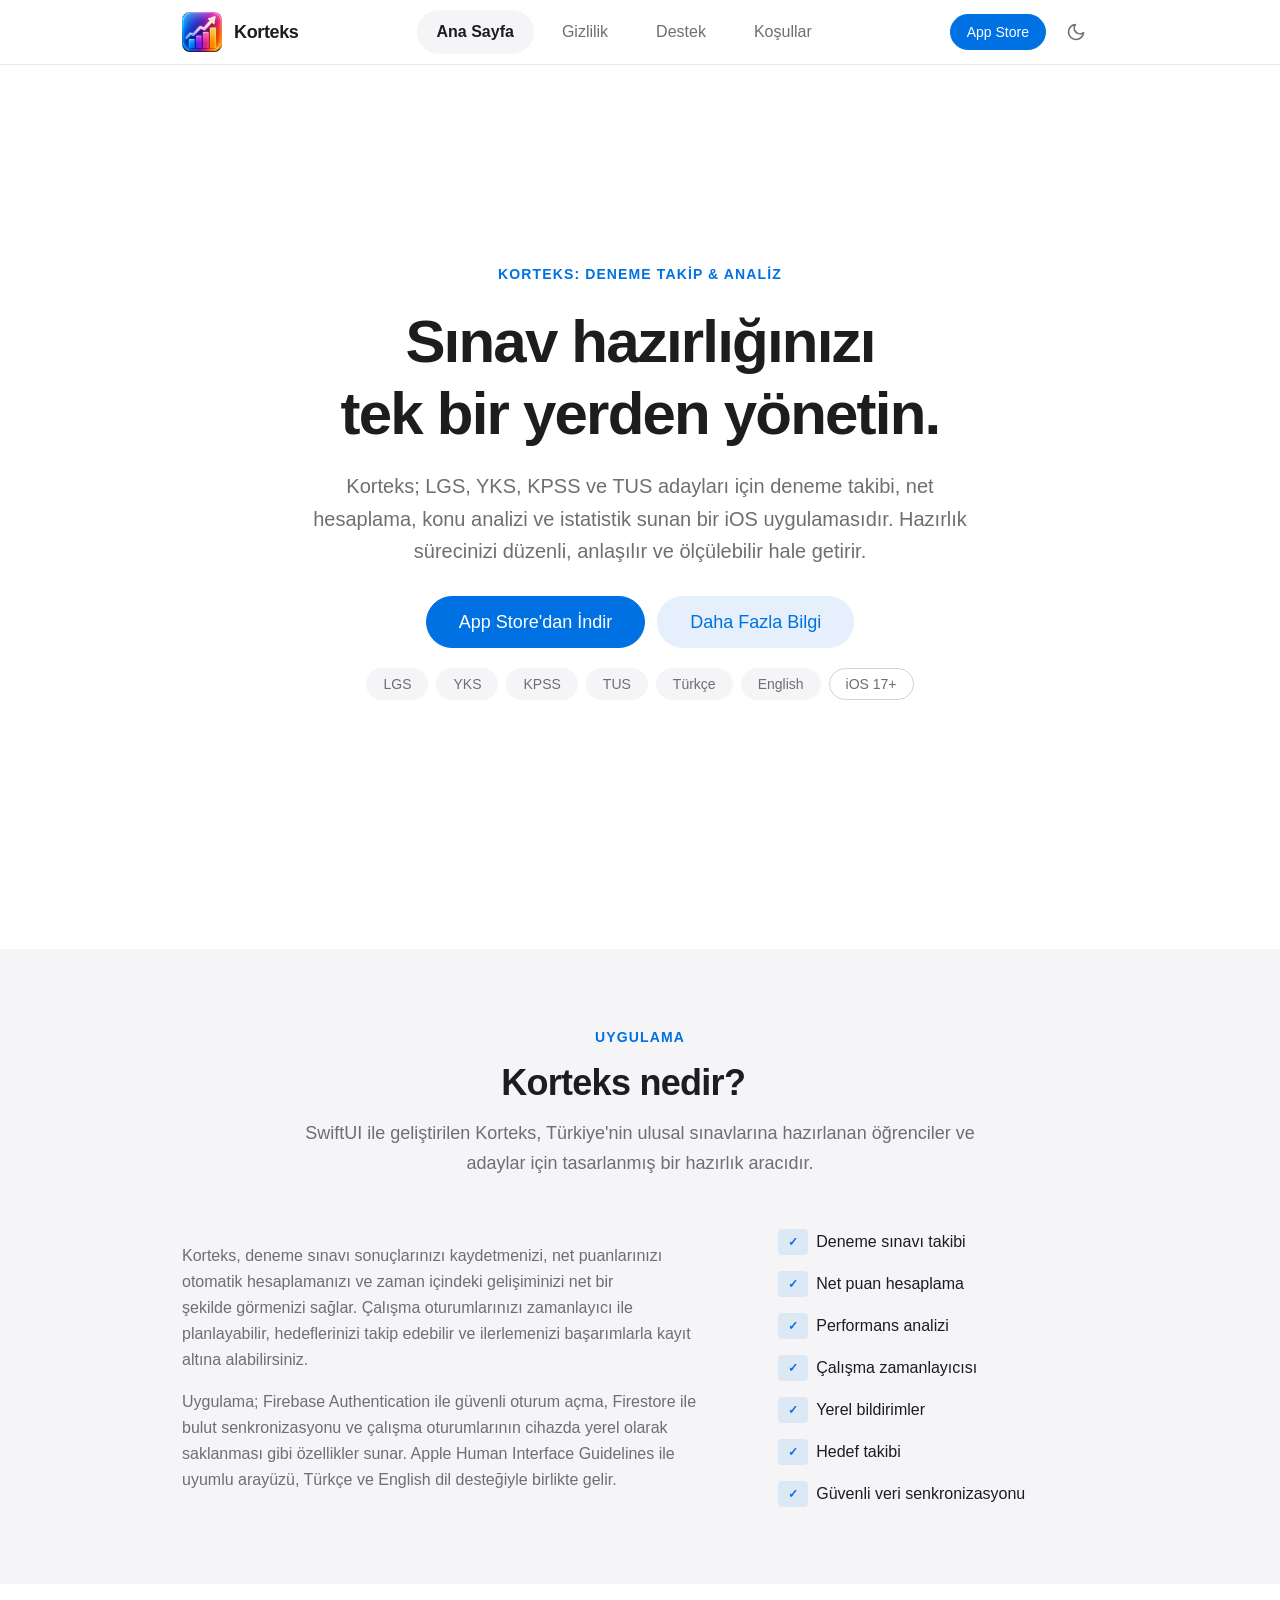
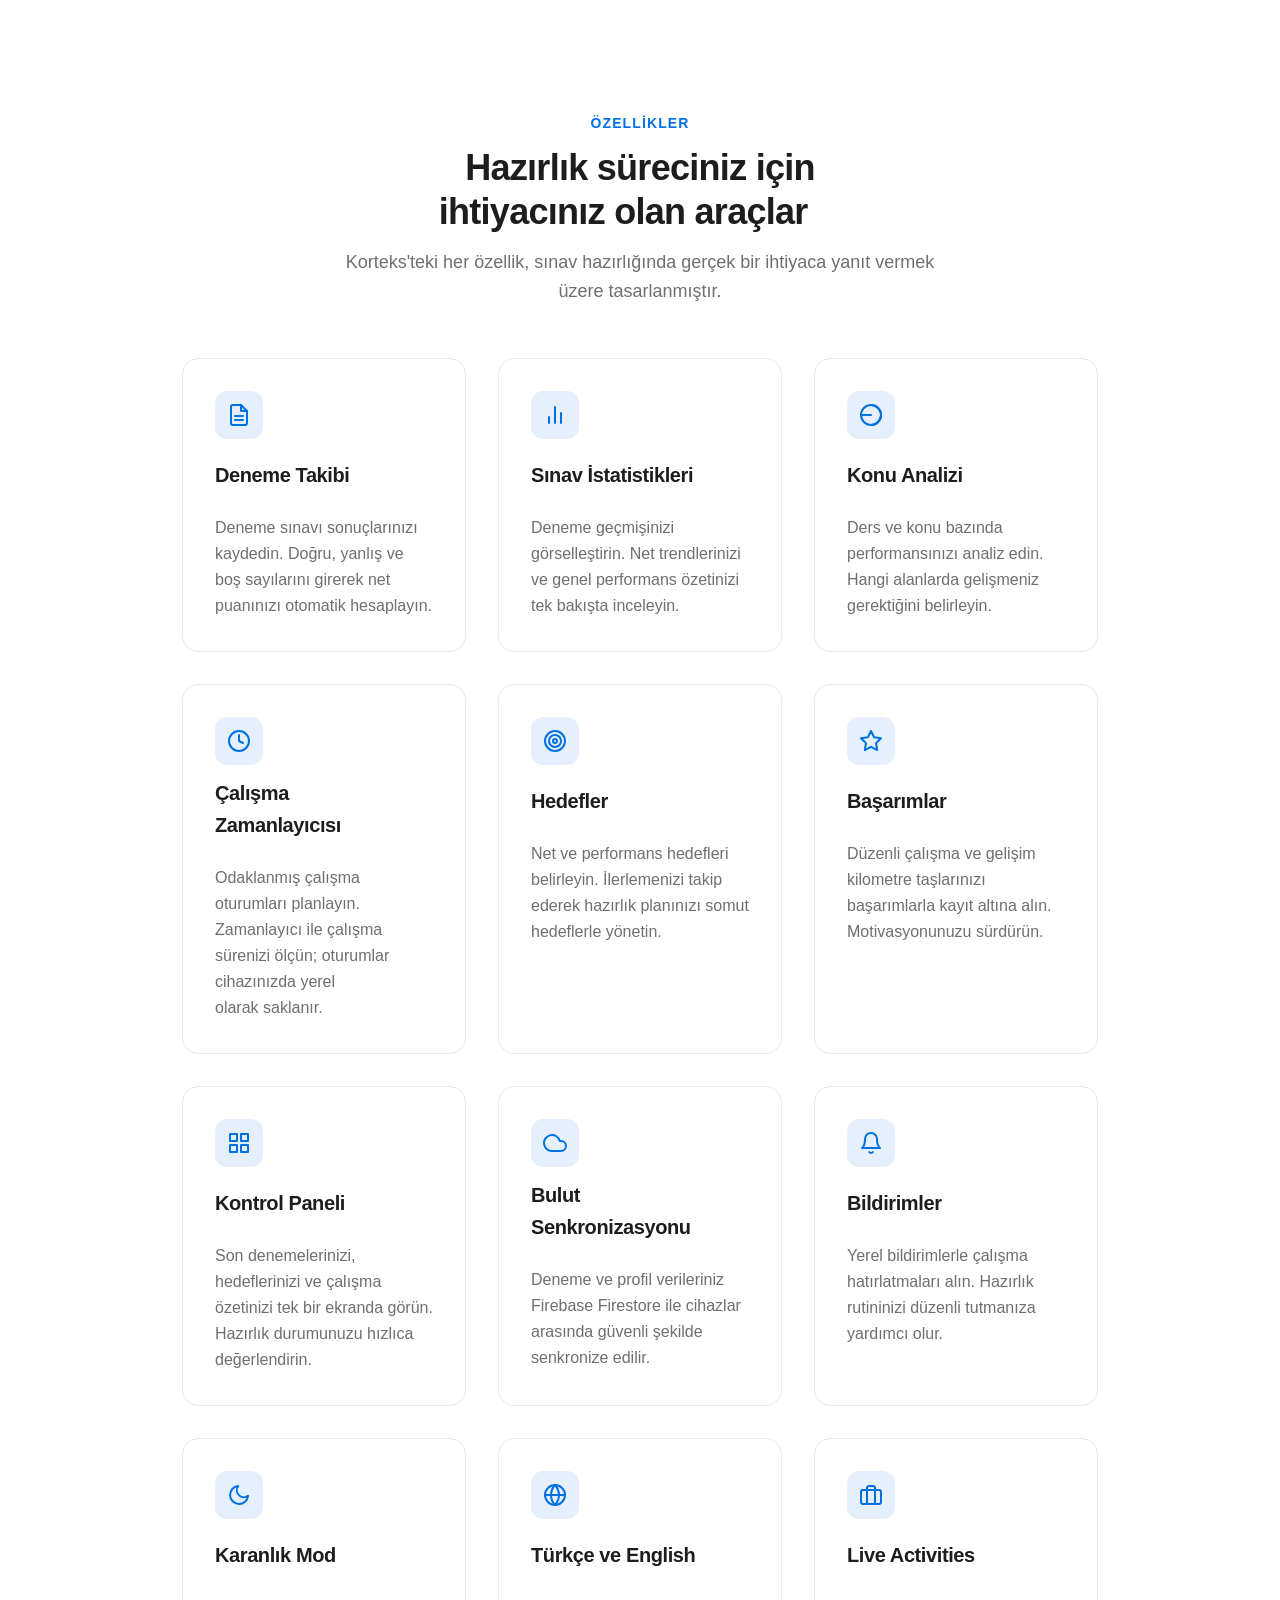
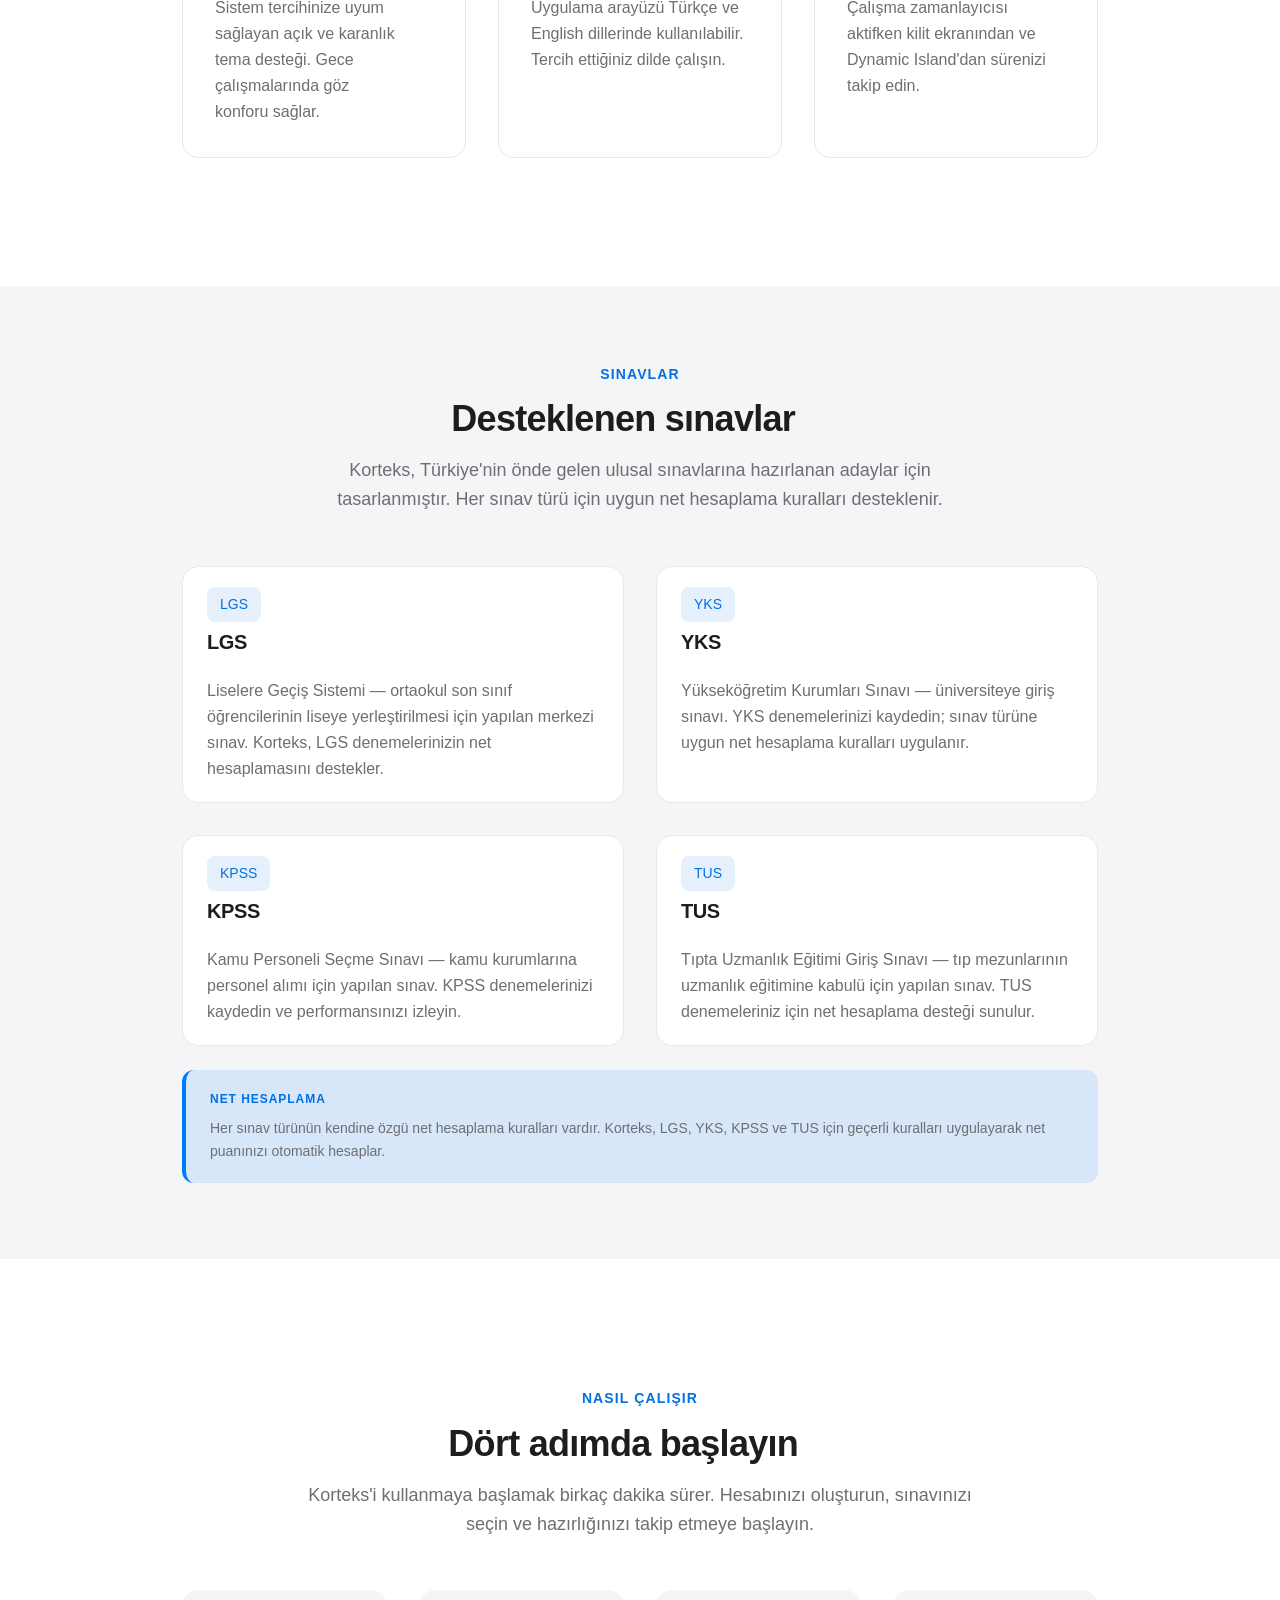
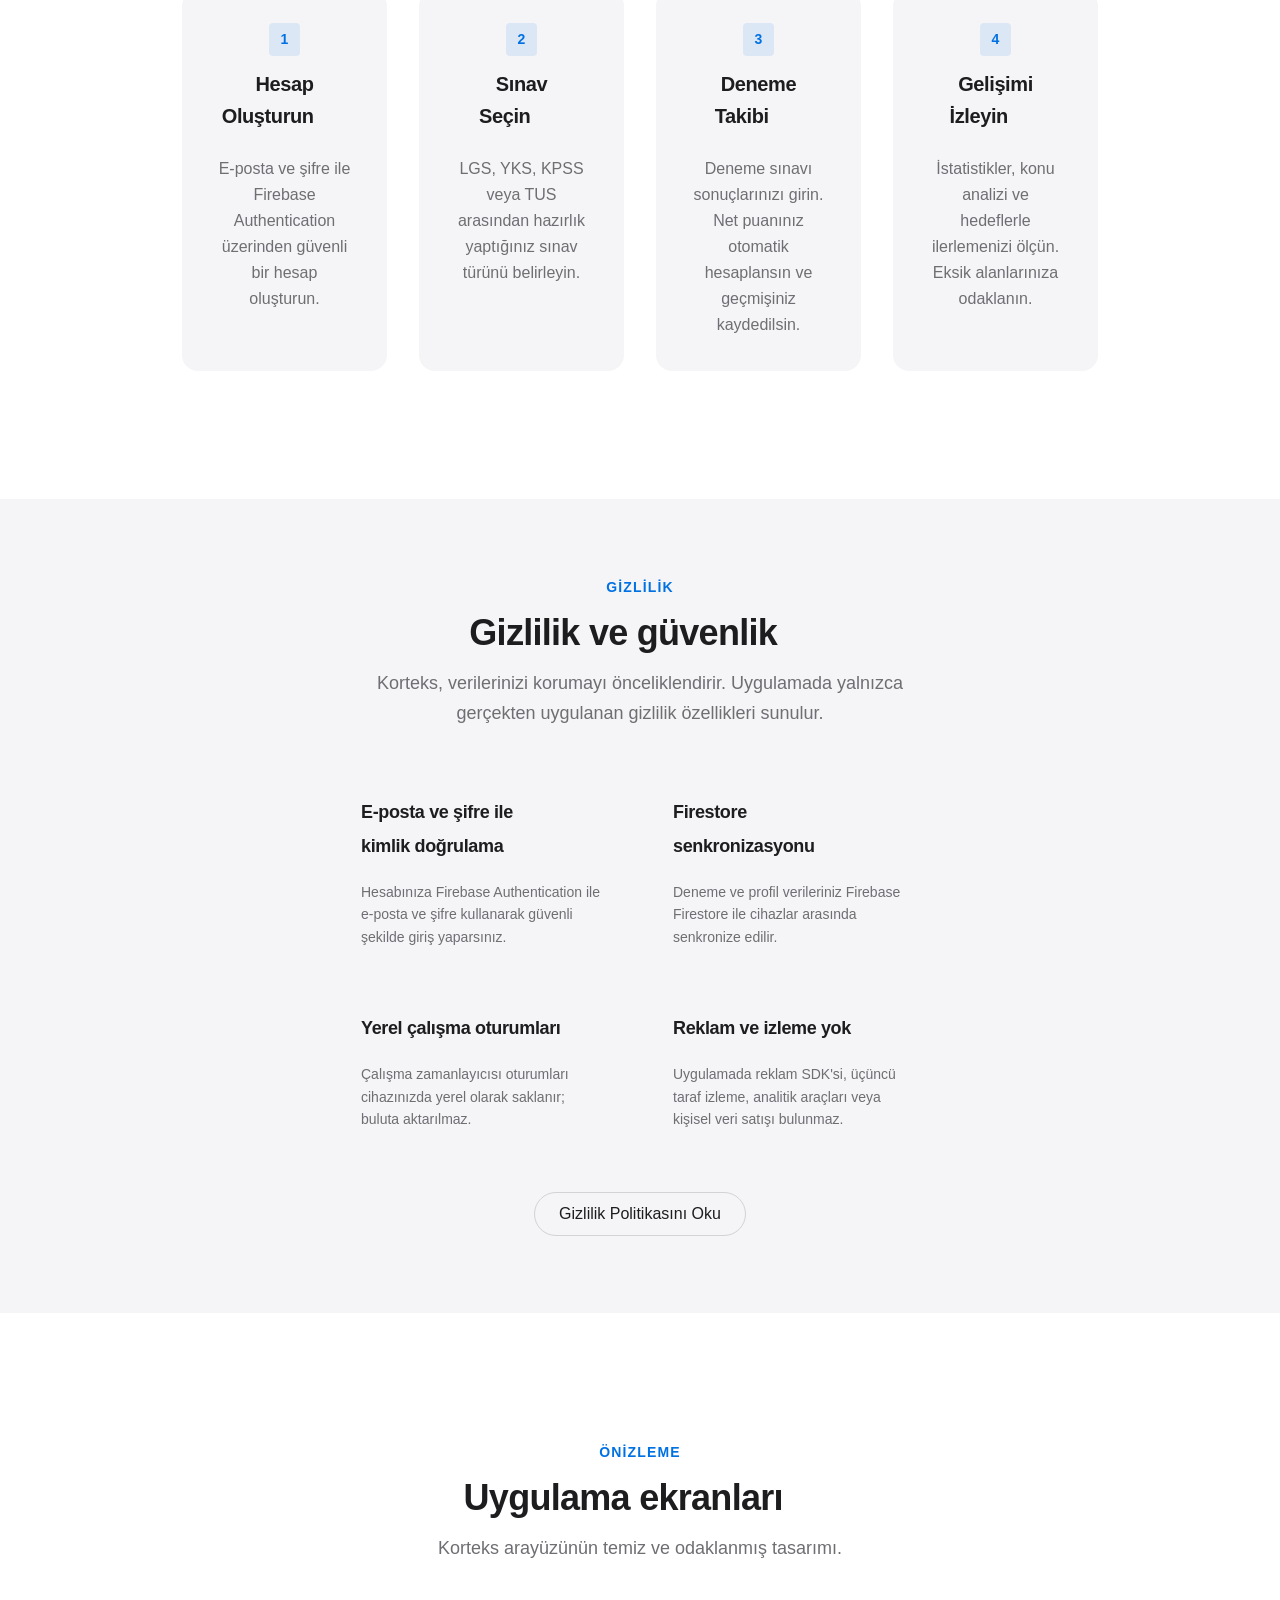
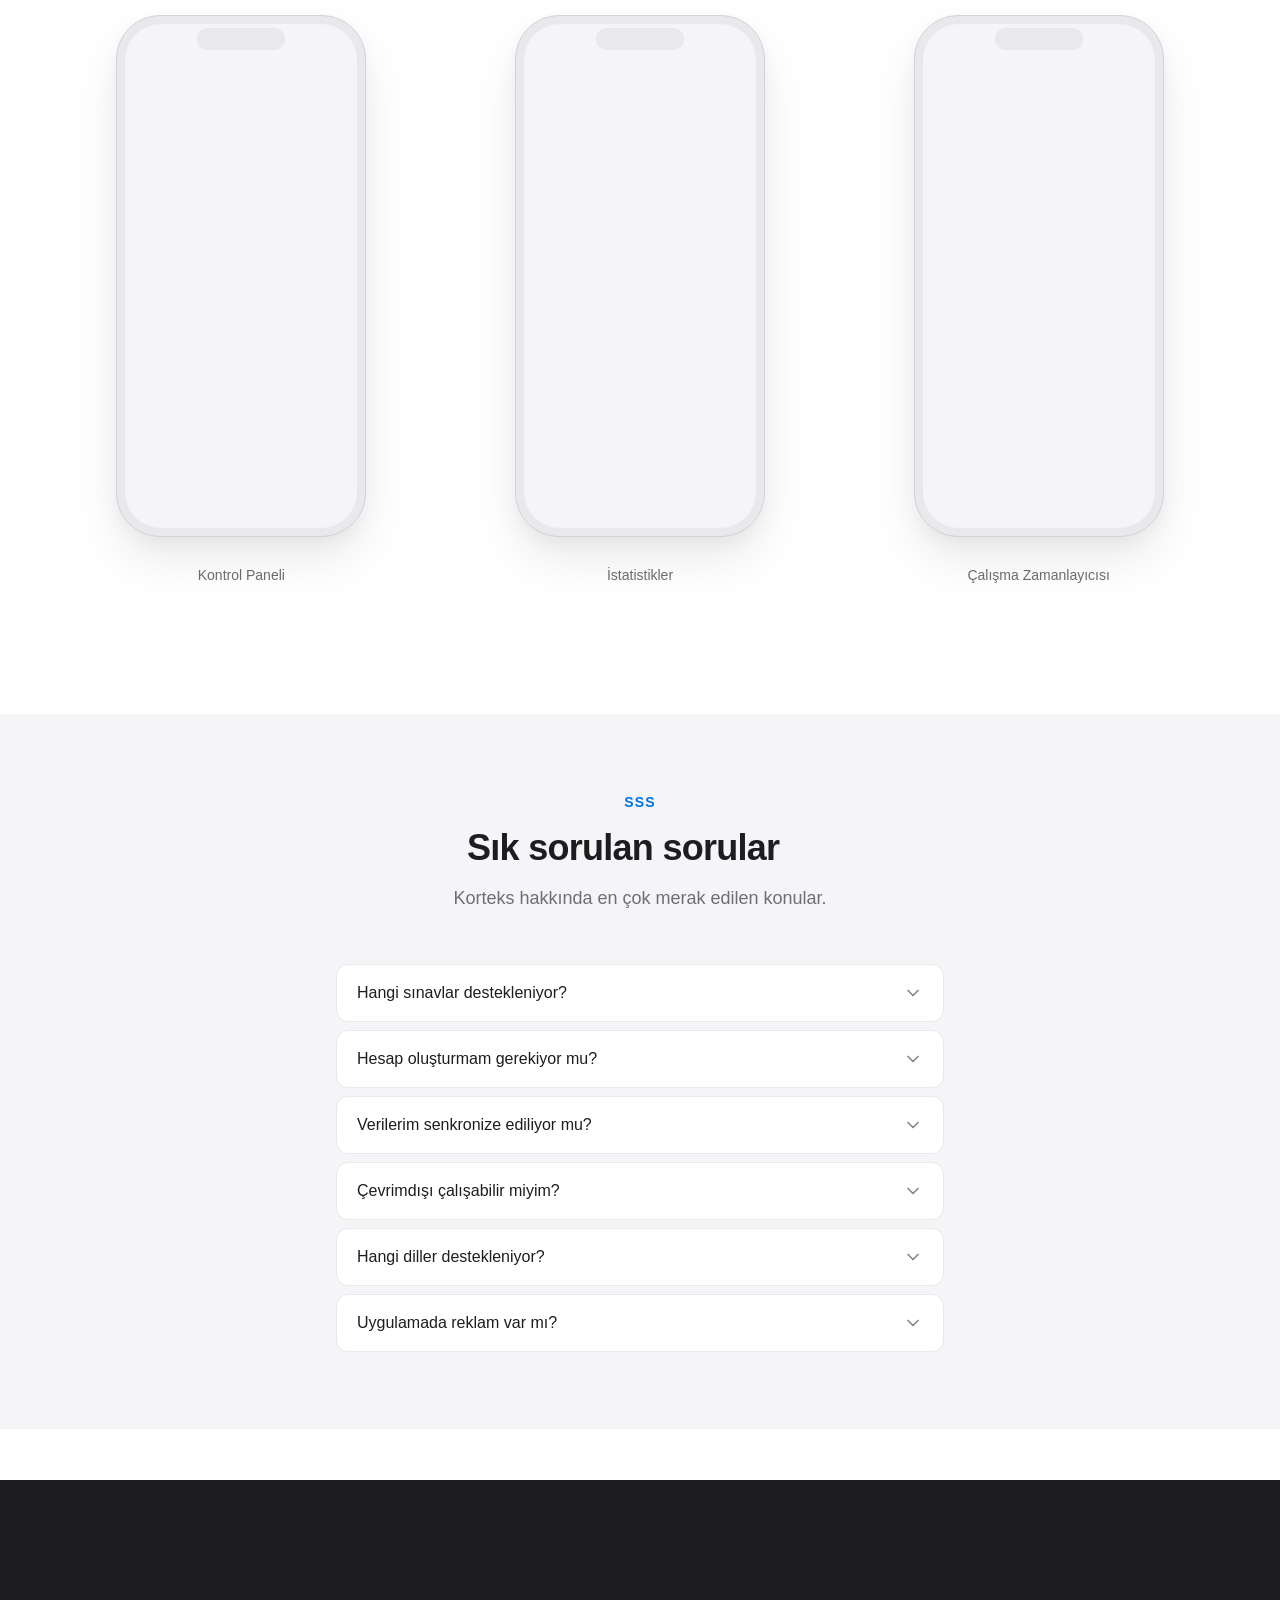
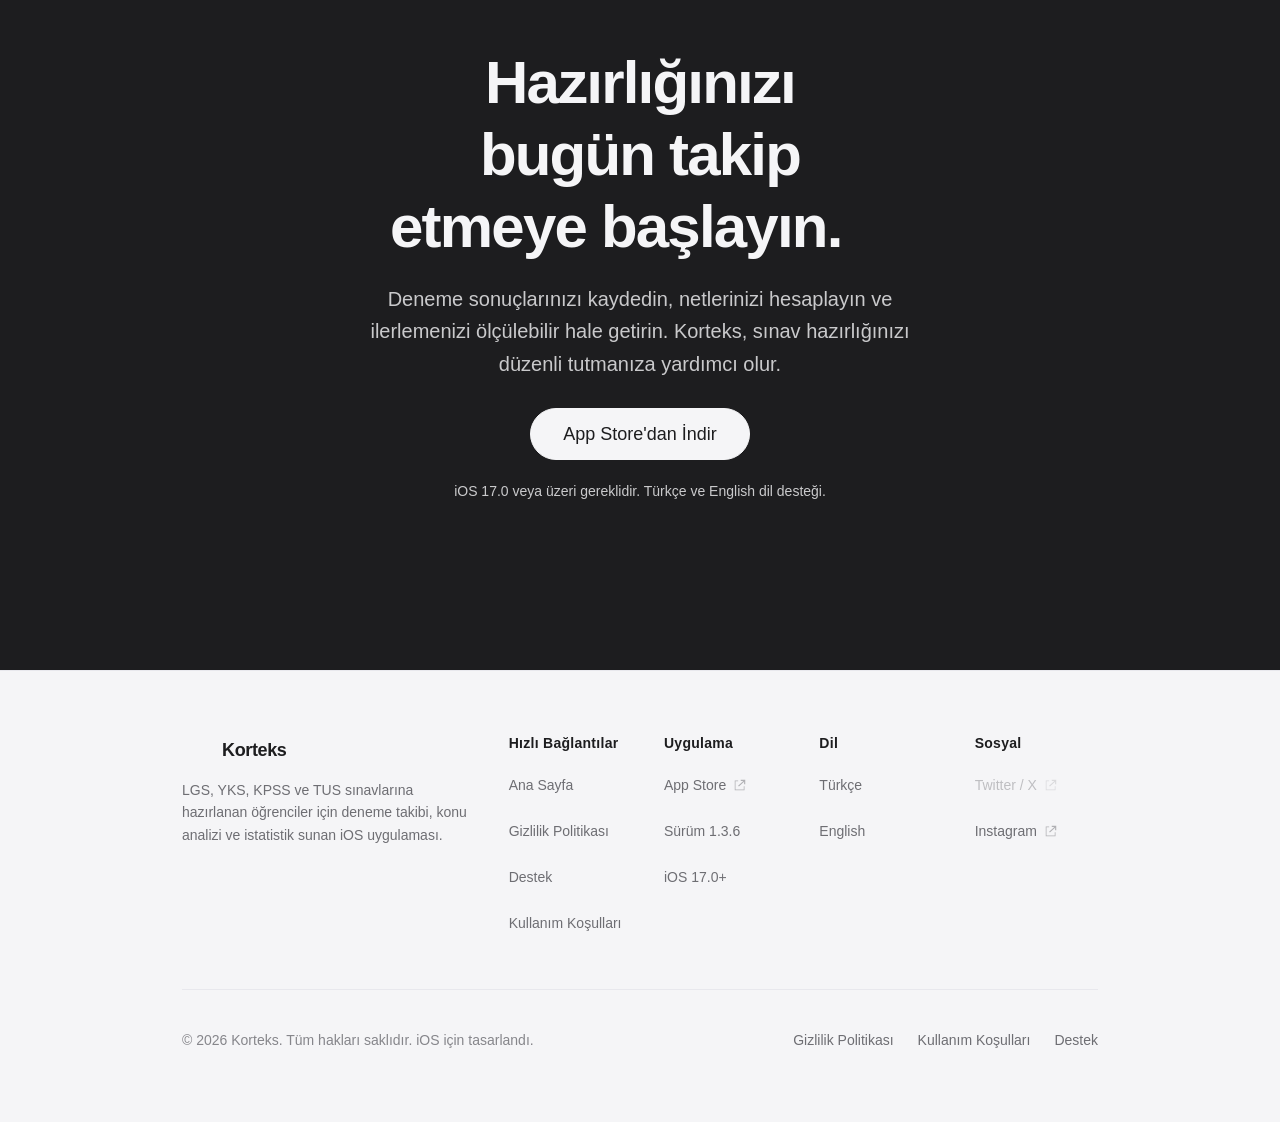
==== index.html @ 28338bcc "Update app version to 1.3.6 across all HTML files" ====
<!DOCTYPE html>
<html lang="tr">
<head>
  <meta charset="UTF-8">
  <meta name="viewport" content="width=device-width, initial-scale=1.0">
  <meta name="color-scheme" content="light dark">
  <meta name="theme-color" content="#ffffff" media="(prefers-color-scheme: light)">
  <meta name="theme-color" content="#000000" media="(prefers-color-scheme: dark)">

  <!-- Primary Meta Tags -->
  <title>Korteks — LGS, YKS, KPSS ve TUS İçin Deneme Takibi | iOS</title>
  <meta name="description" content="Korteks, LGS, YKS, KPSS ve TUS sınavlarına hazırlanan öğrenciler için deneme takibi, net hesaplama, konu analizi, çalışma zamanlayıcısı ve istatistik sunan iOS uygulamasıdır. Türkçe ve English.">
  <meta name="keywords" content="Korteks, LGS, YKS, KPSS, TUS, deneme takibi, net hesaplama, sınav hazırlık, konu analizi, çalışma zamanlayıcısı, iOS, sınav istatistikleri">
  <meta name="author" content="Korteks">
  <meta name="robots" content="index, follow">
  <link rel="canonical" href="https://korteks.app/">

  <!-- Open Graph -->
  <meta property="og:type" content="website">
  <meta property="og:url" content="https://korteks.app/">
  <meta property="og:title" content="Korteks — LGS, YKS, KPSS ve TUS İçin Deneme Takibi | iOS">
  <meta property="og:description" content="Deneme sınavlarınızı kaydedin, netlerinizi hesaplayın, performansınızı analiz edin. Korteks; hedef takibi, başarımlar, bildirimler ve güvenli bulut senkronizasyonu sunar. iOS 17+.">
  <meta property="og:image" content="https://korteks.app/assets/images/og/korteks-og.png">
  <meta property="og:image:width" content="1200">
  <meta property="og:image:height" content="630">
  <meta property="og:image:alt" content="Korteks — LGS, YKS, KPSS ve TUS için deneme takibi iOS uygulaması">
  <meta property="og:locale" content="tr_TR">
  <meta property="og:site_name" content="Korteks">

  <!-- Twitter Card -->
  <meta name="twitter:card" content="summary_large_image">
  <meta name="twitter:title" content="Korteks — LGS, YKS, KPSS ve TUS İçin Deneme Takibi | iOS">
  <meta name="twitter:description" content="Deneme sınavlarınızı kaydedin, netlerinizi hesaplayın, performansınızı analiz edin. Korteks; hedef takibi, başarımlar, bildirimler ve güvenli bulut senkronizasyonu sunar. iOS 17+.">
  <meta name="twitter:image" content="https://korteks.app/assets/images/og/korteks-og.png">

  <!-- Web App Manifest -->
  <link rel="manifest" href="manifest.webmanifest?v=3">

  <!-- Icons -->
  <link rel="icon" href="favicon.svg?v=3" type="image/svg+xml">
  <link rel="icon" href="assets/icons/favicon.ico?v=3" sizes="any">
  <link rel="icon" href="assets/icons/favicon-96x96.png?v=3" type="image/png" sizes="96x96">
  <link rel="apple-touch-icon" href="assets/icons/apple-touch-icon.png?v=3">

  <meta name="msapplication-TileColor" content="#0071e3">

  <!-- Stylesheet -->
  <link rel="stylesheet" href="assets/css/main.css">
</head>
<body class="page">

  <!-- Skip Navigation -->
  <a href="#main-content" class="skip-link">İçeriğe atla</a>

  <!-- Site Header -->
  <header class="site-header" role="banner">
    <div class="site-header__inner">

      <!-- Brand -->
      <a href="index.html" class="site-header__brand" aria-label="Korteks — Ana Sayfa">
        <img
            src="assets/images/brand/logo.png"
            alt=""
            class="site-logo"
            width="40"
            height="40"
            decoding="async">
        <span>Korteks</span>
      </a>

      <!-- Primary Navigation -->
      <nav class="site-header__nav" aria-label="Ana navigasyon">
        <ul class="nav__list" role="list">
          <li class="nav__item">
            <a href="index.html" class="nav-link" aria-current="page">Ana Sayfa</a>
          </li>
          <li class="nav__item">
            <a href="privacy.html" class="nav-link">Gizlilik</a>
          </li>
          <li class="nav__item">
            <a href="support.html" class="nav-link">Destek</a>
          </li>
          <li class="nav__item">
            <a href="terms.html" class="nav-link">Koşullar</a>
          </li>
        </ul>
      </nav>

      <!-- Header Actions -->
      <div class="site-header__actions">

        <a
          href="https://apps.apple.com/us/app/korteks-deneme-takip-analiz/id6778207399"
          class="btn btn--primary btn--sm hidden-md-down"
          target="_blank"
          rel="noopener noreferrer"
          aria-label="App Store'dan İndir"
        >
          App Store
        </a>

        <!-- Theme Toggle (placeholder) -->
        <button
          type="button"
          class="theme-toggle"
          aria-label="Tema değiştir"
          aria-pressed="false"
        >
          <svg class="theme-toggle__icon theme-toggle__icon--sun" aria-hidden="true" xmlns="http://www.w3.org/2000/svg" viewBox="0 0 24 24" fill="none" stroke="currentColor" stroke-width="2" stroke-linecap="round" stroke-linejoin="round">
            <circle cx="12" cy="12" r="5"/>
            <line x1="12" y1="1" x2="12" y2="3"/>
            <line x1="12" y1="21" x2="12" y2="23"/>
            <line x1="4.22" y1="4.22" x2="5.64" y2="5.64"/>
            <line x1="18.36" y1="18.36" x2="19.78" y2="19.78"/>
            <line x1="1" y1="12" x2="3" y2="12"/>
            <line x1="21" y1="12" x2="23" y2="12"/>
            <line x1="4.22" y1="19.78" x2="5.64" y2="18.36"/>
            <line x1="18.36" y1="5.64" x2="19.78" y2="4.22"/>
          </svg>
          <svg class="theme-toggle__icon theme-toggle__icon--moon" aria-hidden="true" xmlns="http://www.w3.org/2000/svg" viewBox="0 0 24 24" fill="none" stroke="currentColor" stroke-width="2" stroke-linecap="round" stroke-linejoin="round">
            <path d="M21 12.79A9 9 0 1 1 11.21 3 7 7 0 0 0 21 12.79z"/>
          </svg>
        </button>

        <!-- Mobile Menu Trigger (placeholder) -->
        <button
          type="button"
          class="mobile-menu__trigger site-header__mobile-trigger"
          aria-label="Menüyü aç"
          aria-expanded="false"
          aria-controls="mobile-menu"
        >
          <svg class="mobile-menu__trigger-icon" aria-hidden="true" xmlns="http://www.w3.org/2000/svg" viewBox="0 0 24 24" fill="none" stroke="currentColor" stroke-width="2" stroke-linecap="round" stroke-linejoin="round">
            <line x1="3" y1="6" x2="21" y2="6"/>
            <line x1="3" y1="12" x2="21" y2="12"/>
            <line x1="3" y1="18" x2="21" y2="18"/>
          </svg>
        </button>

      </div>
    </div>
  </header>

  <!-- Mobile Navigation Panel (placeholder) -->
  <div
    id="mobile-menu"
    class="mobile-menu"
    role="dialog"
    aria-label="Mobil navigasyon"
    aria-hidden="true"
  >
    <div class="mobile-menu__overlay" aria-hidden="true"></div>
    <div class="mobile-menu__panel">
      <div class="mobile-menu__header">
        <span class="mobile-menu__title">Menü</span>
        <button type="button" class="mobile-menu__close" aria-label="Menüyü kapat">
          <svg aria-hidden="true" xmlns="http://www.w3.org/2000/svg" viewBox="0 0 24 24" fill="none" stroke="currentColor" stroke-width="2" stroke-linecap="round" stroke-linejoin="round" width="20" height="20">
            <line x1="18" y1="6" x2="6" y2="18"/>
            <line x1="6" y1="6" x2="18" y2="18"/>
          </svg>
        </button>
      </div>
      <nav class="mobile-menu__body" aria-label="Mobil navigasyon">
        <ul class="nav__list nav--vertical nav--mobile" role="list">
          <li class="nav__item">
            <a href="index.html" class="nav-link" aria-current="page">Ana Sayfa</a>
          </li>
          <li class="nav__item">
            <a href="privacy.html" class="nav-link">Gizlilik</a>
          </li>
          <li class="nav__item">
            <a href="support.html" class="nav-link">Destek</a>
          </li>
          <li class="nav__item">
            <a href="terms.html" class="nav-link">Koşullar</a>
          </li>
        </ul>
      </nav>
      <div class="mobile-menu__footer">
        <a
          href="https://apps.apple.com/us/app/korteks-deneme-takip-analiz/id6778207399"
          class="btn btn--primary btn--block"
          target="_blank"
          rel="noopener noreferrer"
          aria-label="App Store'dan İndir"
        >
          App Store
        </a>
      </div>
    </div>
  </div>

  <!-- Main Content -->
  <main id="main-content" class="page__main">
    <div class="page__content">

      <!-- ── 1. Hero ─────────────────────────────────────────────────── -->
      <section class="section section--spacious" id="hero" aria-labelledby="hero-heading">
        <div class="container">
          <div class="hero">
            <div class="hero__content hero__content--center">

              <p class="hero__eyebrow">Korteks: Deneme Takip &amp; Analiz</p>

              <h1 class="hero__title" id="hero-heading">
                Sınav hazırlığınızı<br>tek bir yerden yönetin.
              </h1>

              <p class="hero__subtitle">
                Korteks; LGS, YKS, KPSS ve TUS adayları için deneme takibi, net hesaplama,
                konu analizi ve istatistik sunan bir iOS uygulamasıdır. Hazırlık sürecinizi
                düzenli, anlaşılır ve ölçülebilir hale getirir.
              </p>

              <div class="hero__actions">
                <a
                  href="https://apps.apple.com/us/app/korteks-deneme-takip-analiz/id6778207399"
                  class="btn btn--primary btn--lg"
                  target="_blank"
                  rel="noopener noreferrer"
                  aria-label="App Store'dan İndir"
                >
                  App Store'dan İndir
                </a>
                <a href="#overview" class="btn btn--secondary btn--lg">
                  Daha Fazla Bilgi
                </a>
              </div>

              <div class="hero__badges" role="list" aria-label="Desteklenen sınavlar ve platform bilgisi">
                <span class="pill" role="listitem">LGS</span>
                <span class="pill" role="listitem">YKS</span>
                <span class="pill" role="listitem">KPSS</span>
                <span class="pill" role="listitem">TUS</span>
                <span class="pill" role="listitem">Türkçe</span>
                <span class="pill" role="listitem">English</span>
                <span class="pill pill--outline" role="listitem">iOS 17+</span>
              </div>

            </div>
          </div>
        </div>
      </section>

      <!-- ── 2. Product Overview ─────────────────────────────────────── -->
      <section class="section section--secondary" id="overview" aria-labelledby="overview-heading">
        <div class="container">
          <div class="section__inner">

            <header class="section__header section__header--center">
              <div class="section-title section-title--center">
                <p class="section-title__eyebrow">Uygulama</p>
                <h2 class="section-title__heading" id="overview-heading">Korteks nedir?</h2>
                <p class="section-title__subtitle">
                  SwiftUI ile geliştirilen Korteks, Türkiye'nin ulusal sınavlarına hazırlanan
                  öğrenciler ve adaylar için tasarlanmış bir hazırlık aracıdır.
                </p>
              </div>
            </header>

            <div class="section__content">
              <div class="split split--center">
                <div class="split__primary">
                  <div class="prose prose--wide">
                    <p>
                      Korteks, deneme sınavı sonuçlarınızı kaydetmenizi, net puanlarınızı
                      otomatik hesaplamanızı ve zaman içindeki gelişiminizi net bir şekilde
                      görmenizi sağlar. Çalışma oturumlarınızı zamanlayıcı ile planlayabilir,
                      hedeflerinizi takip edebilir ve ilerlemenizi başarımlarla kayıt altına alabilirsiniz.
                    </p>
                    <p>
                      Uygulama; Firebase Authentication ile güvenli oturum açma, Firestore ile
                      bulut senkronizasyonu ve çalışma oturumlarının cihazda yerel olarak saklanması
                      gibi özellikler sunar. Apple Human Interface Guidelines ile uyumlu arayüzü,
                      Türkçe ve English dil desteğiyle birlikte gelir.
                    </p>
                  </div>
                </div>
                <div class="split__secondary split__secondary--fixed">
                  <ul class="stack stack--4" role="list" aria-label="Korteks özellikleri">
                    <li class="cluster cluster--2">
                      <span class="badge badge--accent" aria-hidden="true">&#10003;</span>
                      <span>Deneme sınavı takibi</span>
                    </li>
                    <li class="cluster cluster--2">
                      <span class="badge badge--accent" aria-hidden="true">&#10003;</span>
                      <span>Net puan hesaplama</span>
                    </li>
                    <li class="cluster cluster--2">
                      <span class="badge badge--accent" aria-hidden="true">&#10003;</span>
                      <span>Performans analizi</span>
                    </li>
                    <li class="cluster cluster--2">
                      <span class="badge badge--accent" aria-hidden="true">&#10003;</span>
                      <span>Çalışma zamanlayıcısı</span>
                    </li>
                    <li class="cluster cluster--2">
                      <span class="badge badge--accent" aria-hidden="true">&#10003;</span>
                      <span>Yerel bildirimler</span>
                    </li>
                    <li class="cluster cluster--2">
                      <span class="badge badge--accent" aria-hidden="true">&#10003;</span>
                      <span>Hedef takibi</span>
                    </li>
                    <li class="cluster cluster--2">
                      <span class="badge badge--accent" aria-hidden="true">&#10003;</span>
                      <span>Güvenli veri senkronizasyonu</span>
                    </li>
                  </ul>
                </div>
              </div>
            </div>

          </div>
        </div>
      </section>

      <!-- ── 3. Core Features ────────────────────────────────────────── -->
      <section class="section" id="features" aria-labelledby="features-heading">
        <div class="container">
          <div class="section__inner">

            <header class="section__header section__header--center">
              <div class="section-title section-title--center">
                <p class="section-title__eyebrow">Özellikler</p>
                <h2 class="section-title__heading" id="features-heading">Hazırlık süreciniz için ihtiyacınız olan araçlar</h2>
                <p class="section-title__subtitle">
                  Korteks'teki her özellik, sınav hazırlığında gerçek bir ihtiyaca yanıt vermek
                  üzere tasarlanmıştır.
                </p>
              </div>
            </header>

            <div class="section__content">
              <div class="grid grid--3 grid--gap-lg">

                <!-- Deneme Takibi -->
                <article class="feature-card">
                  <div class="feature-card__icon" aria-hidden="true">
                    <svg xmlns="http://www.w3.org/2000/svg" viewBox="0 0 24 24" fill="none" stroke="currentColor" stroke-width="2" stroke-linecap="round" stroke-linejoin="round">
                      <path d="M14 2H6a2 2 0 0 0-2 2v16a2 2 0 0 0 2 2h12a2 2 0 0 0 2-2V8z"/>
                      <polyline points="14 2 14 8 20 8"/>
                      <line x1="16" y1="13" x2="8" y2="13"/>
                      <line x1="16" y1="17" x2="8" y2="17"/>
                    </svg>
                  </div>
                  <h3 class="feature-card__title">Deneme Takibi</h3>
                  <p class="feature-card__description">
                    Deneme sınavı sonuçlarınızı kaydedin. Doğru, yanlış ve boş sayılarını
                    girerek net puanınızı otomatik hesaplayın.
                  </p>
                </article>

                <!-- Sınav İstatistikleri -->
                <article class="feature-card">
                  <div class="feature-card__icon" aria-hidden="true">
                    <svg xmlns="http://www.w3.org/2000/svg" viewBox="0 0 24 24" fill="none" stroke="currentColor" stroke-width="2" stroke-linecap="round" stroke-linejoin="round">
                      <line x1="18" y1="20" x2="18" y2="10"/>
                      <line x1="12" y1="20" x2="12" y2="4"/>
                      <line x1="6" y1="20" x2="6" y2="14"/>
                    </svg>
                  </div>
                  <h3 class="feature-card__title">Sınav İstatistikleri</h3>
                  <p class="feature-card__description">
                    Deneme geçmişinizi görselleştirin. Net trendlerinizi ve genel performans
                    özetinizi tek bakışta inceleyin.
                  </p>
                </article>

                <!-- Konu Analizi -->
                <article class="feature-card">
                  <div class="feature-card__icon" aria-hidden="true">
                    <svg xmlns="http://www.w3.org/2000/svg" viewBox="0 0 24 24" fill="none" stroke="currentColor" stroke-width="2" stroke-linecap="round" stroke-linejoin="round">
                      <circle cx="12" cy="12" r="10"/>
                      <path d="M12 2a10 10 0 0 1 0 20"/>
                      <path d="M12 12L2 12"/>
                    </svg>
                  </div>
                  <h3 class="feature-card__title">Konu Analizi</h3>
                  <p class="feature-card__description">
                    Ders ve konu bazında performansınızı analiz edin. Hangi alanlarda
                    gelişmeniz gerektiğini belirleyin.
                  </p>
                </article>

                <!-- Çalışma Zamanlayıcısı -->
                <article class="feature-card">
                  <div class="feature-card__icon" aria-hidden="true">
                    <svg xmlns="http://www.w3.org/2000/svg" viewBox="0 0 24 24" fill="none" stroke="currentColor" stroke-width="2" stroke-linecap="round" stroke-linejoin="round">
                      <circle cx="12" cy="12" r="10"/>
                      <polyline points="12 6 12 12 16 14"/>
                    </svg>
                  </div>
                  <h3 class="feature-card__title">Çalışma Zamanlayıcısı</h3>
                  <p class="feature-card__description">
                    Odaklanmış çalışma oturumları planlayın. Zamanlayıcı ile çalışma sürenizi
                    ölçün; oturumlar cihazınızda yerel olarak saklanır.
                  </p>
                </article>

                <!-- Hedefler -->
                <article class="feature-card">
                  <div class="feature-card__icon" aria-hidden="true">
                    <svg xmlns="http://www.w3.org/2000/svg" viewBox="0 0 24 24" fill="none" stroke="currentColor" stroke-width="2" stroke-linecap="round" stroke-linejoin="round">
                      <circle cx="12" cy="12" r="10"/>
                      <circle cx="12" cy="12" r="6"/>
                      <circle cx="12" cy="12" r="2"/>
                    </svg>
                  </div>
                  <h3 class="feature-card__title">Hedefler</h3>
                  <p class="feature-card__description">
                    Net ve performans hedefleri belirleyin. İlerlemenizi takip ederek
                    hazırlık planınızı somut hedeflerle yönetin.
                  </p>
                </article>

                <!-- Başarımlar -->
                <article class="feature-card">
                  <div class="feature-card__icon" aria-hidden="true">
                    <svg xmlns="http://www.w3.org/2000/svg" viewBox="0 0 24 24" fill="none" stroke="currentColor" stroke-width="2" stroke-linecap="round" stroke-linejoin="round">
                      <polygon points="12 2 15.09 8.26 22 9.27 17 14.14 18.18 21.02 12 17.77 5.82 21.02 7 14.14 2 9.27 8.91 8.26 12 2"/>
                    </svg>
                  </div>
                  <h3 class="feature-card__title">Başarımlar</h3>
                  <p class="feature-card__description">
                    Düzenli çalışma ve gelişim kilometre taşlarınızı başarımlarla kayıt altına
                    alın. Motivasyonunuzu sürdürün.
                  </p>
                </article>

                <!-- Kontrol Paneli -->
                <article class="feature-card">
                  <div class="feature-card__icon" aria-hidden="true">
                    <svg xmlns="http://www.w3.org/2000/svg" viewBox="0 0 24 24" fill="none" stroke="currentColor" stroke-width="2" stroke-linecap="round" stroke-linejoin="round">
                      <rect x="3" y="3" width="7" height="7"/>
                      <rect x="14" y="3" width="7" height="7"/>
                      <rect x="14" y="14" width="7" height="7"/>
                      <rect x="3" y="14" width="7" height="7"/>
                    </svg>
                  </div>
                  <h3 class="feature-card__title">Kontrol Paneli</h3>
                  <p class="feature-card__description">
                    Son denemelerinizi, hedeflerinizi ve çalışma özetinizi tek bir ekranda
                    görün. Hazırlık durumunuzu hızlıca değerlendirin.
                  </p>
                </article>

                <!-- Bulut Senkronizasyonu -->
                <article class="feature-card">
                  <div class="feature-card__icon" aria-hidden="true">
                    <svg xmlns="http://www.w3.org/2000/svg" viewBox="0 0 24 24" fill="none" stroke="currentColor" stroke-width="2" stroke-linecap="round" stroke-linejoin="round">
                      <path d="M18 10h-1.26A8 8 0 1 0 9 20h9a5 5 0 0 0 0-10z"/>
                    </svg>
                  </div>
                  <h3 class="feature-card__title">Bulut Senkronizasyonu</h3>
                  <p class="feature-card__description">
                    Deneme ve profil verileriniz Firebase Firestore ile cihazlar arasında
                    güvenli şekilde senkronize edilir.
                  </p>
                </article>

                <!-- Bildirimler -->
                <article class="feature-card">
                  <div class="feature-card__icon" aria-hidden="true">
                    <svg xmlns="http://www.w3.org/2000/svg" viewBox="0 0 24 24" fill="none" stroke="currentColor" stroke-width="2" stroke-linecap="round" stroke-linejoin="round">
                      <path d="M18 8A6 6 0 0 0 6 8c0 7-3 9-3 9h18s-3-2-3-9"/>
                      <path d="M13.73 21a2 2 0 0 1-3.46 0"/>
                    </svg>
                  </div>
                  <h3 class="feature-card__title">Bildirimler</h3>
                  <p class="feature-card__description">
                    Yerel bildirimlerle çalışma hatırlatmaları alın. Hazırlık rutininizi
                    düzenli tutmanıza yardımcı olur.
                  </p>
                </article>

                <!-- Karanlık Mod -->
                <article class="feature-card">
                  <div class="feature-card__icon" aria-hidden="true">
                    <svg xmlns="http://www.w3.org/2000/svg" viewBox="0 0 24 24" fill="none" stroke="currentColor" stroke-width="2" stroke-linecap="round" stroke-linejoin="round">
                      <path d="M21 12.79A9 9 0 1 1 11.21 3 7 7 0 0 0 21 12.79z"/>
                    </svg>
                  </div>
                  <h3 class="feature-card__title">Karanlık Mod</h3>
                  <p class="feature-card__description">
                    Sistem tercihinize uyum sağlayan açık ve karanlık tema desteği.
                    Gece çalışmalarında göz konforu sağlar.
                  </p>
                </article>

                <!-- Türkçe ve English -->
                <article class="feature-card">
                  <div class="feature-card__icon" aria-hidden="true">
                    <svg xmlns="http://www.w3.org/2000/svg" viewBox="0 0 24 24" fill="none" stroke="currentColor" stroke-width="2" stroke-linecap="round" stroke-linejoin="round">
                      <circle cx="12" cy="12" r="10"/>
                      <line x1="2" y1="12" x2="22" y2="12"/>
                      <path d="M12 2a15.3 15.3 0 0 1 4 10 15.3 15.3 0 0 1-4 10 15.3 15.3 0 0 1-4-10 15.3 15.3 0 0 1 4-10z"/>
                    </svg>
                  </div>
                  <h3 class="feature-card__title">Türkçe ve English</h3>
                  <p class="feature-card__description">
                    Uygulama arayüzü Türkçe ve English dillerinde kullanılabilir.
                    Tercih ettiğiniz dilde çalışın.
                  </p>
                </article>

                <!-- Live Activities -->
                <article class="feature-card">
                  <div class="feature-card__icon" aria-hidden="true">
                    <svg xmlns="http://www.w3.org/2000/svg" viewBox="0 0 24 24" fill="none" stroke="currentColor" stroke-width="2" stroke-linecap="round" stroke-linejoin="round">
                      <rect x="2" y="7" width="20" height="14" rx="2" ry="2"/>
                      <path d="M16 21V5a2 2 0 0 0-2-2h-4a2 2 0 0 0-2 2v16"/>
                    </svg>
                  </div>
                  <h3 class="feature-card__title">Live Activities</h3>
                  <p class="feature-card__description">
                    Çalışma zamanlayıcısı aktifken kilit ekranından ve Dynamic Island'dan
                    sürenizi takip edin.
                  </p>
                </article>

              </div>
            </div>

          </div>
        </div>
      </section>

      <!-- ── 4. Supported Exams ──────────────────────────────────────── -->
      <section class="section section--secondary" id="exams" aria-labelledby="exams-heading">
        <div class="container">
          <div class="section__inner">

            <header class="section__header section__header--center">
              <div class="section-title section-title--center">
                <p class="section-title__eyebrow">Sınavlar</p>
                <h2 class="section-title__heading" id="exams-heading">Desteklenen sınavlar</h2>
                <p class="section-title__subtitle">
                  Korteks, Türkiye'nin önde gelen ulusal sınavlarına hazırlanan adaylar için
                  tasarlanmıştır. Her sınav türü için uygun net hesaplama kuralları desteklenir.
                </p>
              </div>
            </header>

            <div class="section__content">
              <div class="grid grid--2 grid--gap-lg">

                <article class="card card--flat">
                  <div class="card__body">
                    <div class="cluster cluster--2">
                      <span class="tag tag--accent">LGS</span>
                    </div>
                    <h3 class="card__title">LGS</h3>
                    <p class="card__description">
                      Liselere Geçiş Sistemi — ortaokul son sınıf öğrencilerinin liseye
                      yerleştirilmesi için yapılan merkezi sınav. Korteks, LGS denemelerinizin
                      net hesaplamasını destekler.
                    </p>
                  </div>
                </article>

                <article class="card card--flat">
                  <div class="card__body">
                    <div class="cluster cluster--2">
                      <span class="tag tag--accent">YKS</span>
                    </div>
                    <h3 class="card__title">YKS</h3>
                    <p class="card__description">
                      Yükseköğretim Kurumları Sınavı — üniversiteye giriş sınavı. YKS
                      denemelerinizi kaydedin; sınav türüne uygun net hesaplama kuralları
                      uygulanır.
                    </p>
                  </div>
                </article>

                <article class="card card--flat">
                  <div class="card__body">
                    <div class="cluster cluster--2">
                      <span class="tag tag--accent">KPSS</span>
                    </div>
                    <h3 class="card__title">KPSS</h3>
                    <p class="card__description">
                      Kamu Personeli Seçme Sınavı — kamu kurumlarına personel alımı için yapılan
                      sınav. KPSS denemelerinizi kaydedin ve performansınızı izleyin.
                    </p>
                  </div>
                </article>

                <article class="card card--flat">
                  <div class="card__body">
                    <div class="cluster cluster--2">
                      <span class="tag tag--accent">TUS</span>
                    </div>
                    <h3 class="card__title">TUS</h3>
                    <p class="card__description">
                      Tıpta Uzmanlık Eğitimi Giriş Sınavı — tıp mezunlarının uzmanlık eğitimine
                      kabulü için yapılan sınav. TUS denemeleriniz için net hesaplama desteği sunulur.
                    </p>
                  </div>
                </article>

              </div>

              <div class="callout callout--note">
                <p class="callout__label">Net Hesaplama</p>
                <p class="callout__content">
                  Her sınav türünün kendine özgü net hesaplama kuralları vardır. Korteks,
                  LGS, YKS, KPSS ve TUS için geçerli kuralları uygulayarak net puanınızı
                  otomatik hesaplar.
                </p>
              </div>
            </div>

          </div>
        </div>
      </section>

      <!-- ── 5. How It Works ─────────────────────────────────────────── -->
      <section class="section" id="how-it-works" aria-labelledby="how-it-works-heading">
        <div class="container">
          <div class="section__inner">

            <header class="section__header section__header--center">
              <div class="section-title section-title--center">
                <p class="section-title__eyebrow">Nasıl Çalışır</p>
                <h2 class="section-title__heading" id="how-it-works-heading">Dört adımda başlayın</h2>
                <p class="section-title__subtitle">
                  Korteks'i kullanmaya başlamak birkaç dakika sürer. Hesabınızı oluşturun,
                  sınavınızı seçin ve hazırlığınızı takip etmeye başlayın.
                </p>
              </div>
            </header>

            <div class="section__content">
              <ol class="grid grid--4 grid--gap-lg" role="list">

                <li class="feature-card feature-card--center feature-card--muted">
                  <span class="badge badge--accent badge--lg" aria-hidden="true">1</span>
                  <h3 class="feature-card__title">Hesap Oluşturun</h3>
                  <p class="feature-card__description">
                    E-posta ve şifre ile Firebase Authentication üzerinden güvenli bir
                    hesap oluşturun.
                  </p>
                </li>

                <li class="feature-card feature-card--center feature-card--muted">
                  <span class="badge badge--accent badge--lg" aria-hidden="true">2</span>
                  <h3 class="feature-card__title">Sınav Seçin</h3>
                  <p class="feature-card__description">
                    LGS, YKS, KPSS veya TUS arasından hazırlık yaptığınız sınav türünü
                    belirleyin.
                  </p>
                </li>

                <li class="feature-card feature-card--center feature-card--muted">
                  <span class="badge badge--accent badge--lg" aria-hidden="true">3</span>
                  <h3 class="feature-card__title">Deneme Takibi</h3>
                  <p class="feature-card__description">
                    Deneme sınavı sonuçlarınızı girin. Net puanınız otomatik hesaplansın
                    ve geçmişiniz kaydedilsin.
                  </p>
                </li>

                <li class="feature-card feature-card--center feature-card--muted">
                  <span class="badge badge--accent badge--lg" aria-hidden="true">4</span>
                  <h3 class="feature-card__title">Gelişimi İzleyin</h3>
                  <p class="feature-card__description">
                    İstatistikler, konu analizi ve hedeflerle ilerlemenizi ölçün.
                    Eksik alanlarınıza odaklanın.
                  </p>
                </li>

              </ol>
            </div>

          </div>
        </div>
      </section>

      <!-- ── 6. Privacy & Security ───────────────────────────────────── -->
      <section class="section section--secondary" id="privacy" aria-labelledby="privacy-heading">
        <div class="container container--narrow">
          <div class="section__inner">

            <header class="section__header section__header--center">
              <div class="section-title section-title--center">
                <p class="section-title__eyebrow">Gizlilik</p>
                <h2 class="section-title__heading" id="privacy-heading">Gizlilik ve güvenlik</h2>
                <p class="section-title__subtitle">
                  Korteks, verilerinizi korumayı önceliklendirir. Uygulamada yalnızca
                  gerçekten uygulanan gizlilik özellikleri sunulur.
                </p>
              </div>
            </header>

            <div class="section__content">
              <div class="grid grid--2 grid--gap-sm">

                <div class="content-card content-card--borderless">
                  <h3 class="content-card__title">E-posta ve şifre ile kimlik doğrulama</h3>
                  <p class="content-card__excerpt">
                    Hesabınıza Firebase Authentication ile e-posta ve şifre kullanarak güvenli
                    şekilde giriş yaparsınız.
                  </p>
                </div>

                <div class="content-card content-card--borderless">
                  <h3 class="content-card__title">Firestore senkronizasyonu</h3>
                  <p class="content-card__excerpt">
                    Deneme ve profil verileriniz Firebase Firestore ile cihazlar arasında
                    senkronize edilir.
                  </p>
                </div>

                <div class="content-card content-card--borderless">
                  <h3 class="content-card__title">Yerel çalışma oturumları</h3>
                  <p class="content-card__excerpt">
                    Çalışma zamanlayıcısı oturumları cihazınızda yerel olarak saklanır;
                    buluta aktarılmaz.
                  </p>
                </div>

                <div class="content-card content-card--borderless">
                  <h3 class="content-card__title">Reklam ve izleme yok</h3>
                  <p class="content-card__excerpt">
                    Uygulamada reklam SDK'si, üçüncü taraf izleme, analitik araçları veya
                    kişisel veri satışı bulunmaz.
                  </p>
                </div>

              </div>

              <div class="section__footer text-center">
                <a href="privacy.html" class="btn btn--outline">
                  Gizlilik Politikasını Oku
                </a>
              </div>
            </div>

          </div>
        </div>
      </section>

      <!-- ── 7. Screenshots Placeholder ──────────────────────────────── -->
      <section class="section" id="screenshots" aria-labelledby="screenshots-heading">
        <div class="container container--wide">
          <div class="section__inner">

            <header class="section__header section__header--center">
              <div class="section-title section-title--center">
                <p class="section-title__eyebrow">Önizleme</p>
                <h2 class="section-title__heading" id="screenshots-heading">Uygulama ekranları</h2>
                <p class="section-title__subtitle">
                  Korteks arayüzünün temiz ve odaklanmış tasarımı.
                </p>
              </div>
            </header>

            <div class="section__content">
              <div class="device-mockup-grid">

                <figure class="device-mockup">
                  <div class="device-mockup__frame device-mockup__frame--shadow-light">
                    <span class="device-mockup__notch" aria-hidden="true"></span>
                    <div class="device-mockup__screen">
                      <img
                        src="assets/images/screenshots/dashboard.png"
                        alt="Korteks kontrol paneli — deneme özeti, hedef ilerlemesi ve son oturumlar"
                        width="1206"
                        height="2622"
                        loading="lazy"
                        decoding="async"
                      >
                    </div>
                  </div>
                  <figcaption class="device-mockup__caption">Kontrol Paneli</figcaption>
                </figure>

                <figure class="device-mockup">
                  <div class="device-mockup__frame device-mockup__frame--shadow-light">
                    <span class="device-mockup__notch" aria-hidden="true"></span>
                    <div class="device-mockup__screen">
                      <img
                        src="assets/images/screenshots/statistics.png"
                        alt="Korteks istatistikler — net trendi, konu analizi ve performans grafikleri"
                        width="1206"
                        height="2622"
                        loading="lazy"
                        decoding="async"
                      >
                    </div>
                  </div>
                  <figcaption class="device-mockup__caption">İstatistikler</figcaption>
                </figure>

                <figure class="device-mockup">
                  <div class="device-mockup__frame device-mockup__frame--shadow-light">
                    <span class="device-mockup__notch" aria-hidden="true"></span>
                    <div class="device-mockup__screen">
                      <img
                        src="assets/images/screenshots/study-timer-light.png"
                        alt="Korteks çalışma zamanlayıcısı — oturum süresi ve Live Activity"
                        width="1206"
                        height="2622"
                        loading="lazy"
                        decoding="async"
                      >
                    </div>
                  </div>
                  <figcaption class="device-mockup__caption">Çalışma Zamanlayıcısı</figcaption>
                </figure>

              </div>
            </div>

          </div>
        </div>
      </section>

      <!-- ── 8. FAQ ──────────────────────────────────────────────────── -->
      <section class="section section--secondary" id="faq" aria-labelledby="faq-heading">
        <div class="container container--narrow">
          <div class="section__inner">

            <header class="section__header section__header--center">
              <div class="section-title section-title--center">
                <p class="section-title__eyebrow">SSS</p>
                <h2 class="section-title__heading" id="faq-heading">Sık sorulan sorular</h2>
                <p class="section-title__subtitle">
                  Korteks hakkında en çok merak edilen konular.
                </p>
              </div>
            </header>

            <div class="section__content">
              <div class="accordion" role="list">

                <details class="accordion__item">
                  <summary class="accordion__trigger">
                    Hangi sınavlar destekleniyor?
                    <svg class="accordion__icon" aria-hidden="true" xmlns="http://www.w3.org/2000/svg" viewBox="0 0 24 24" fill="none" stroke="currentColor" stroke-width="2" stroke-linecap="round" stroke-linejoin="round">
                      <polyline points="6 9 12 15 18 9"/>
                    </svg>
                  </summary>
                  <div class="accordion__panel">
                    <p>
                      Korteks; LGS, YKS, KPSS ve TUS sınavlarına hazırlanan adaylar için
                      tasarlanmıştır. Her sınav türü için uygun net hesaplama kuralları
                      desteklenir.
                    </p>
                  </div>
                </details>

                <details class="accordion__item">
                  <summary class="accordion__trigger">
                    Hesap oluşturmam gerekiyor mu?
                    <svg class="accordion__icon" aria-hidden="true" xmlns="http://www.w3.org/2000/svg" viewBox="0 0 24 24" fill="none" stroke="currentColor" stroke-width="2" stroke-linecap="round" stroke-linejoin="round">
                      <polyline points="6 9 12 15 18 9"/>
                    </svg>
                  </summary>
                  <div class="accordion__panel">
                    <p>
                      Deneme ve profil verilerinizin cihazlar arasında senkronize
                      edilmesi için Firebase Authentication ile e-posta ve şifre kullanarak
                      bir hesap oluşturmanız gerekir. Çalışma zamanlayıcısı hesap olmadan da
                      kullanılabilir; ancak oturumlar yalnızca o cihazda kalır.
                    </p>
                  </div>
                </details>

                <details class="accordion__item">
                  <summary class="accordion__trigger">
                    Verilerim senkronize ediliyor mu?
                    <svg class="accordion__icon" aria-hidden="true" xmlns="http://www.w3.org/2000/svg" viewBox="0 0 24 24" fill="none" stroke="currentColor" stroke-width="2" stroke-linecap="round" stroke-linejoin="round">
                      <polyline points="6 9 12 15 18 9"/>
                    </svg>
                  </summary>
                  <div class="accordion__panel">
                    <p>
                      Deneme ve profil verileriniz Firebase Firestore ile bulutta
                      senkronize edilir. Çalışma zamanlayıcısı oturumları ise yalnızca
                      cihazınızda yerel olarak saklanır.
                    </p>
                  </div>
                </details>

                <details class="accordion__item">
                  <summary class="accordion__trigger">
                    Çevrimdışı çalışabilir miyim?
                    <svg class="accordion__icon" aria-hidden="true" xmlns="http://www.w3.org/2000/svg" viewBox="0 0 24 24" fill="none" stroke="currentColor" stroke-width="2" stroke-linecap="round" stroke-linejoin="round">
                      <polyline points="6 9 12 15 18 9"/>
                    </svg>
                  </summary>
                  <div class="accordion__panel">
                    <p>
                      Evet, kısmen. Deneme kayıtları önce cihazınıza kaydedilir; internet
                      bağlantınız olduğunda hesabınızla senkronize edilir. Çalışma
                      zamanlayıcısı tamamen çevrimdışı çalışır. Bulut senkronizasyonu için
                      internet bağlantısı gereklidir.
                    </p>
                  </div>
                </details>

                <details class="accordion__item">
                  <summary class="accordion__trigger">
                    Hangi diller destekleniyor?
                    <svg class="accordion__icon" aria-hidden="true" xmlns="http://www.w3.org/2000/svg" viewBox="0 0 24 24" fill="none" stroke="currentColor" stroke-width="2" stroke-linecap="round" stroke-linejoin="round">
                      <polyline points="6 9 12 15 18 9"/>
                    </svg>
                  </summary>
                  <div class="accordion__panel">
                    <p>
                      Korteks arayüzü Türkçe ve English dillerinde kullanılabilir.
                    </p>
                  </div>
                </details>

                <details class="accordion__item">
                  <summary class="accordion__trigger">
                    Uygulamada reklam var mı?
                    <svg class="accordion__icon" aria-hidden="true" xmlns="http://www.w3.org/2000/svg" viewBox="0 0 24 24" fill="none" stroke="currentColor" stroke-width="2" stroke-linecap="round" stroke-linejoin="round">
                      <polyline points="6 9 12 15 18 9"/>
                    </svg>
                  </summary>
                  <div class="accordion__panel">
                    <p>
                      Hayır. Korteks'te reklam SDK'si, üçüncü taraf izleme veya analitik
                      araçları bulunmaz. Kişisel verileriniz satılmaz.
                    </p>
                  </div>
                </details>

              </div>
            </div>

          </div>
        </div>
      </section>

      <!-- ── 9. Final CTA ────────────────────────────────────────────── -->
      <section class="section section--inverse section--spacious" id="download" aria-labelledby="download-heading">
        <div class="container container--narrow">
          <div class="hero hero--compact">
            <div class="hero__content hero__content--center">

              <h2 class="hero__title" id="download-heading">
                Hazırlığınızı bugün takip etmeye başlayın.
              </h2>

              <p class="hero__subtitle">
                Deneme sonuçlarınızı kaydedin, netlerinizi hesaplayın ve ilerlemenizi
                ölçülebilir hale getirin. Korteks, sınav hazırlığınızı düzenli tutmanıza
                yardımcı olur.
              </p>

              <div class="hero__actions">
                <a
                  href="https://apps.apple.com/us/app/korteks-deneme-takip-analiz/id6778207399"
                  class="btn btn--inverse btn--lg"
                  target="_blank"
                  rel="noopener noreferrer"
                  aria-label="App Store'dan İndir"
                >
                  App Store'dan İndir
                </a>
              </div>

              <p class="text-sm">
                iOS 17.0 veya üzeri gereklidir. Türkçe ve English dil desteği.
              </p>

            </div>
          </div>
        </div>
      </section>

    </div>
  </main>

  <!-- Site Footer -->
  <footer class="site-footer" role="contentinfo">
    <div class="site-footer__inner">

      <div class="site-footer__top">

        <!-- Brand Column -->
        <div class="site-footer__brand">
          <div class="cluster cluster--2">
            <img
                src="assets/images/brand/logo.png"
                alt=""
                class="site-logo"
                width="32"
                height="32"
                decoding="async">
            <span class="site-footer__brand-name">Korteks</span>
          </div>
          <p class="site-footer__brand-description">
            LGS, YKS, KPSS ve TUS sınavlarına hazırlanan öğrenciler için
            deneme takibi, konu analizi ve istatistik sunan iOS uygulaması.
          </p>
        </div>

        <!-- Link Columns -->
        <div class="site-footer__columns">

          <nav class="footer-links" aria-label="Hızlı bağlantılar">
            <h2 class="footer-links__title">Hızlı Bağlantılar</h2>
            <ul class="footer-links__list" role="list">
              <li class="footer-links__item">
                <a href="index.html" class="footer-links__link">Ana Sayfa</a>
              </li>
              <li class="footer-links__item">
                <a href="privacy.html" class="footer-links__link">Gizlilik Politikası</a>
              </li>
              <li class="footer-links__item">
                <a href="support.html" class="footer-links__link">Destek</a>
              </li>
              <li class="footer-links__item">
                <a href="terms.html" class="footer-links__link">Kullanım Koşulları</a>
              </li>
            </ul>
          </nav>

          <nav class="footer-links" aria-label="Uygulama">
            <h2 class="footer-links__title">Uygulama</h2>
            <ul class="footer-links__list" role="list">
              <li class="footer-links__item">
                <a href="https://apps.apple.com/us/app/korteks-deneme-takip-analiz/id6778207399" class="footer-links__link footer-links__link--external" target="_blank" rel="noopener noreferrer">App Store</a>
              </li>
              <li class="footer-links__item">
                <span class="footer-links__link">Sürüm 1.3.6</span>
              </li>
              <li class="footer-links__item">
                <span class="footer-links__link">iOS 17.0+</span>
              </li>
            </ul>
          </nav>

          <nav class="footer-links" aria-label="Dil ve bölge">
            <h2 class="footer-links__title">Dil</h2>
            <ul class="footer-links__list" role="list">
              <li class="footer-links__item">
                <span class="footer-links__link">Türkçe</span>
              </li>
              <li class="footer-links__item">
                <span class="footer-links__link">English</span>
              </li>
            </ul>
          </nav>

          <nav class="footer-links" aria-label="Sosyal medya">
            <h2 class="footer-links__title">Sosyal</h2>
            <ul class="footer-links__list" role="list">
              <li class="footer-links__item">
                <a href="#" class="footer-links__link footer-links__link--external" aria-disabled="true">Twitter / X</a>
              </li>
              <li class="footer-links__item">
                <a href="https://www.instagram.com/korteksapp/" class="footer-links__link footer-links__link--external" target="_blank" rel="noopener noreferrer">Instagram</a>
              </li>
            </ul>
          </nav>

        </div>
      </div>

      <!-- Footer Bottom -->
      <div class="site-footer__bottom">
        <p class="site-footer__copyright">
          &copy; 2026 Korteks. Tüm hakları saklıdır. iOS için tasarlandı.
        </p>
        <nav class="site-footer__legal" aria-label="Yasal bağlantılar">
          <a href="privacy.html" class="footer-links__link">Gizlilik Politikası</a>
          <a href="terms.html" class="footer-links__link">Kullanım Koşulları</a>
          <a href="support.html" class="footer-links__link">Destek</a>
        </nav>
      </div>

    </div>
  </footer>

  <script type="module" src="assets/js/main.js"></script>
</body>
</html>
---- assets/css/main.css ----
/**
 * ==========================================================================
 * Korteks Design System — Main Stylesheet
 * ==========================================================================
 *
 * Official stylesheet for Korteks-Web.
 * Import order is intentional — do not rearrange without understanding
 * the CSS cascade implications.
 *
 * Layer order:
 *   1. Tokens      — CSS custom properties (no visual output)
 *   2. Base        — Reset, element defaults, global behavior
 *   3. Layout      — Structural page patterns
 *   4. Components  — Reusable UI building blocks
 *   5. Utilities   — Single-purpose helper classes (highest specificity)
 *
 * Usage:
 *   <link rel="stylesheet" href="assets/css/main.css">
 *
 * ==========================================================================
 */

/* ── 1. Design Tokens ──────────────────────────────────────────────────── */
@import url("tokens/_colors.css");
@import url("tokens/_typography.css");
@import url("tokens/_spacing.css");
@import url("tokens/_radius.css");
@import url("tokens/_container.css");
@import url("tokens/_shadows.css");
@import url("tokens/_transitions.css");
@import url("tokens/_breakpoints.css");
@import url("tokens/_z-index.css");
@import url("tokens/_opacity.css");

/* ── 2. Base Styles ────────────────────────────────────────────────────── */
@import url("base/_reset.css");
@import url("base/_typography.css");
@import url("base/_lists.css");
@import url("base/_links.css");
@import url("base/_selection.css");
@import url("base/_images.css");
@import url("base/_buttons.css");
@import url("base/_inputs.css");
@import url("base/_tables.css");
@import url("base/_code.css");
@import url("base/_accessibility.css");
@import url("base/_focus.css");
@import url("base/_skip-link.css");
@import url("base/_reduced-motion.css");
@import url("base/_scrollbar.css");
@import url("base/_theme.css");
@import url("base/_print.css");

/* ── 3. Layout ─────────────────────────────────────────────────────────── */
@import url("layout/_container.css");
@import url("layout/_section.css");
@import url("layout/_grid.css");
@import url("layout/_header.css");
@import url("layout/_footer.css");
@import url("layout/_wrappers.css");
@import url("layout/_max-width.css");

/* ── 4. Components ─────────────────────────────────────────────────────── */
@import url("components/_button.css");
@import url("components/_card.css");
@import url("components/_badge.css");
@import url("components/_tag.css");
@import url("components/_pill.css");
@import url("components/_feature-card.css");
@import url("components/_content-card.css");
@import url("components/_hero.css");
@import url("components/_page-header.css");
@import url("components/_breadcrumb.css");
@import url("components/_section-title.css");
@import url("components/_section-subtitle.css");
@import url("components/_divider.css");
@import url("components/_quote.css");
@import url("components/_code-block.css");
@import url("components/_alert.css");
@import url("components/_callout.css");
@import url("components/_table-wrapper.css");
@import url("components/_image.css");
@import url("components/_device-mockup.css");
@import url("components/_accordion.css");
@import url("components/_footer-links.css");
@import url("components/_nav-links.css");
@import url("components/_theme-toggle.css");
@import url("components/_mobile-menu.css");
@import url("components/_skeleton.css");
@import url("components/_empty-state.css");

/* ── 5. Utilities ──────────────────────────────────────────────────────── */
@import url("utilities/_helpers.css");
@import url("utilities/_flex.css");
@import url("utilities/_grid.css");
@import url("utilities/_stack.css");
@import url("utilities/_cluster.css");
@import url("utilities/_flow.css");
@import url("utilities/_spacing.css");
@import url("utilities/_typography.css");
@import url("utilities/_shadow.css");
@import url("utilities/_rounded.css");
@import url("utilities/_width.css");
@import url("utilities/_height.css");
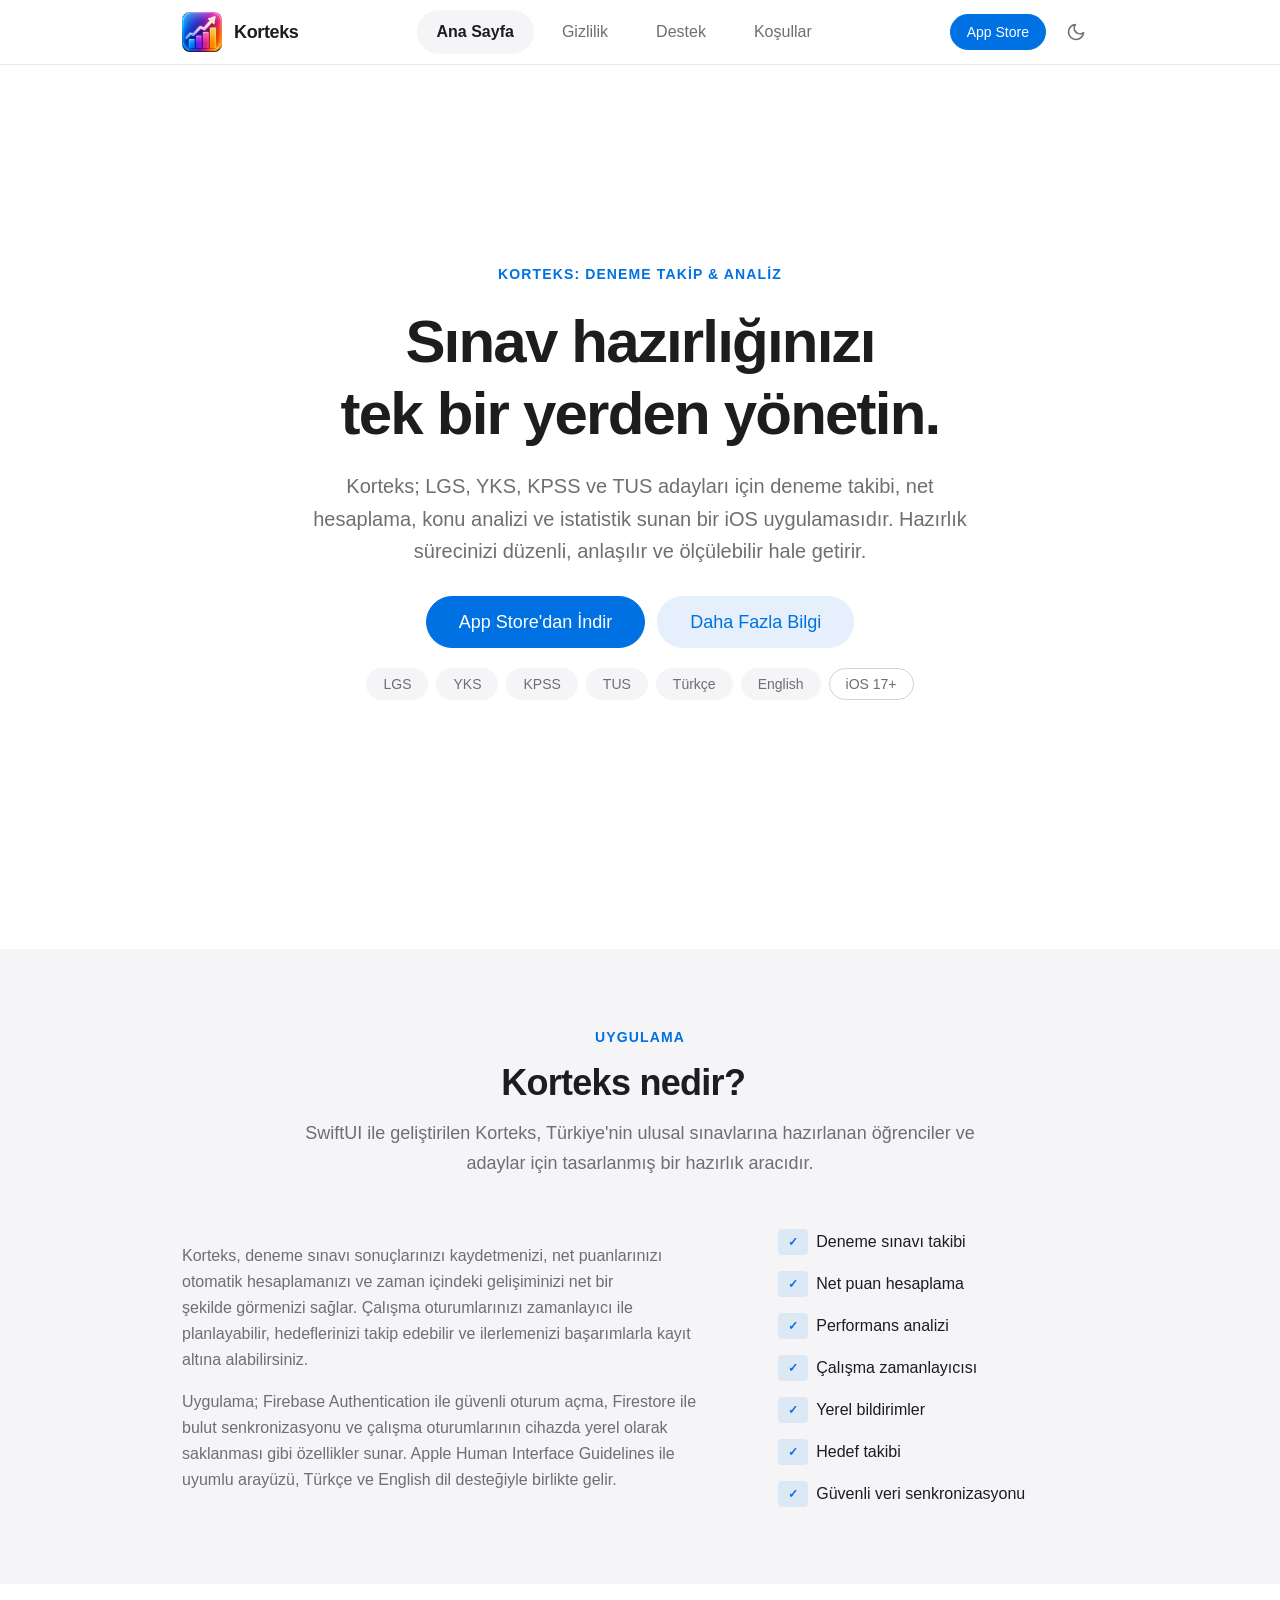
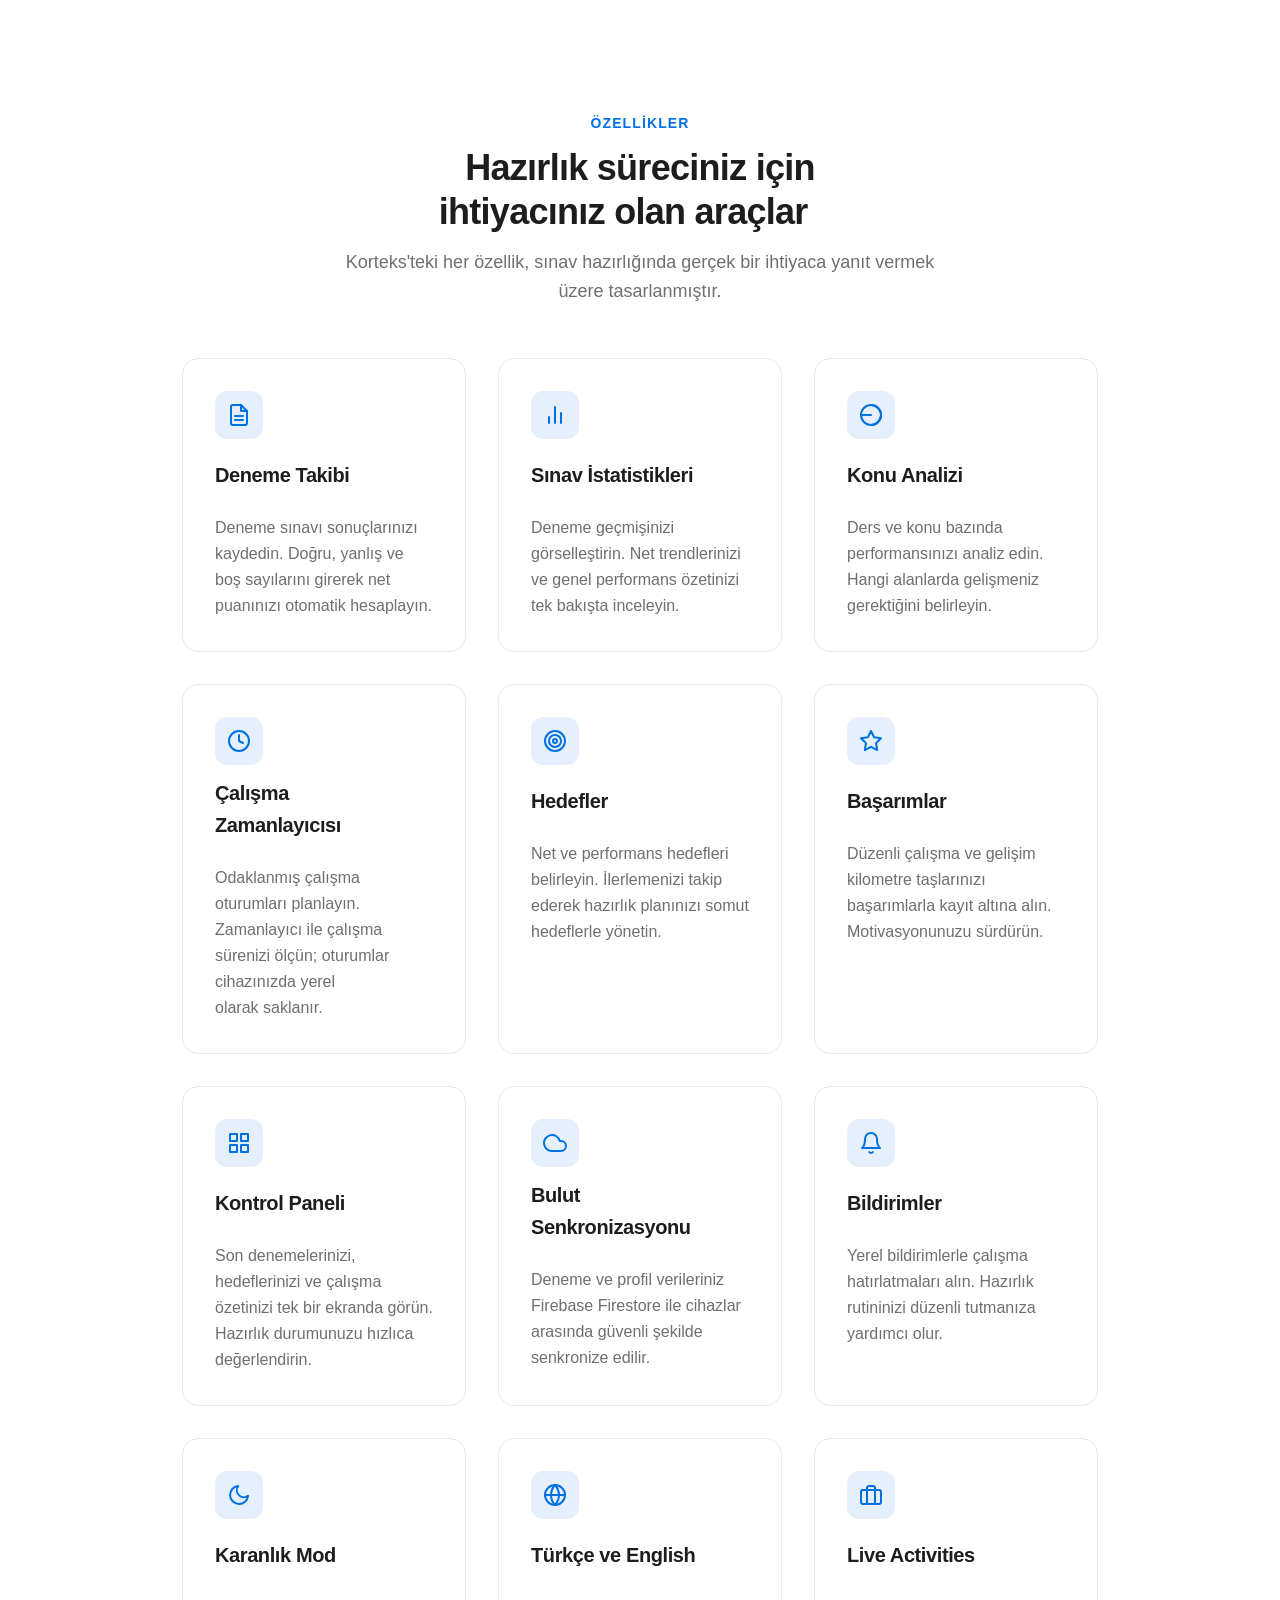
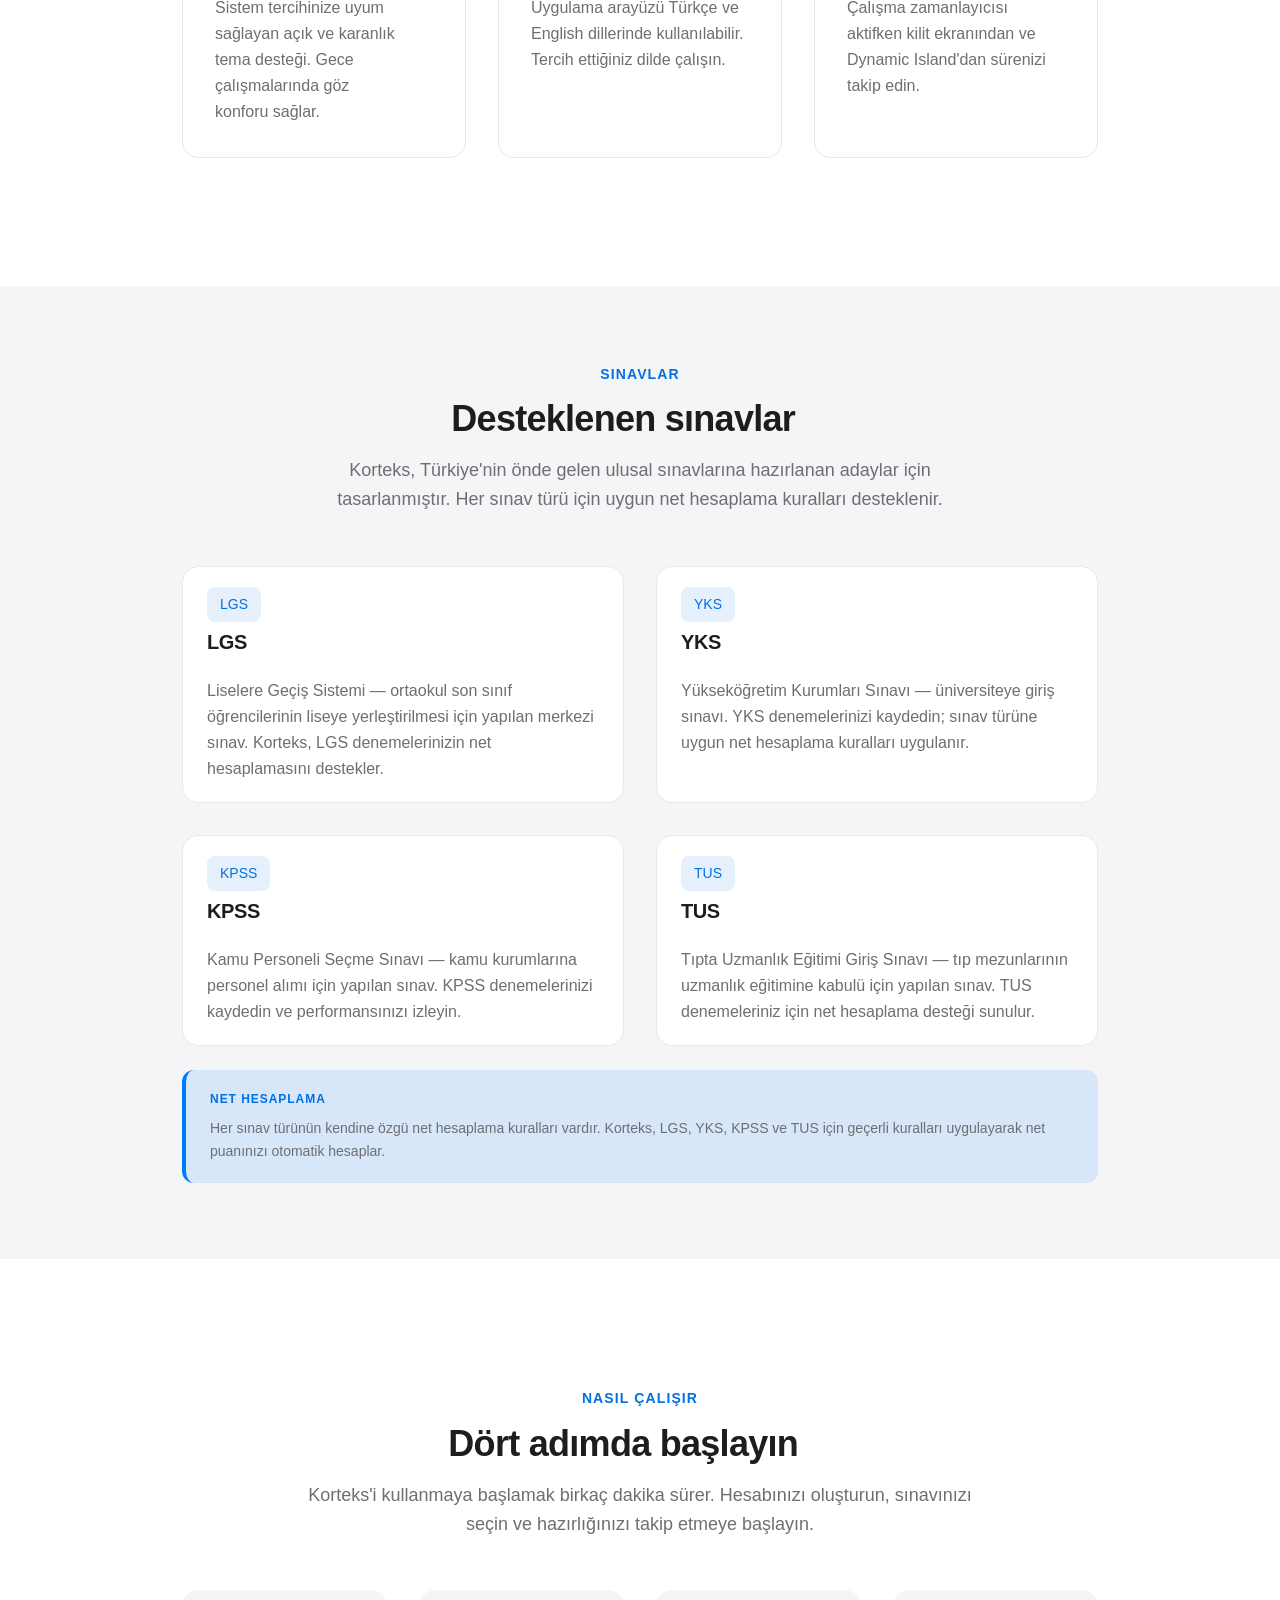
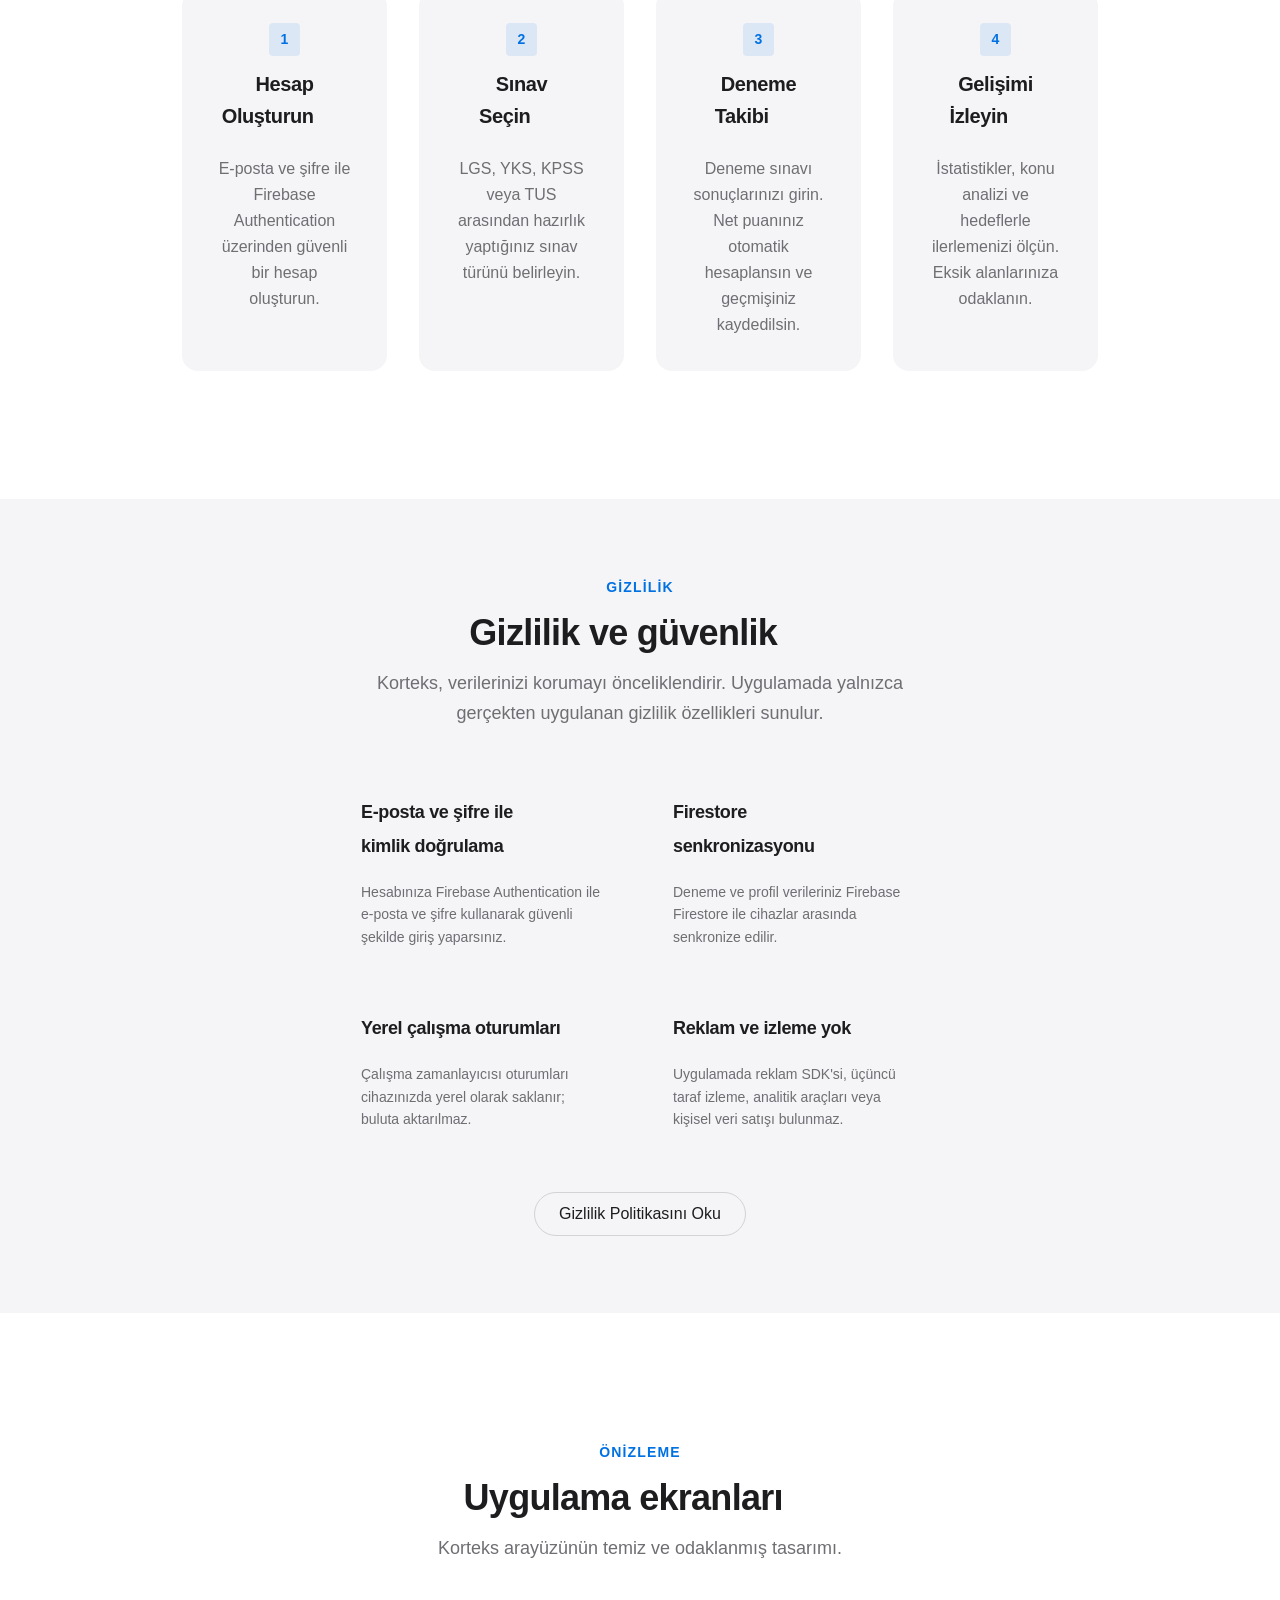
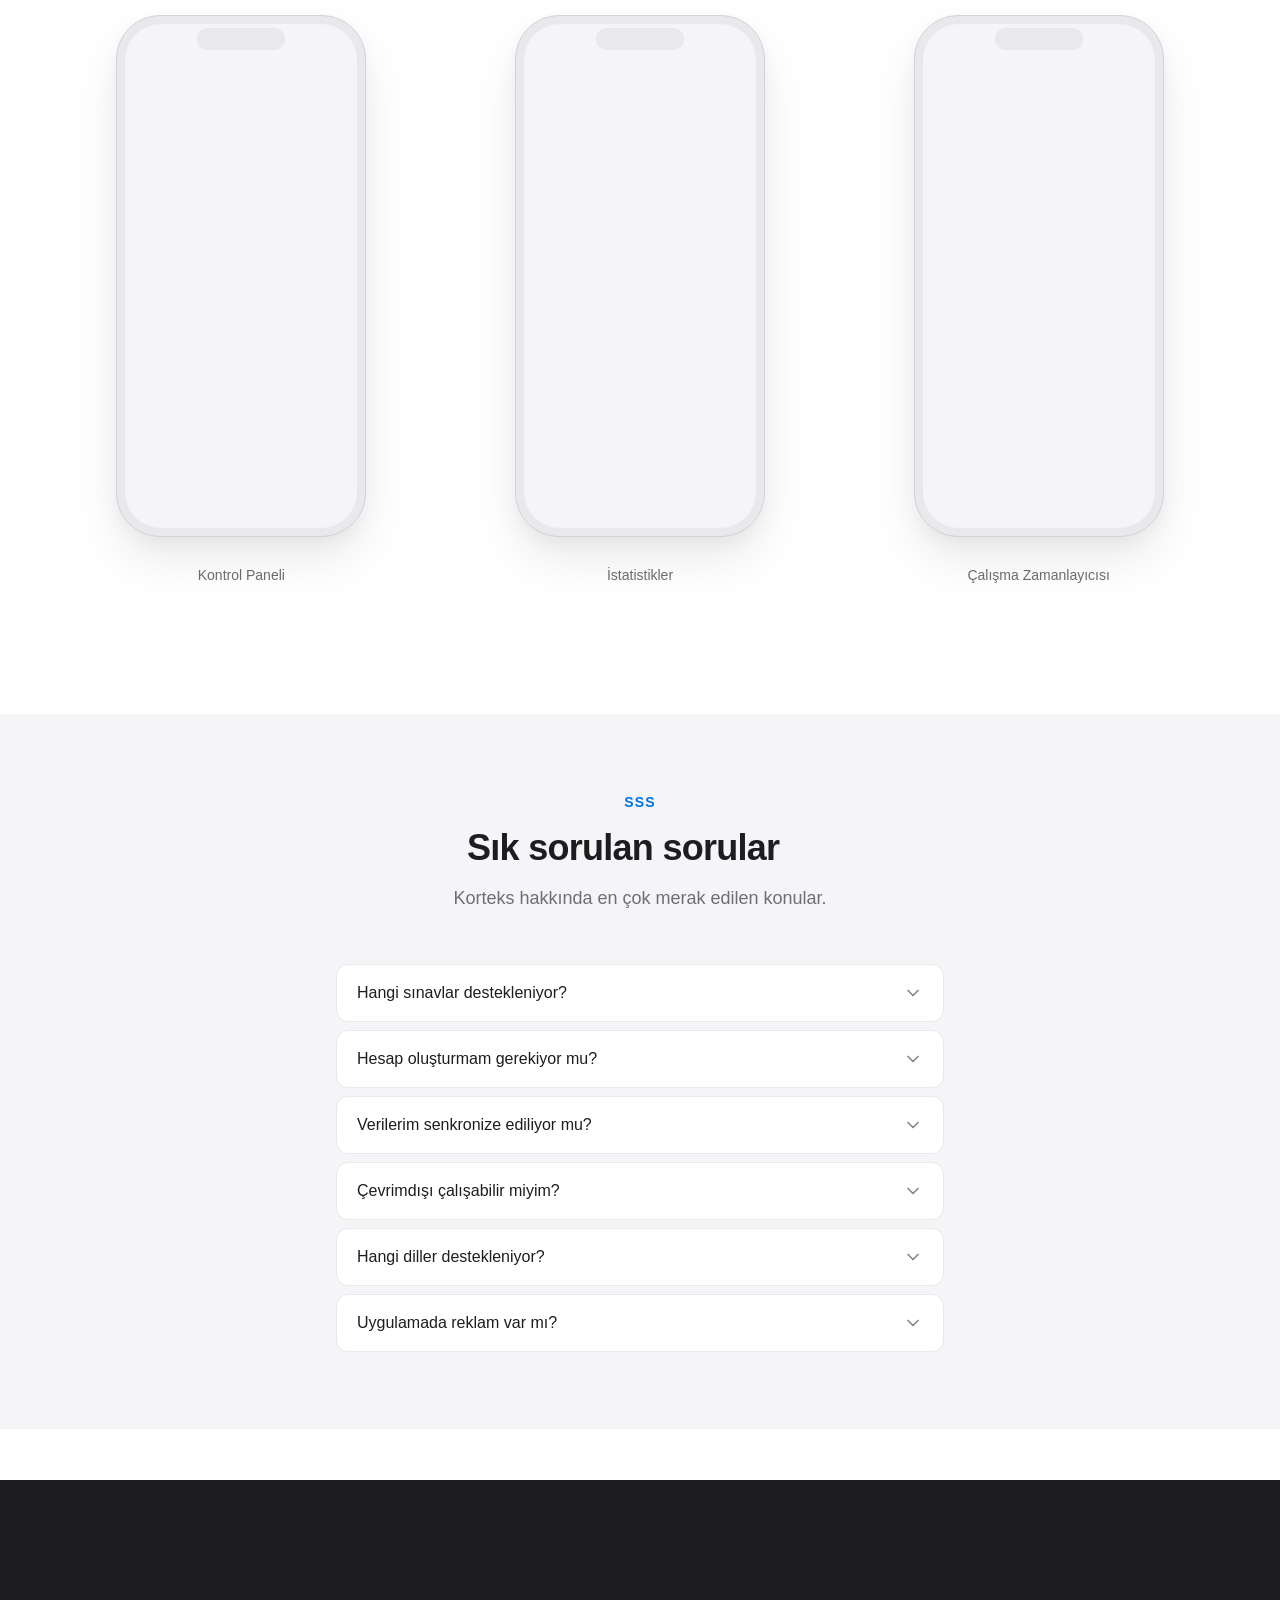
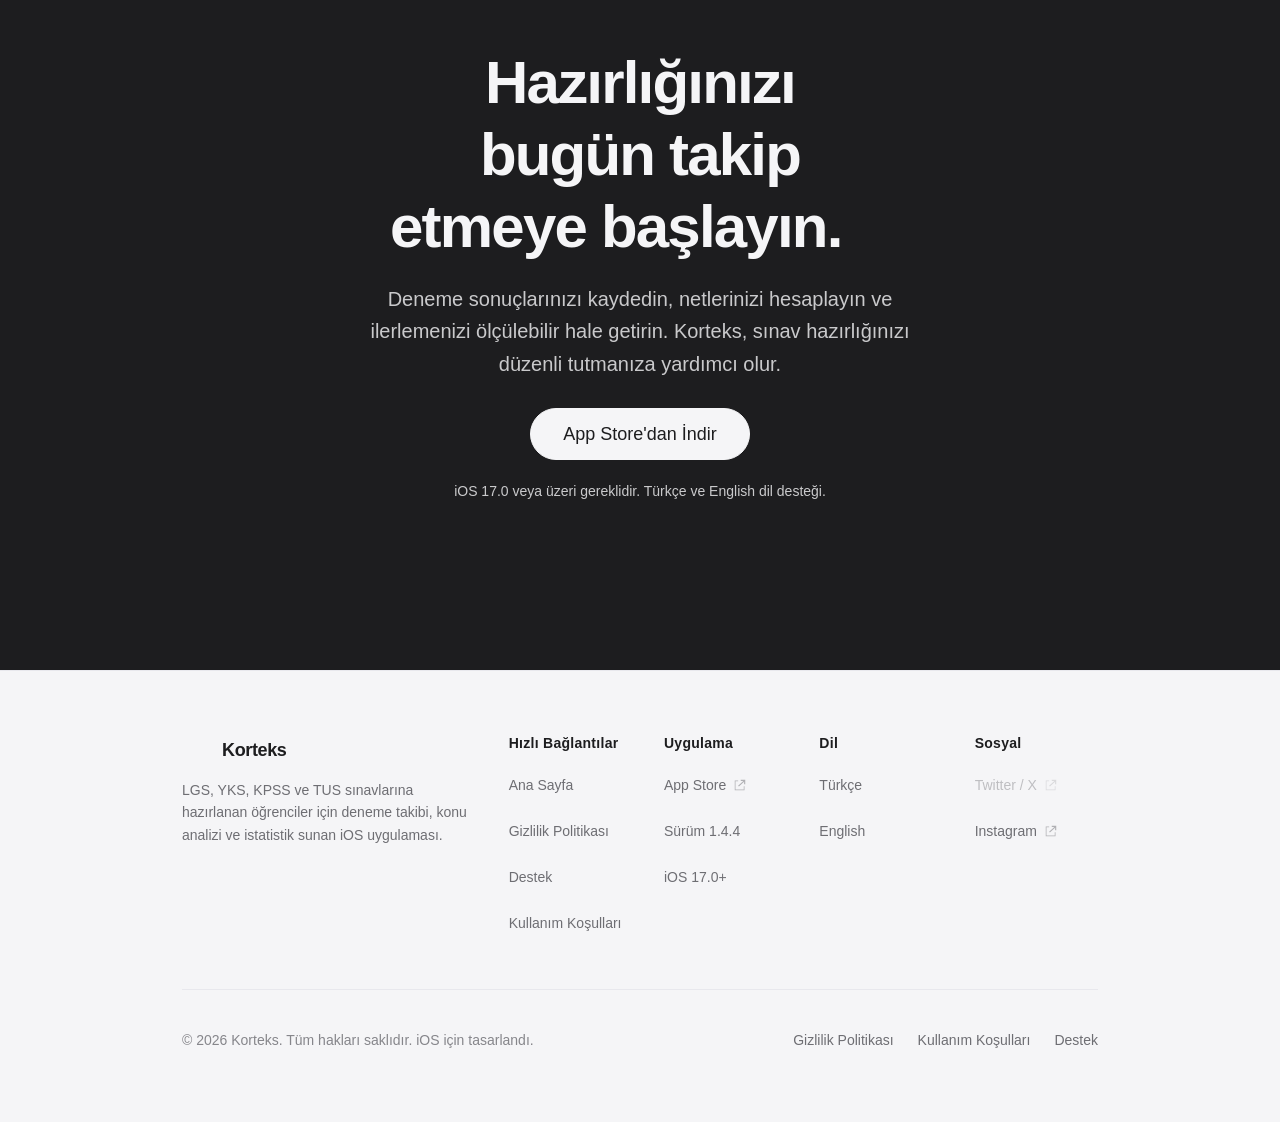
==== commit 01edf58a: "chore: version bumped to 1.4.4" ====
--- a/index.html
+++ b/index.html
@@ -1029,7 +1029,7 @@
                 <a href="https://apps.apple.com/us/app/korteks-deneme-takip-analiz/id6778207399" class="footer-links__link footer-links__link--external" target="_blank" rel="noopener noreferrer">App Store</a>
               </li>
               <li class="footer-links__item">
-                <span class="footer-links__link">Sürüm 1.3.6</span>
+                <span class="footer-links__link">Sürüm 1.4.4</span>
               </li>
               <li class="footer-links__item">
                 <span class="footer-links__link">iOS 17.0+</span>
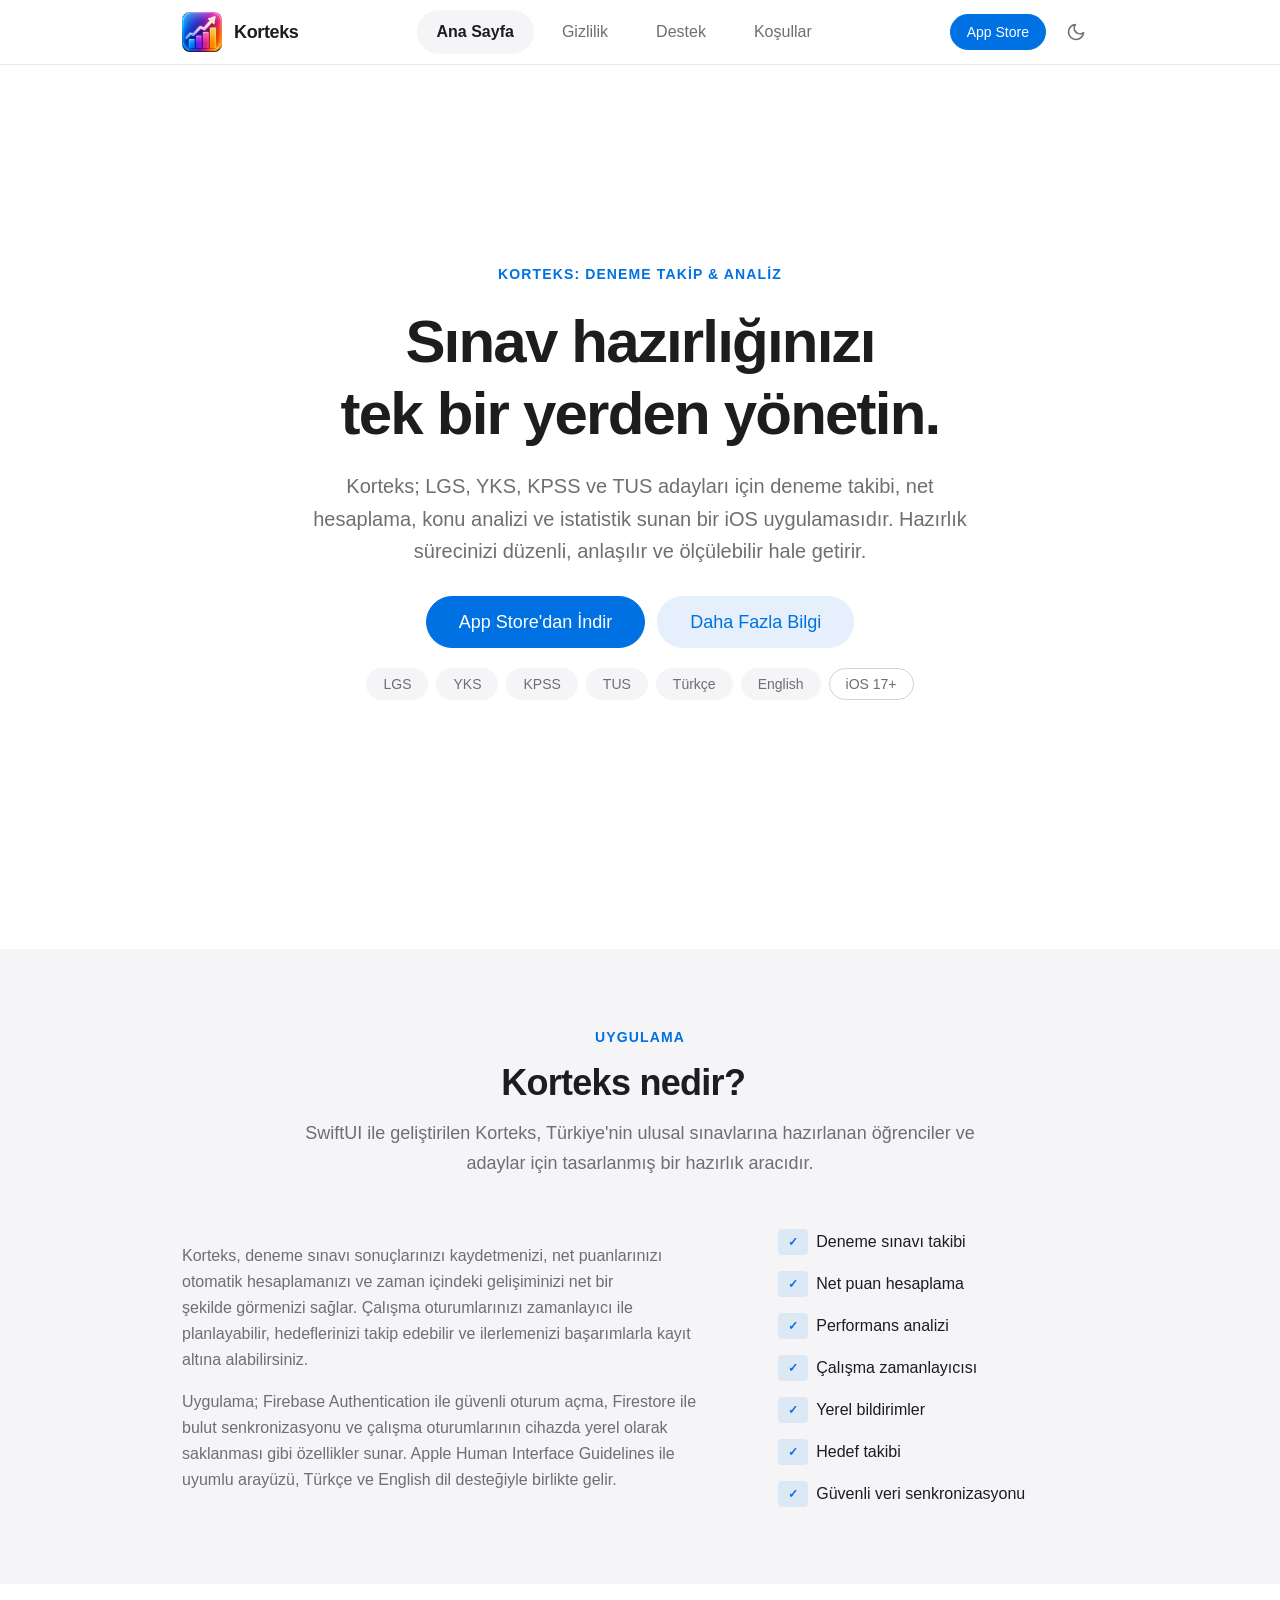
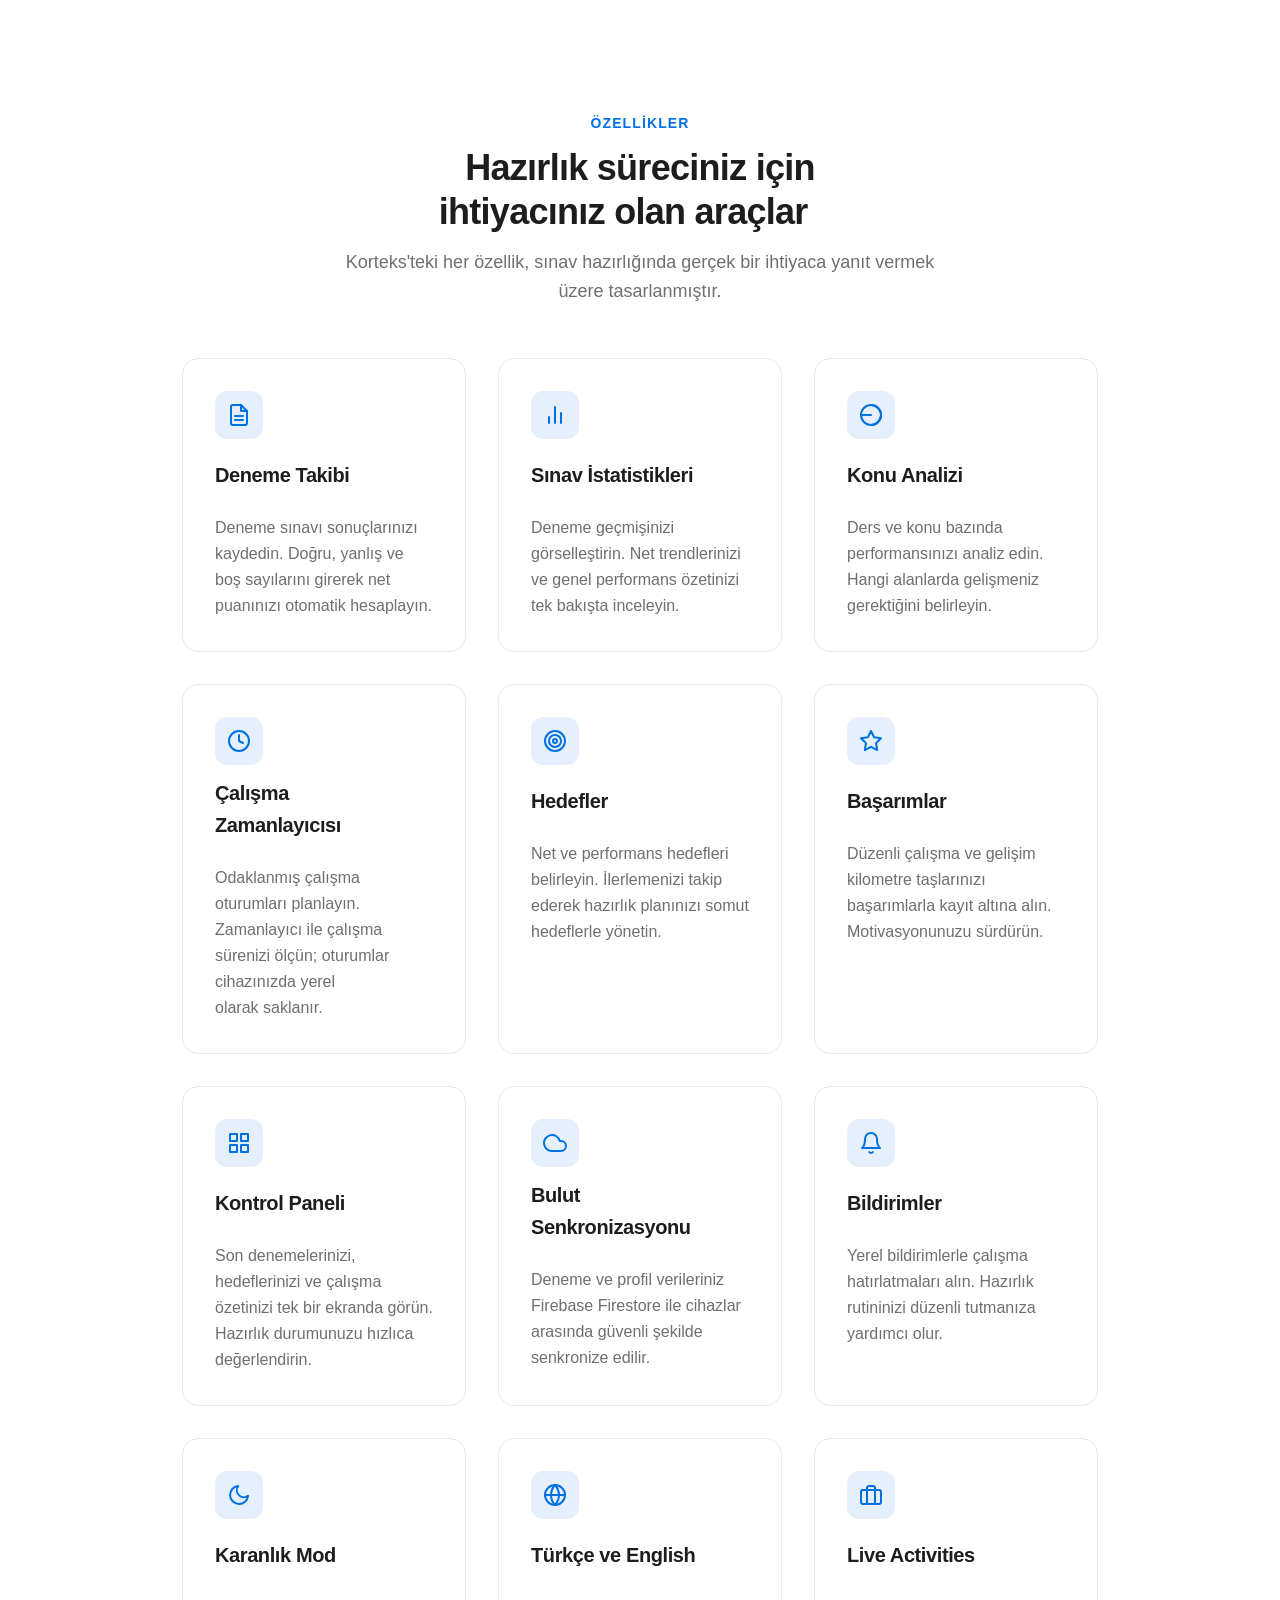
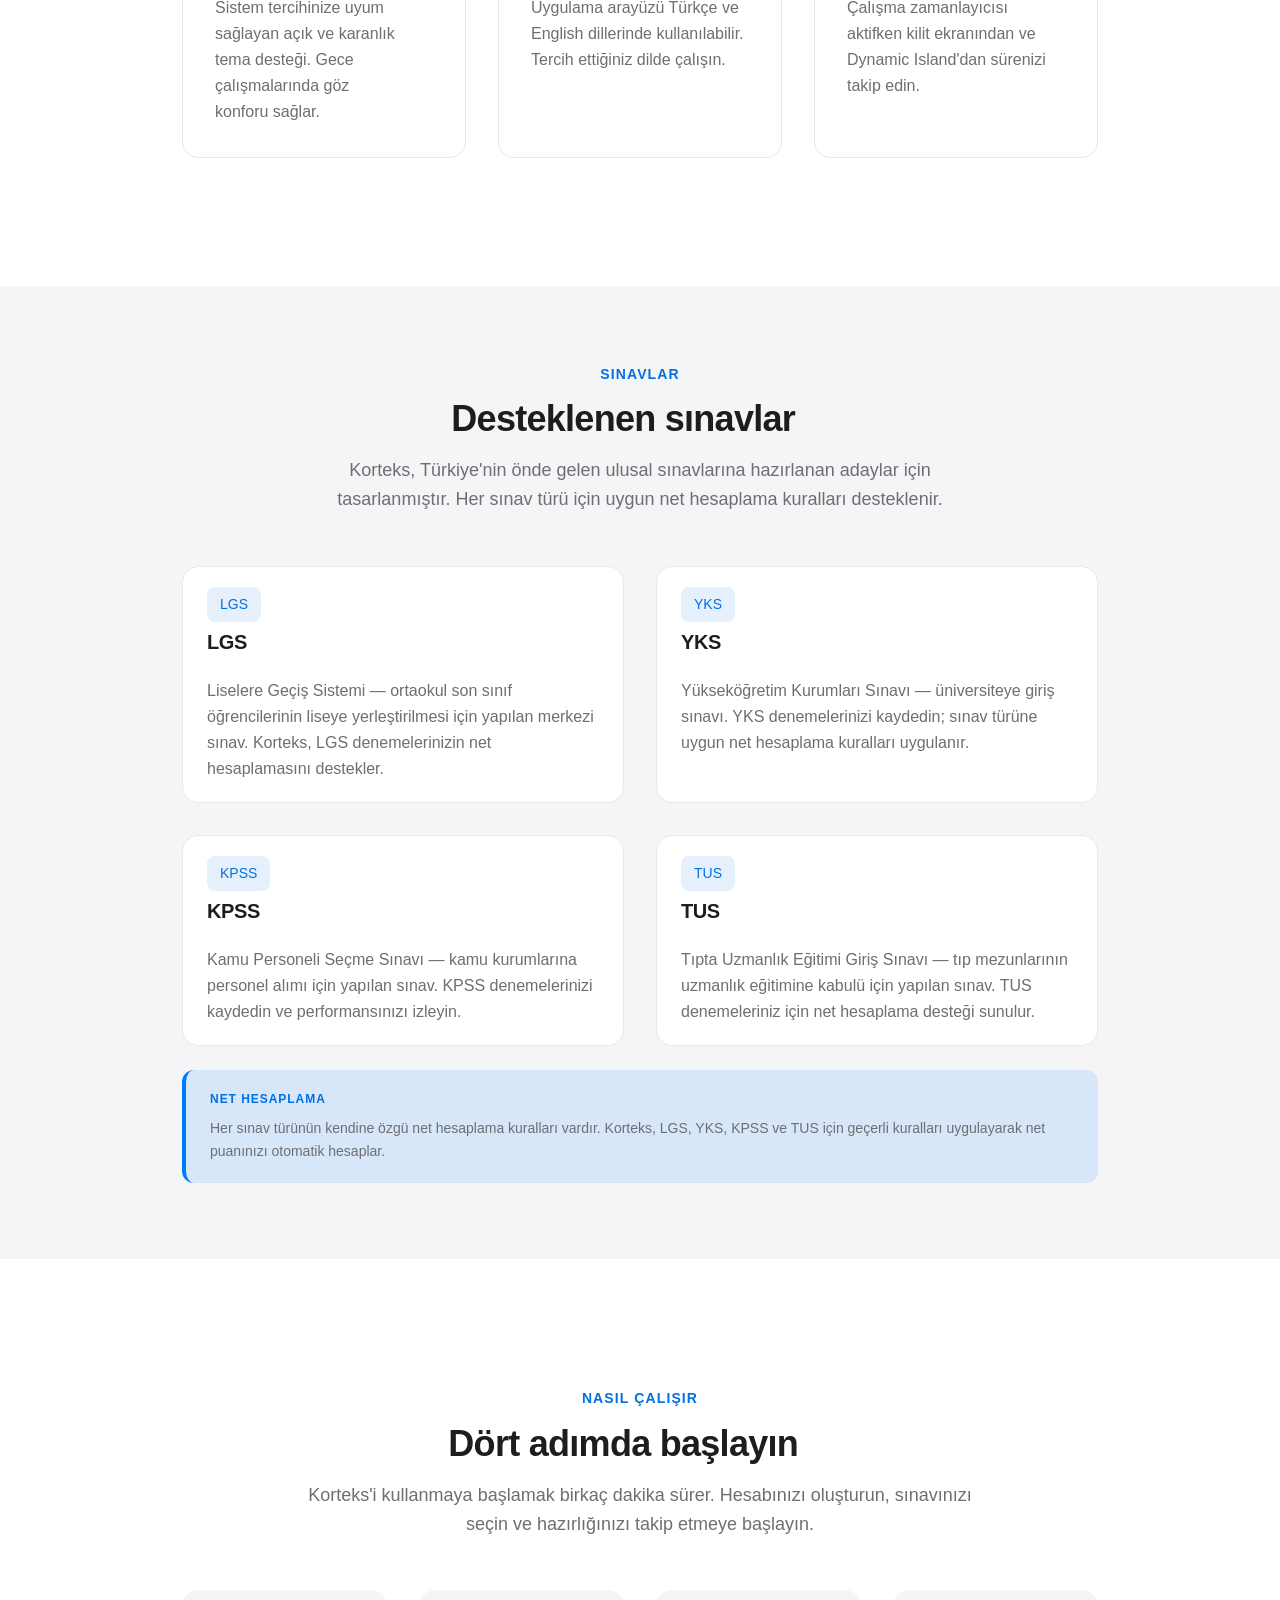
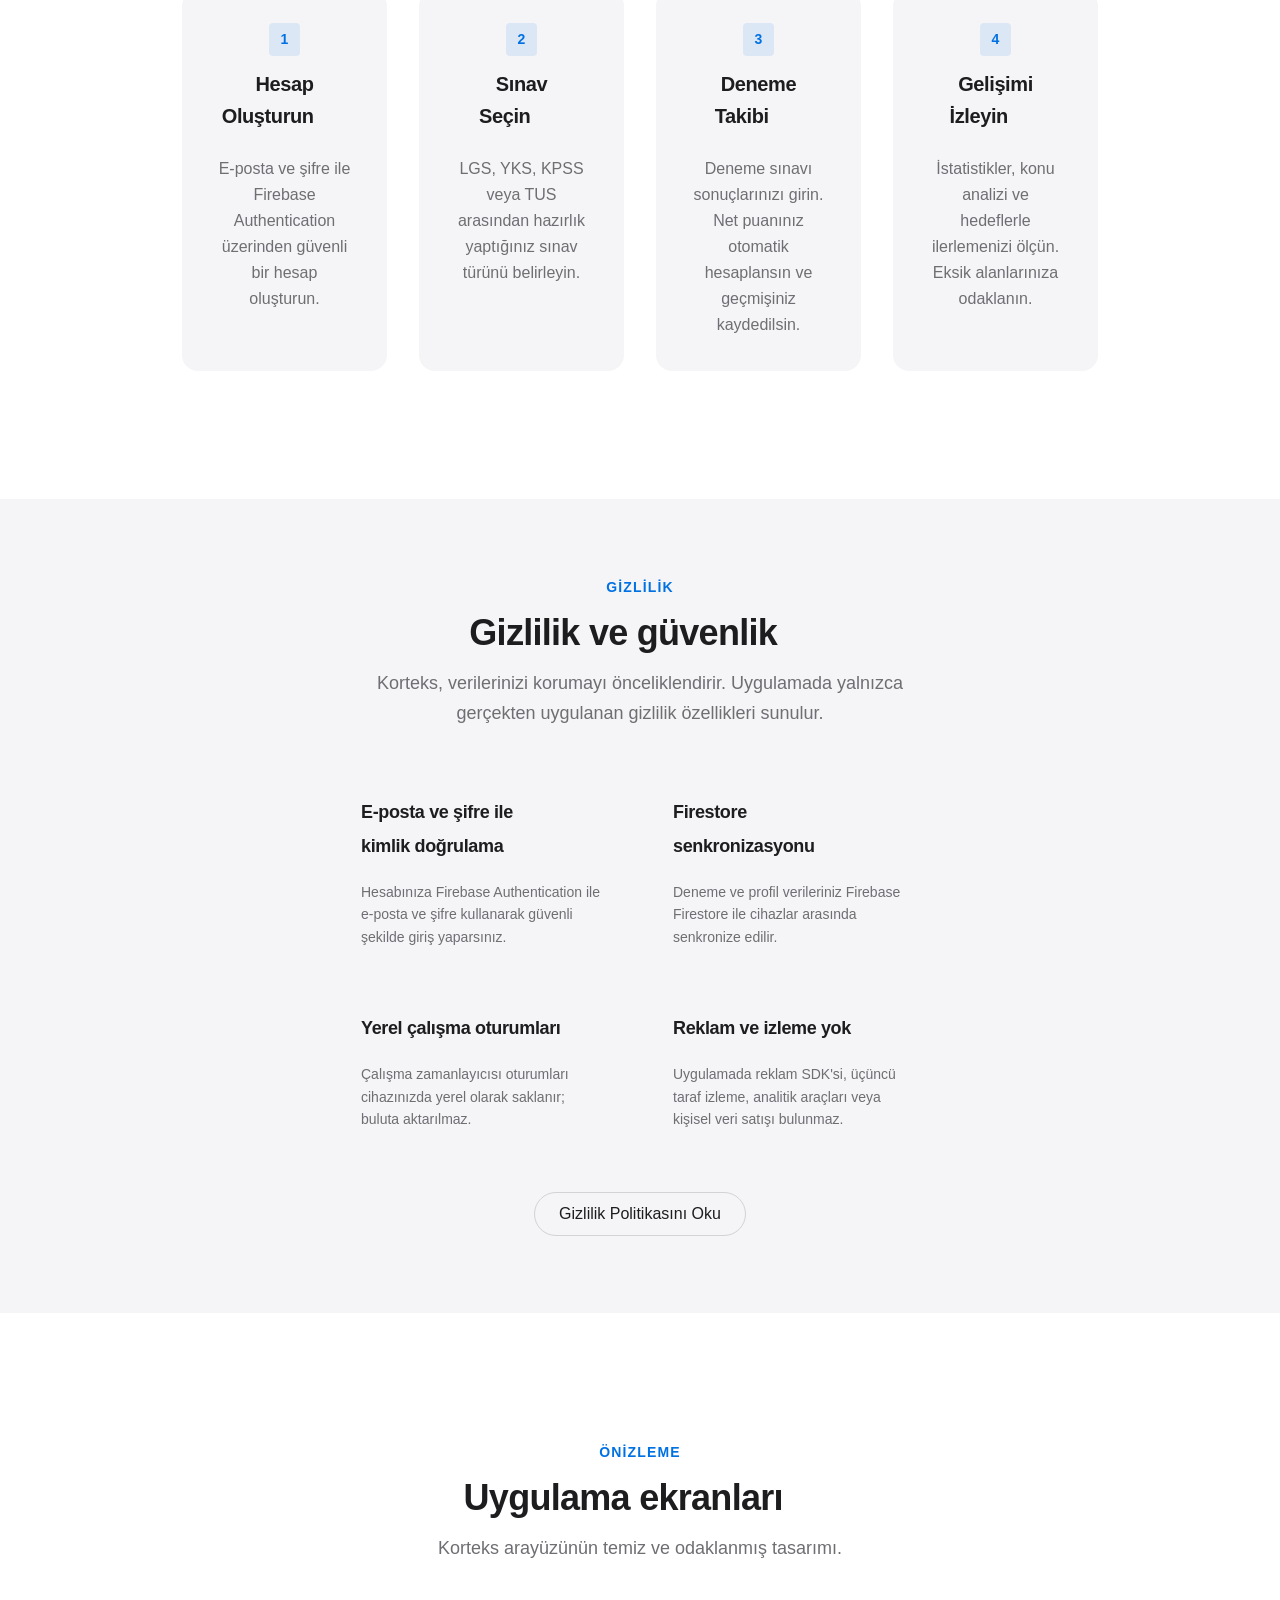
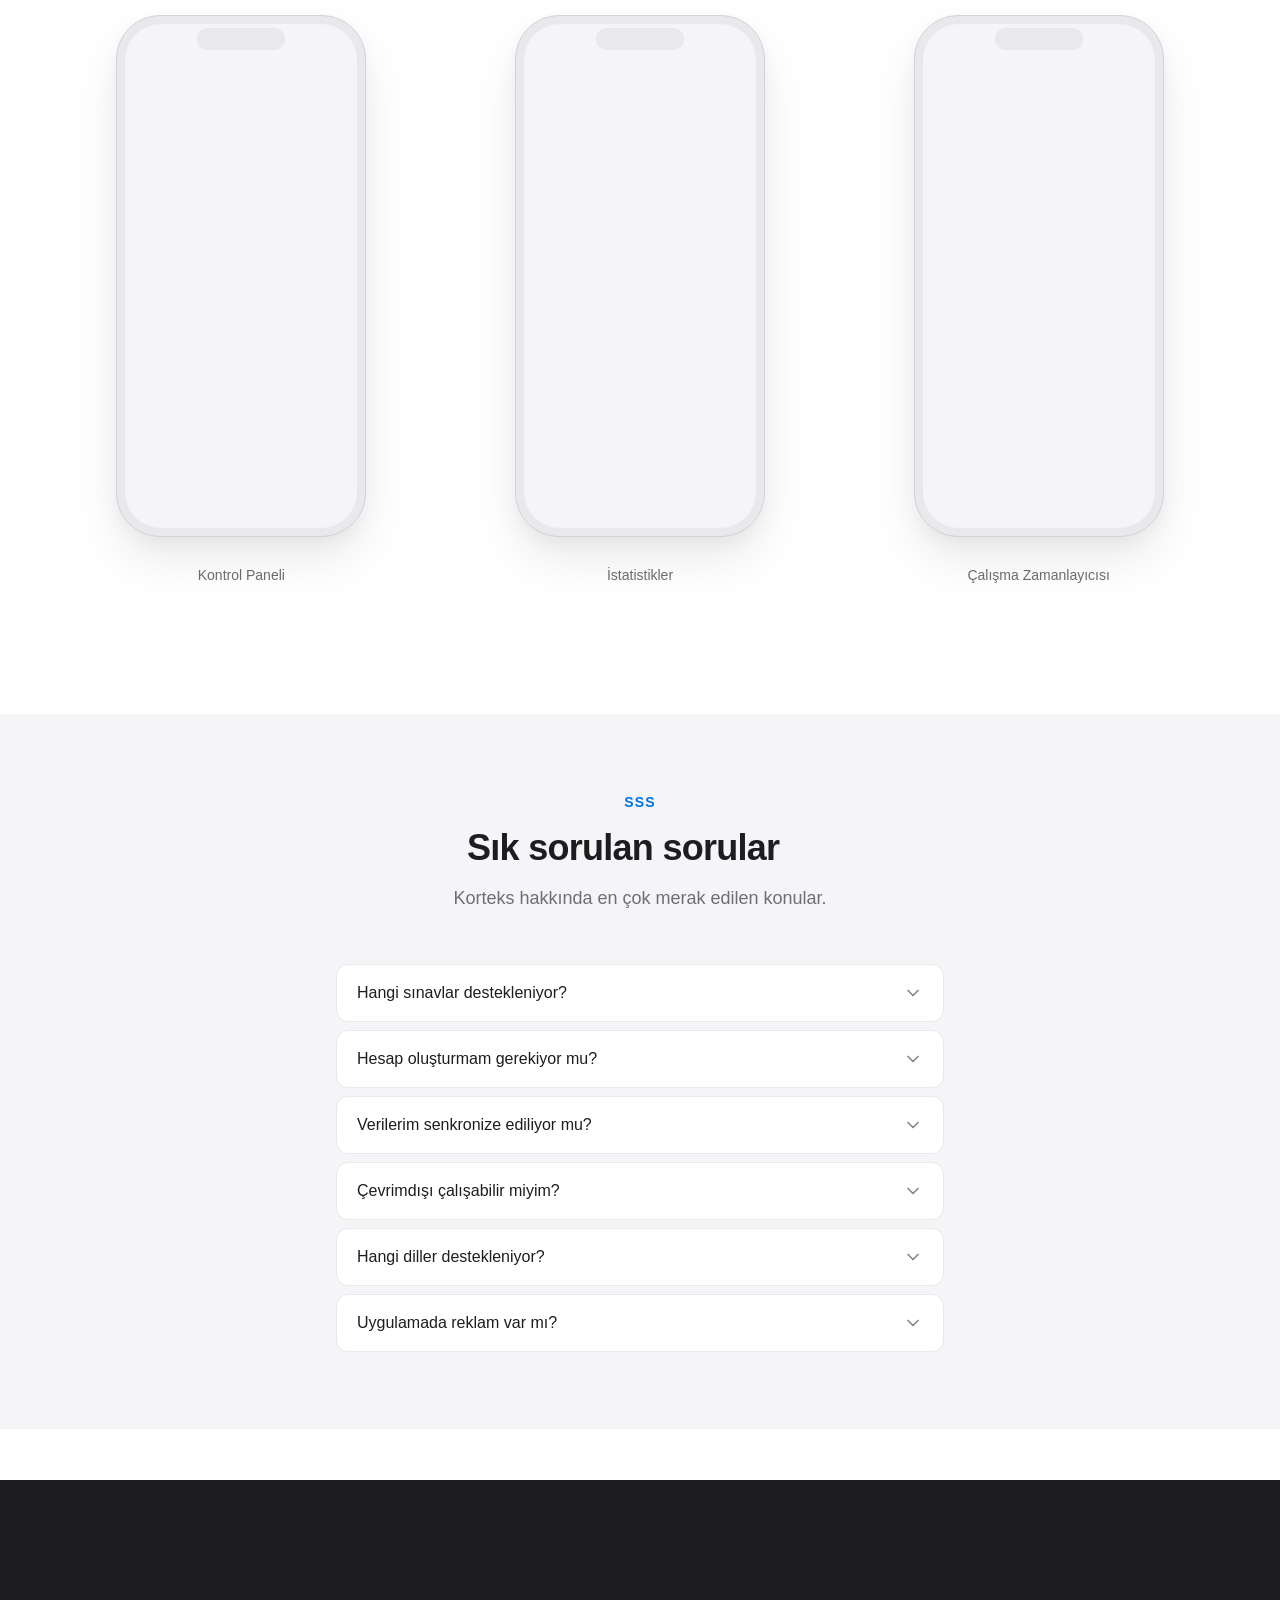
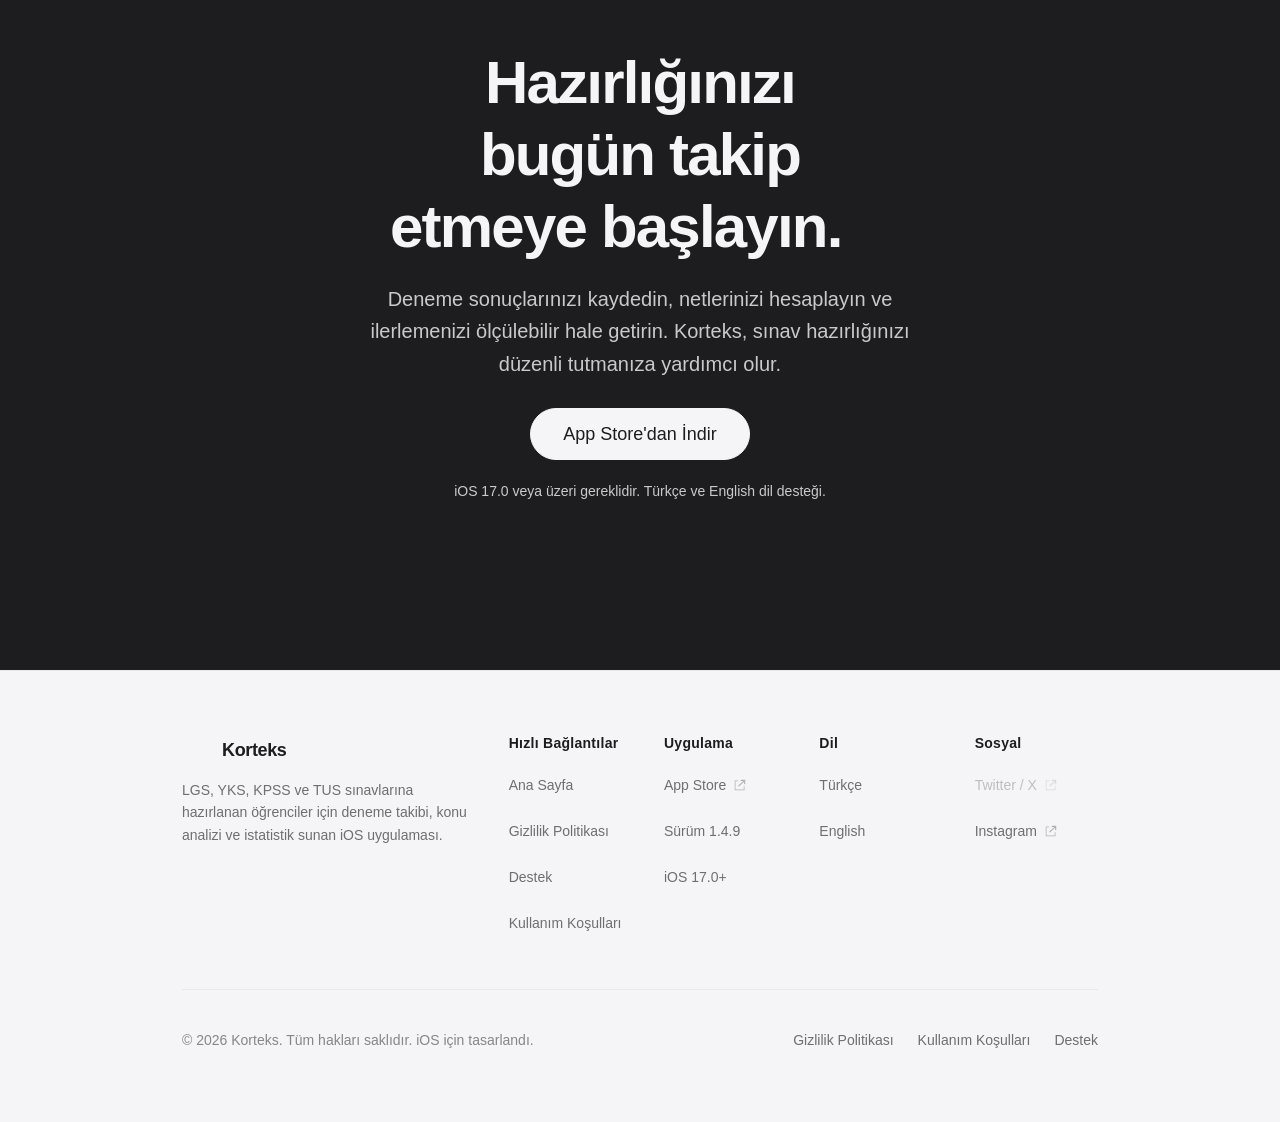
==== commit f406b91b: "chore: version bumped to 1.4.9" ====
--- a/index.html
+++ b/index.html
@@ -1029,7 +1029,7 @@
                 <a href="https://apps.apple.com/us/app/korteks-deneme-takip-analiz/id6778207399" class="footer-links__link footer-links__link--external" target="_blank" rel="noopener noreferrer">App Store</a>
               </li>
               <li class="footer-links__item">
-                <span class="footer-links__link">Sürüm 1.4.4</span>
+                <span class="footer-links__link">Sürüm 1.4.9</span>
               </li>
               <li class="footer-links__item">
                 <span class="footer-links__link">iOS 17.0+</span>
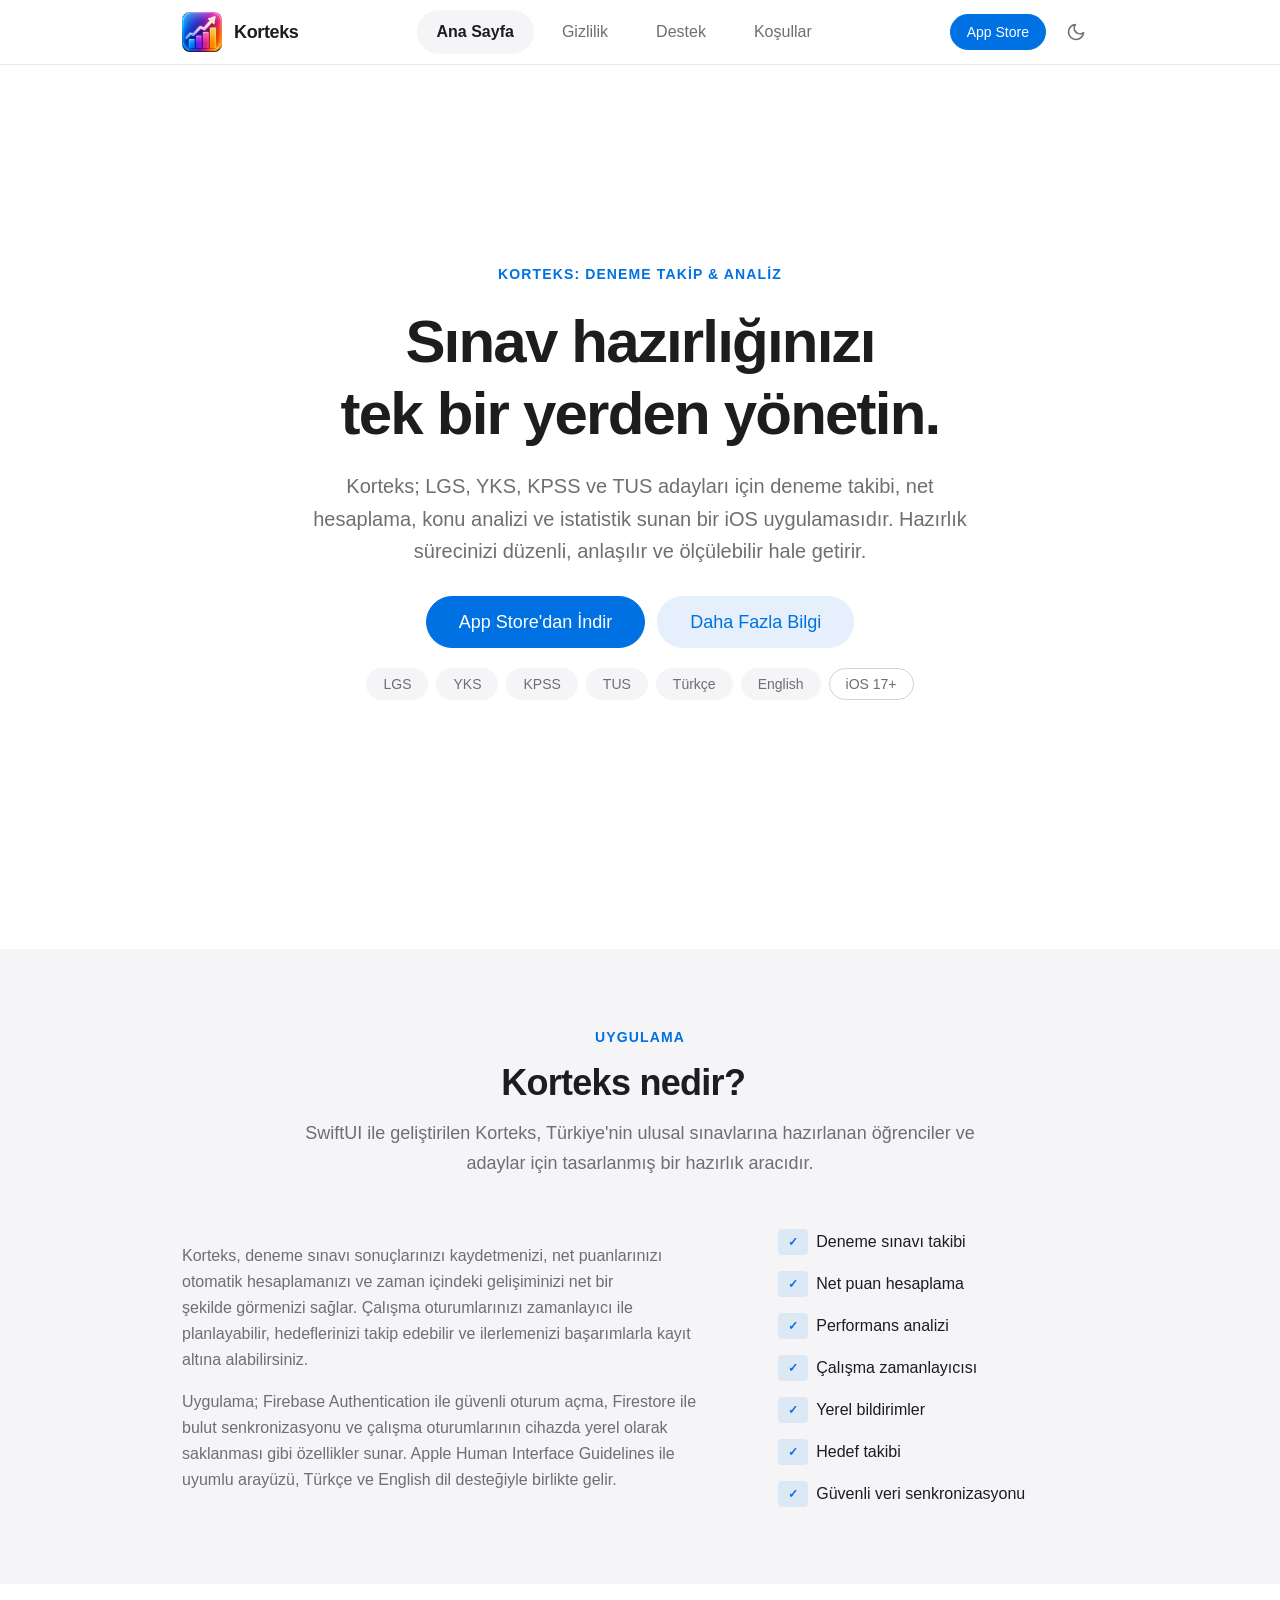
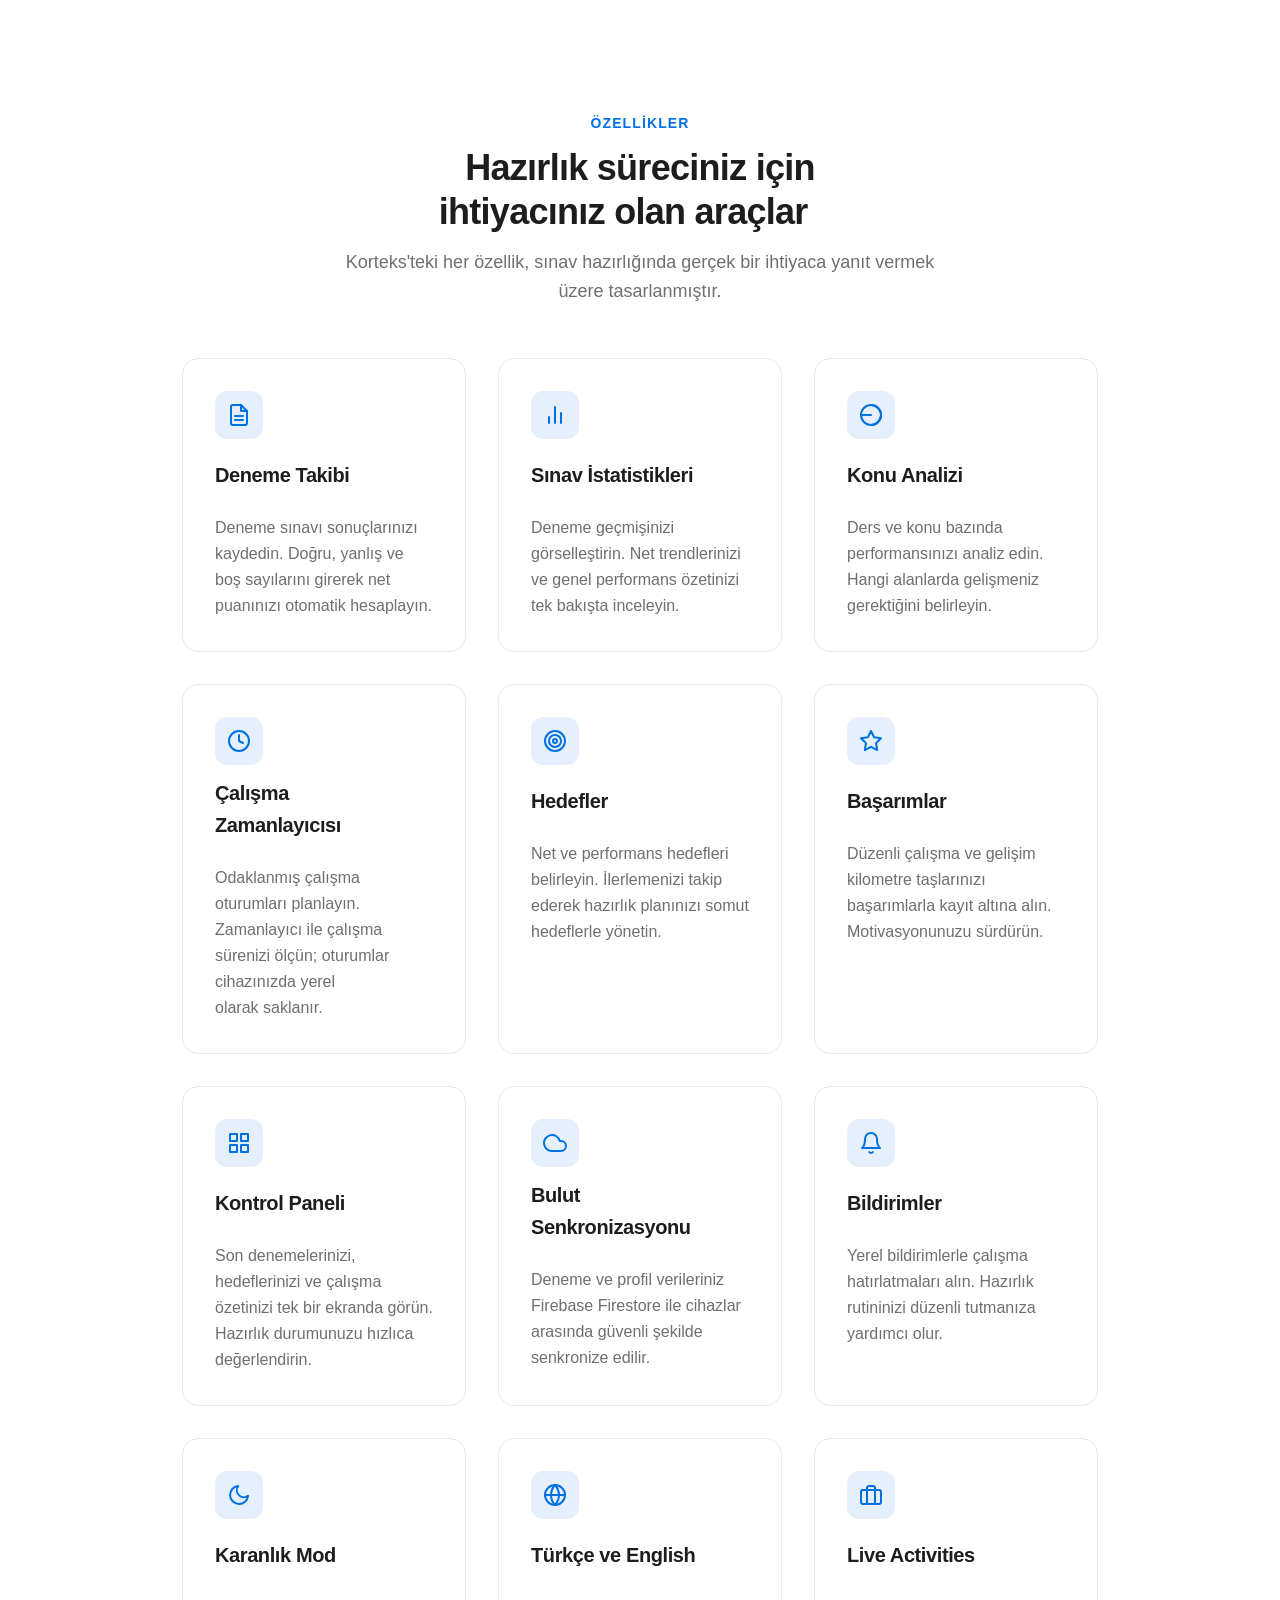
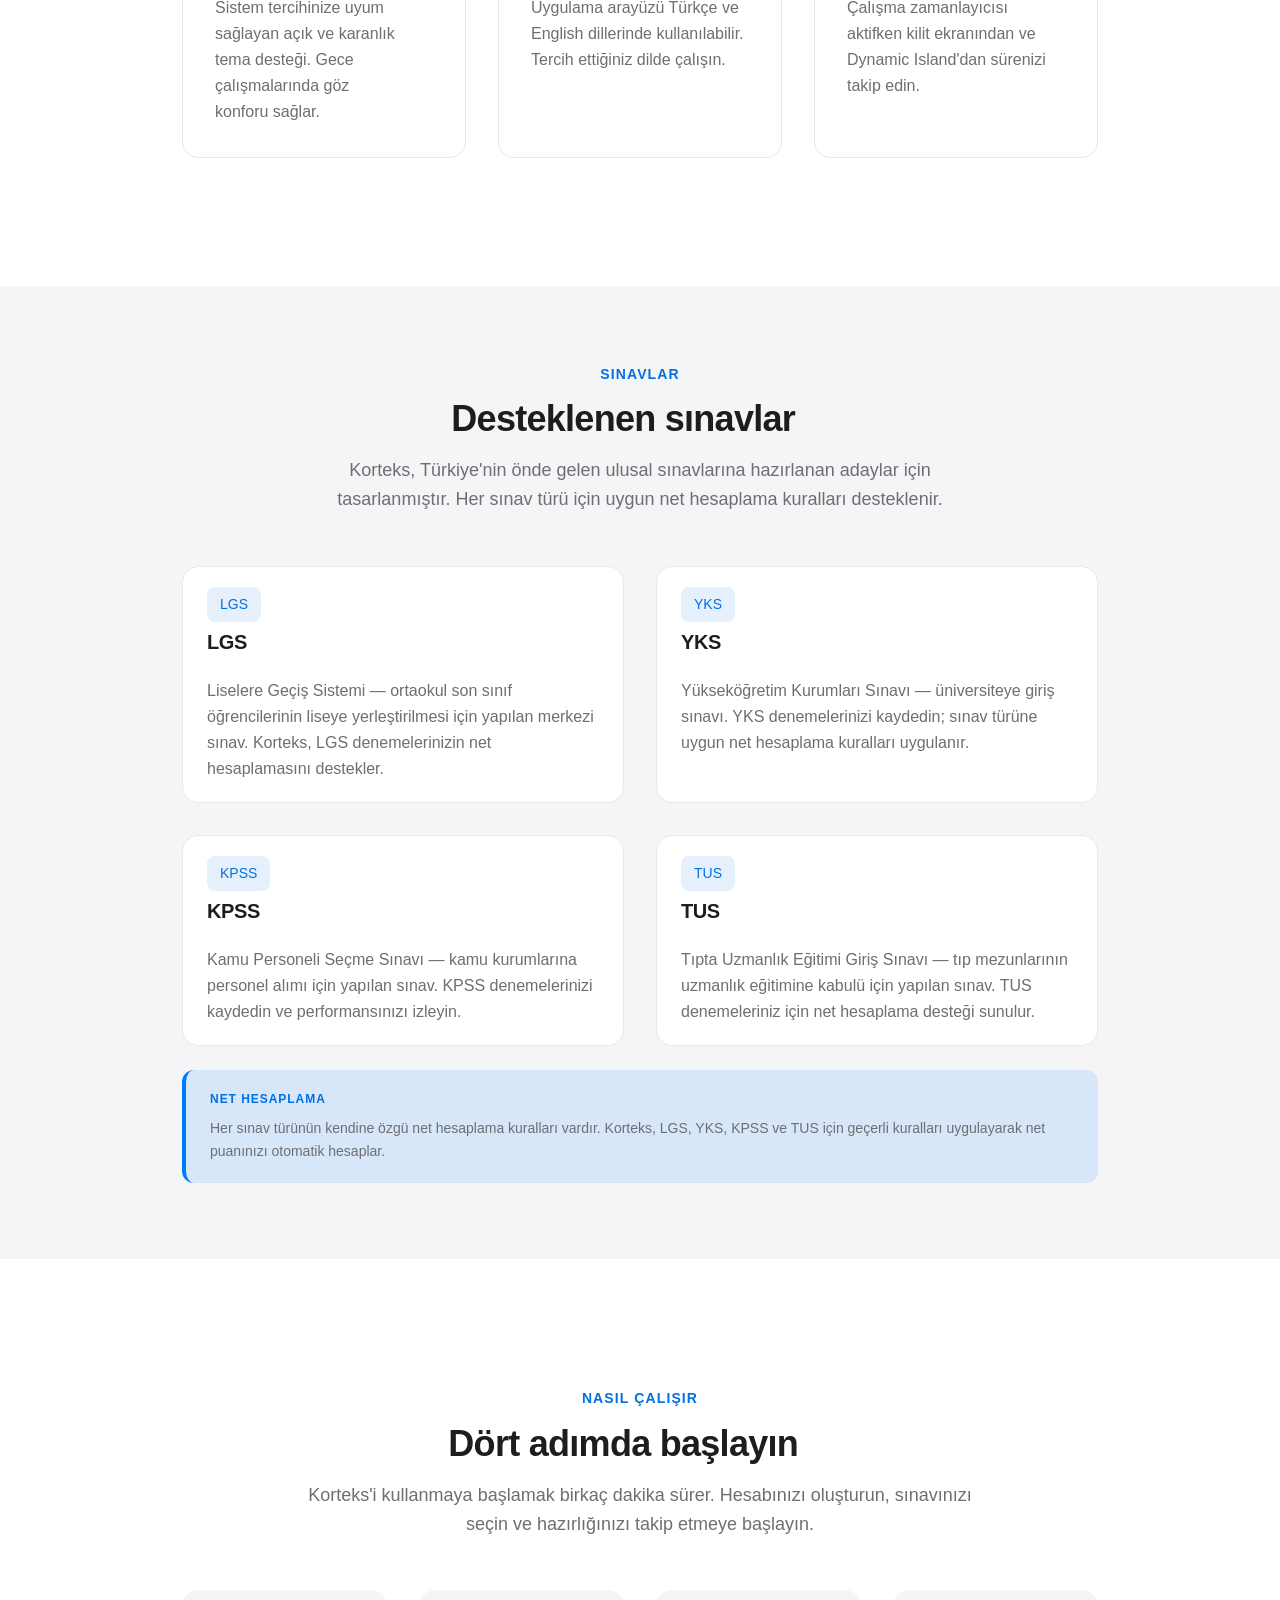
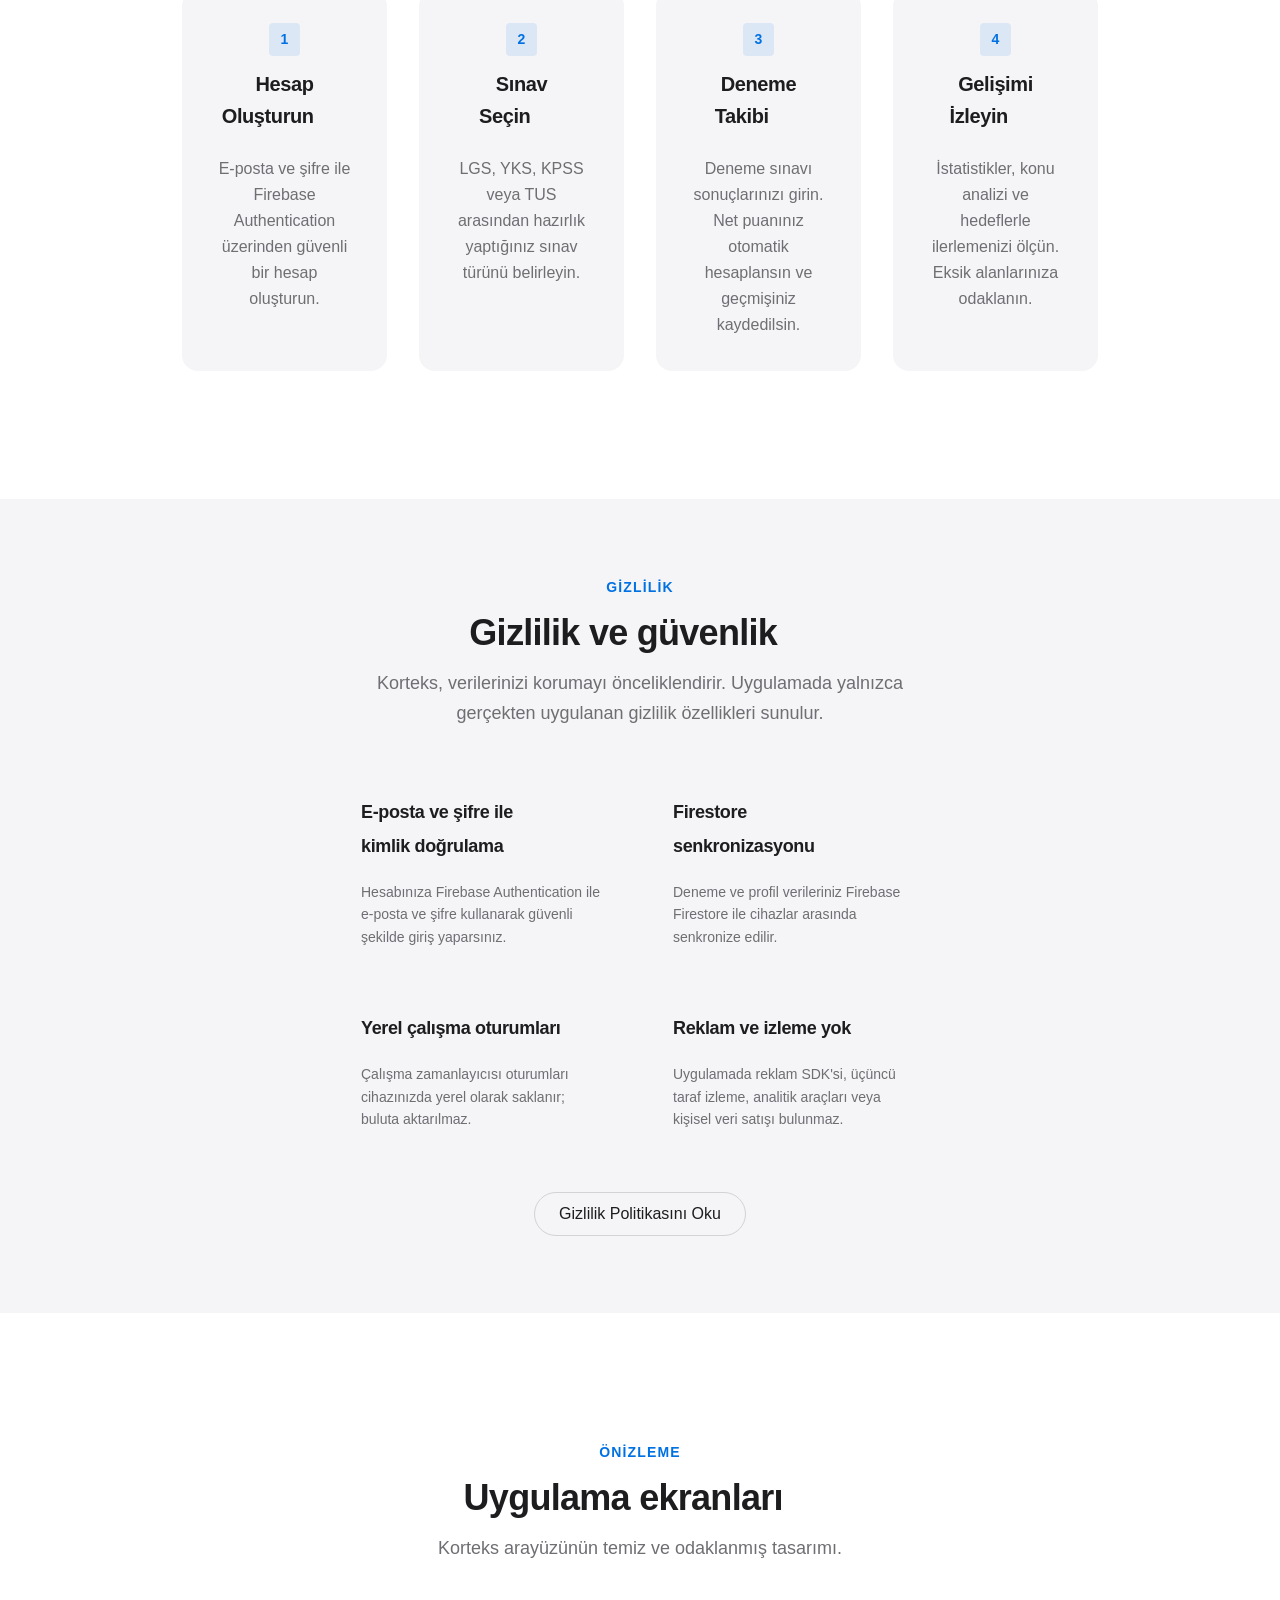
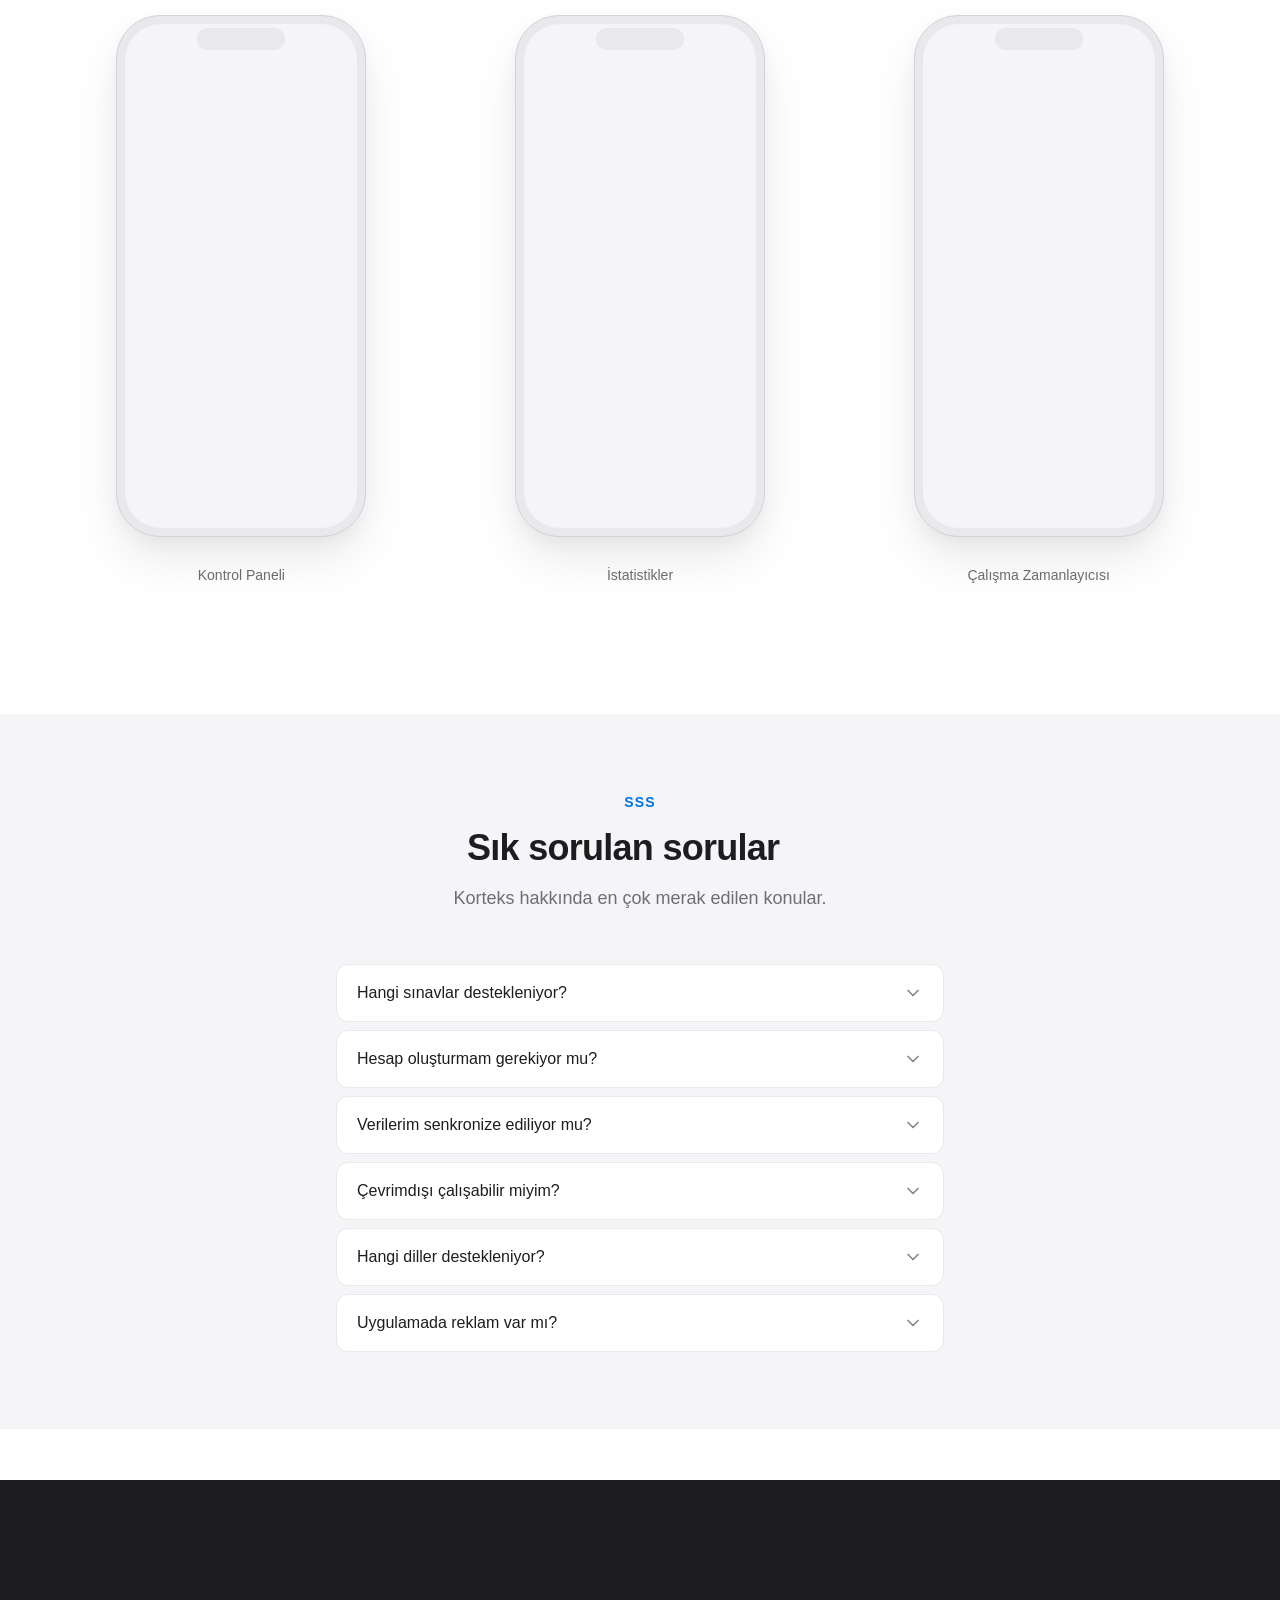
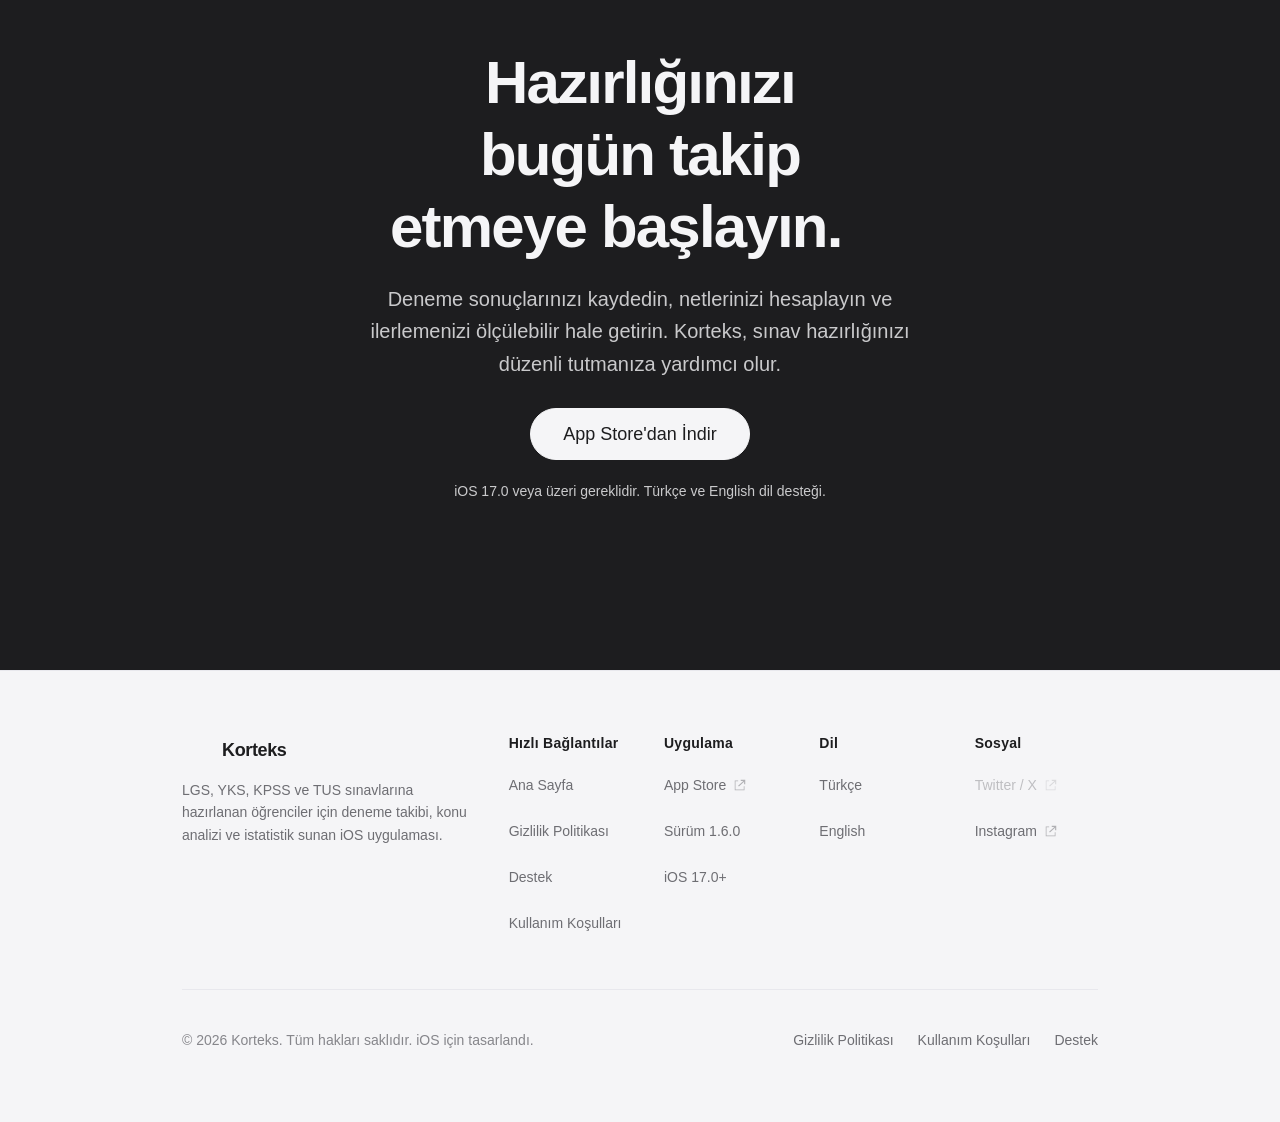
==== commit 3dba4b65: "chore: version bumped to 1.6.0" ====
--- a/index.html
+++ b/index.html
@@ -1029,7 +1029,7 @@
                 <a href="https://apps.apple.com/us/app/korteks-deneme-takip-analiz/id6778207399" class="footer-links__link footer-links__link--external" target="_blank" rel="noopener noreferrer">App Store</a>
               </li>
               <li class="footer-links__item">
-                <span class="footer-links__link">Sürüm 1.4.9</span>
+                <span class="footer-links__link">Sürüm 1.6.0</span>
               </li>
               <li class="footer-links__item">
                 <span class="footer-links__link">iOS 17.0+</span>
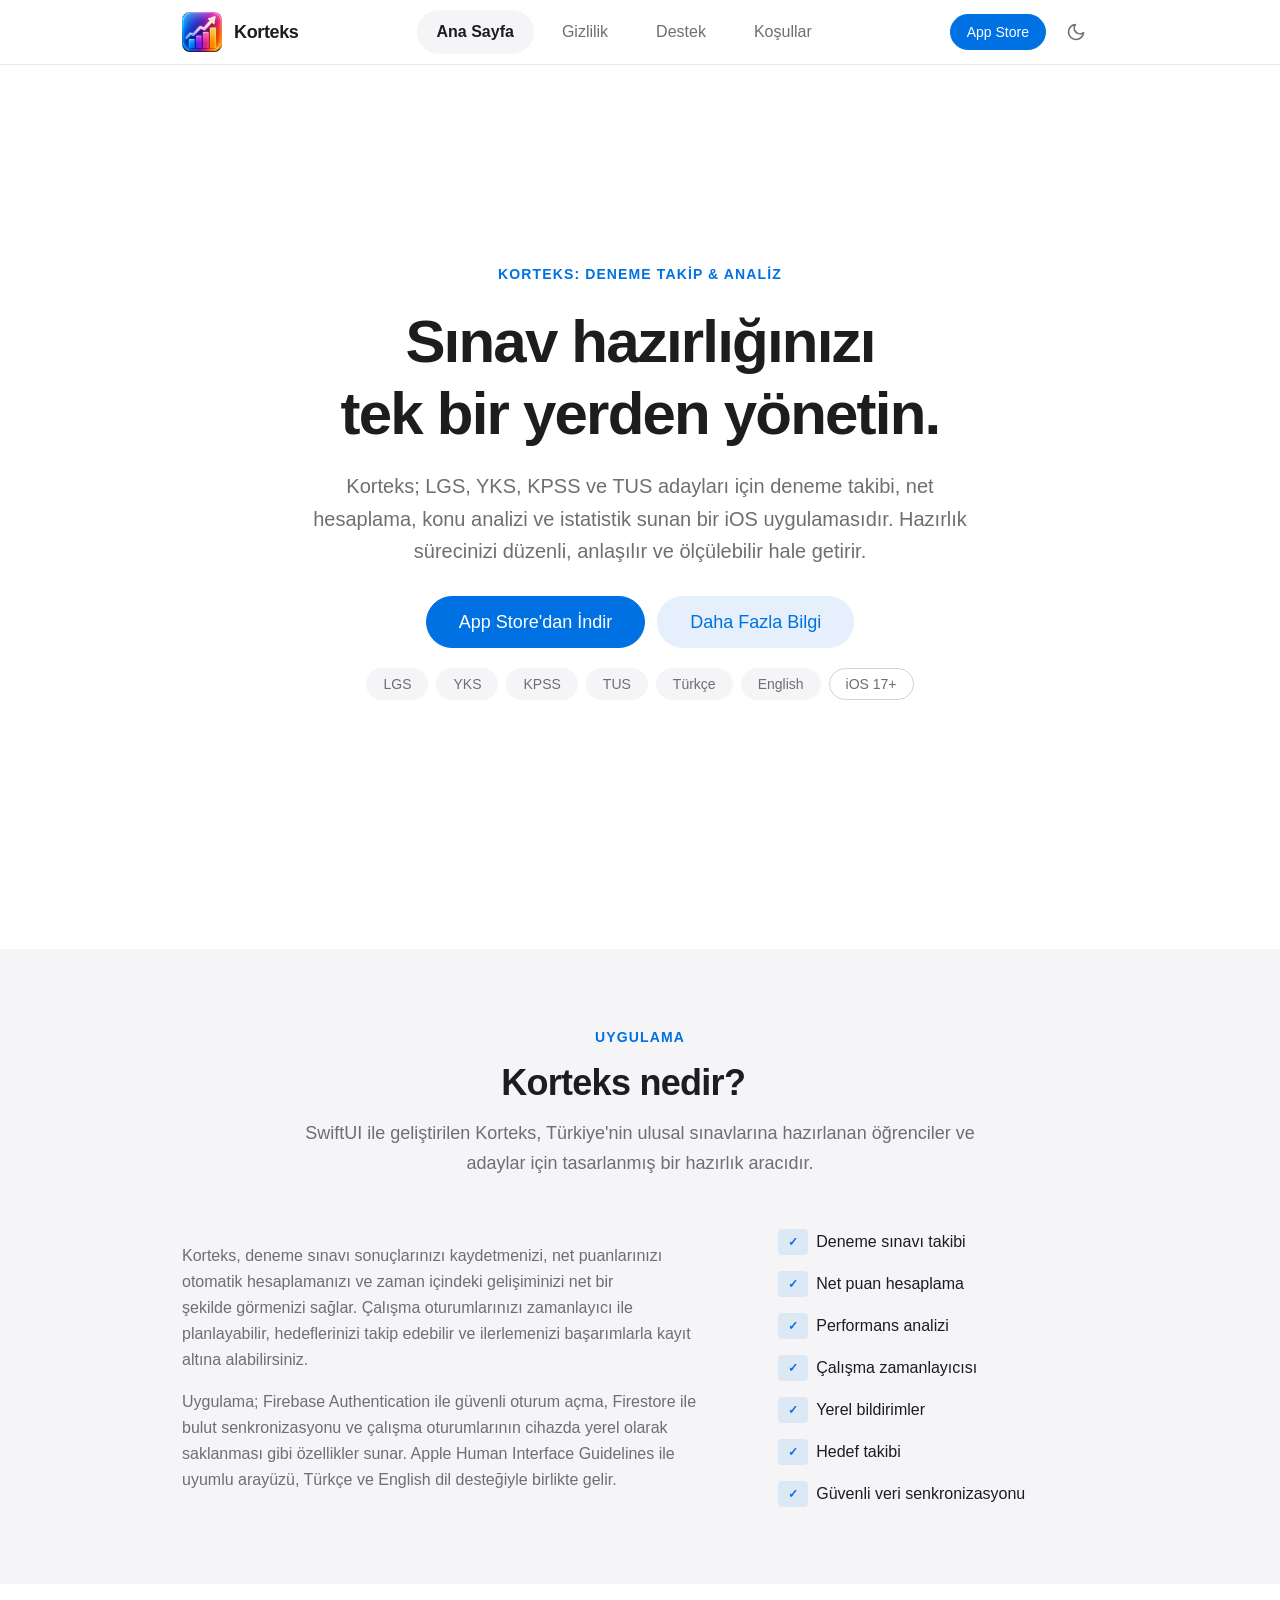
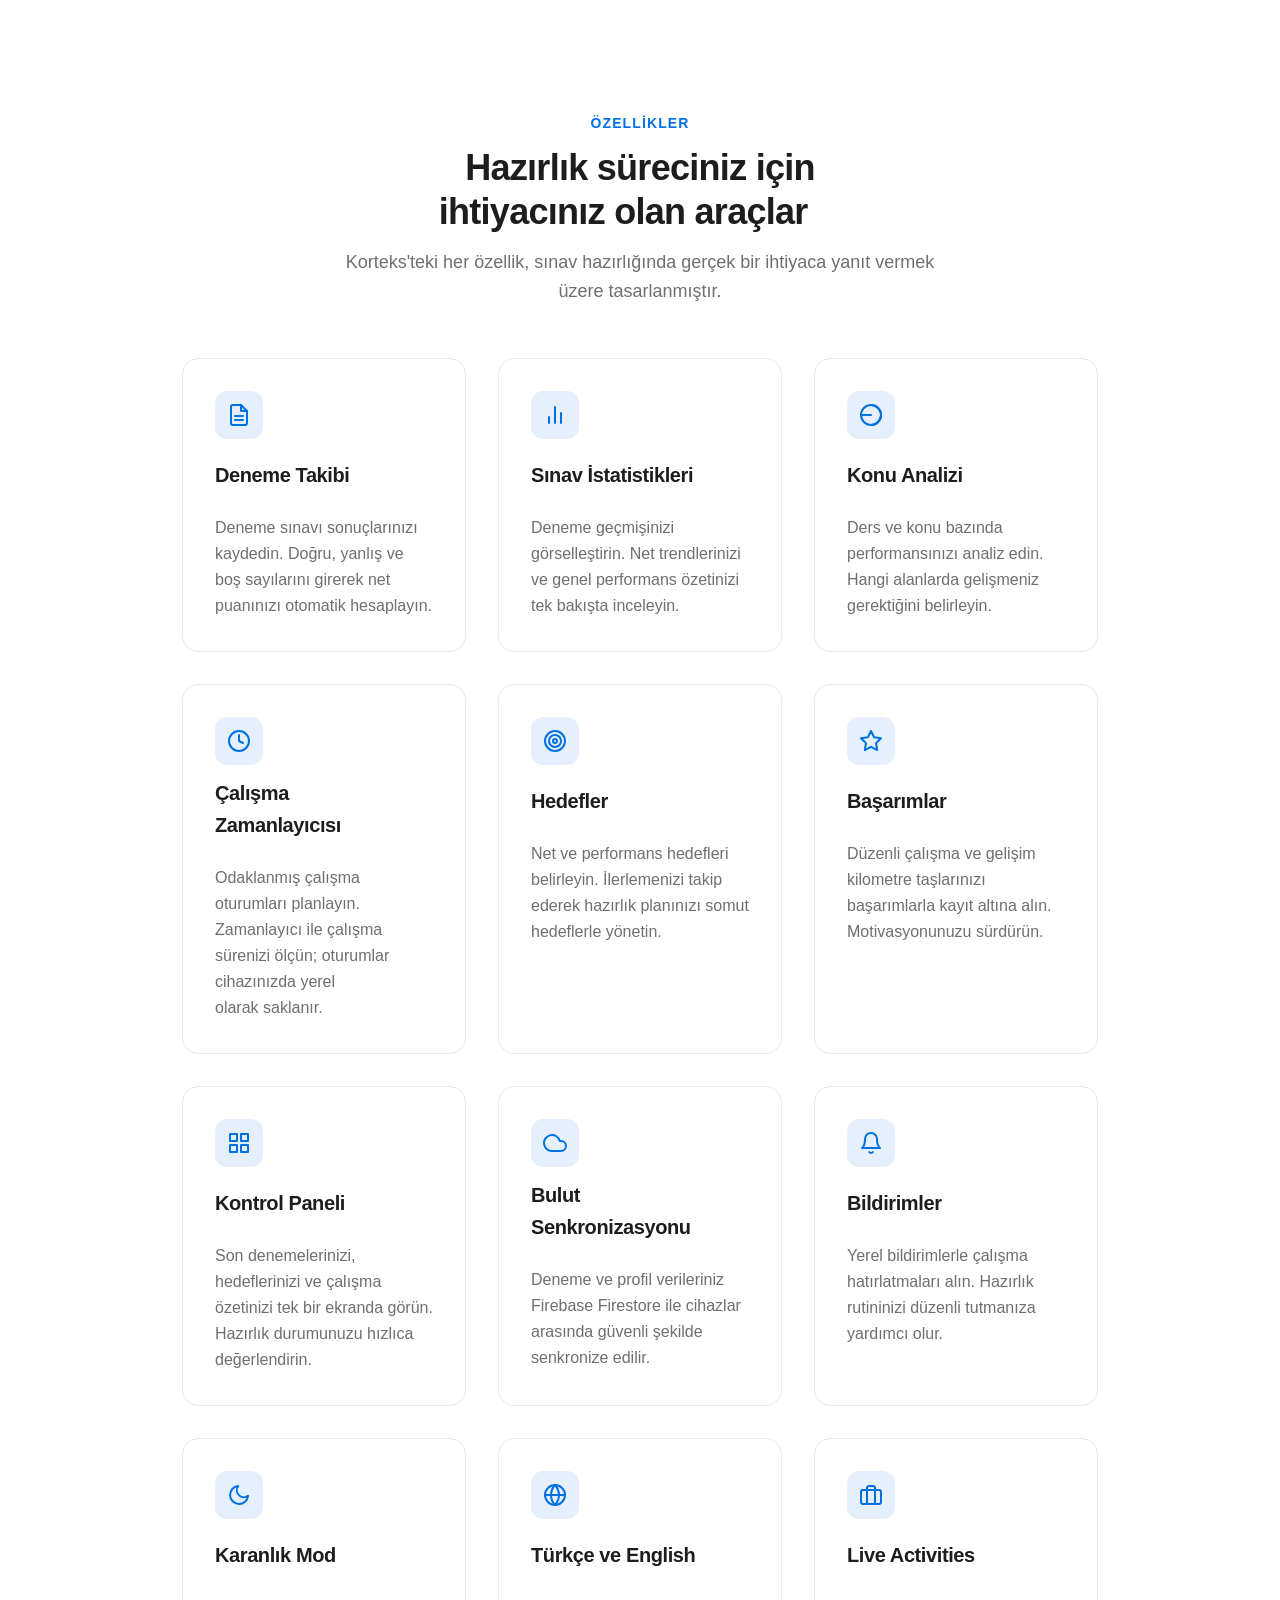
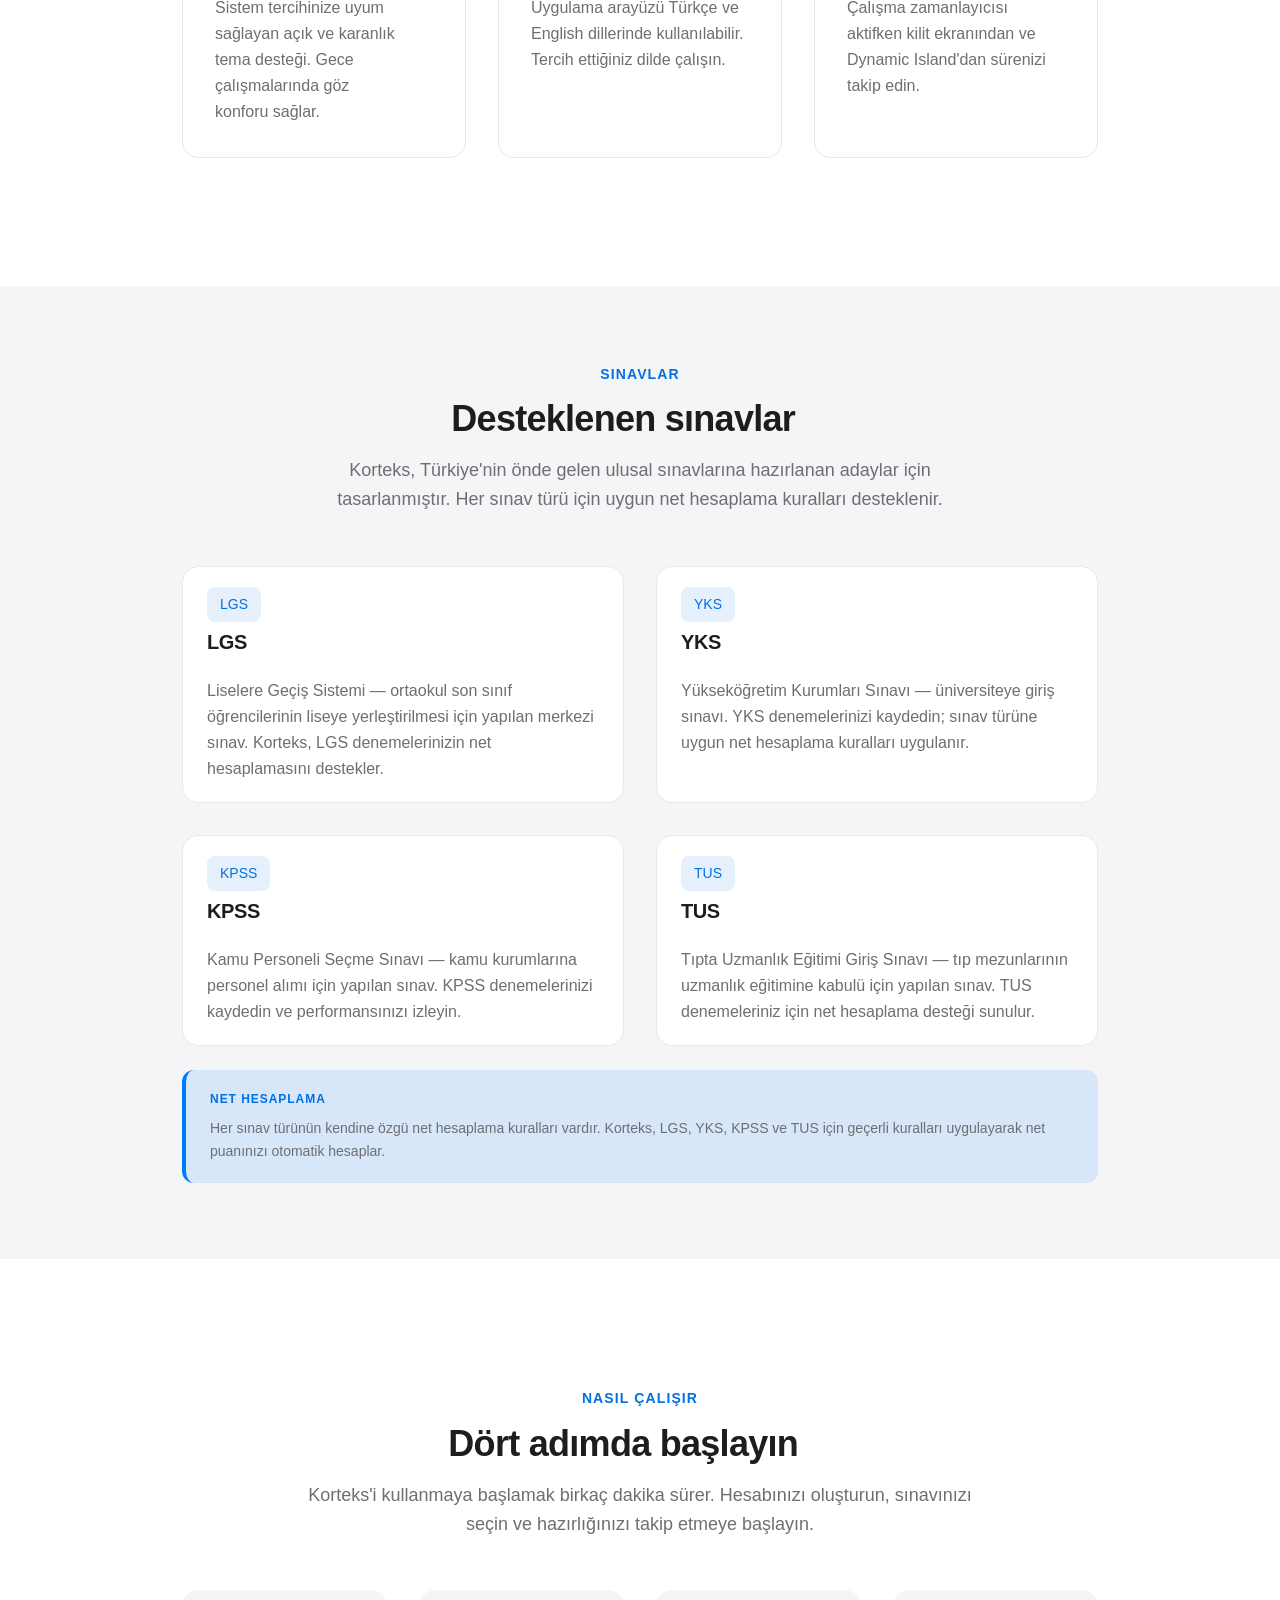
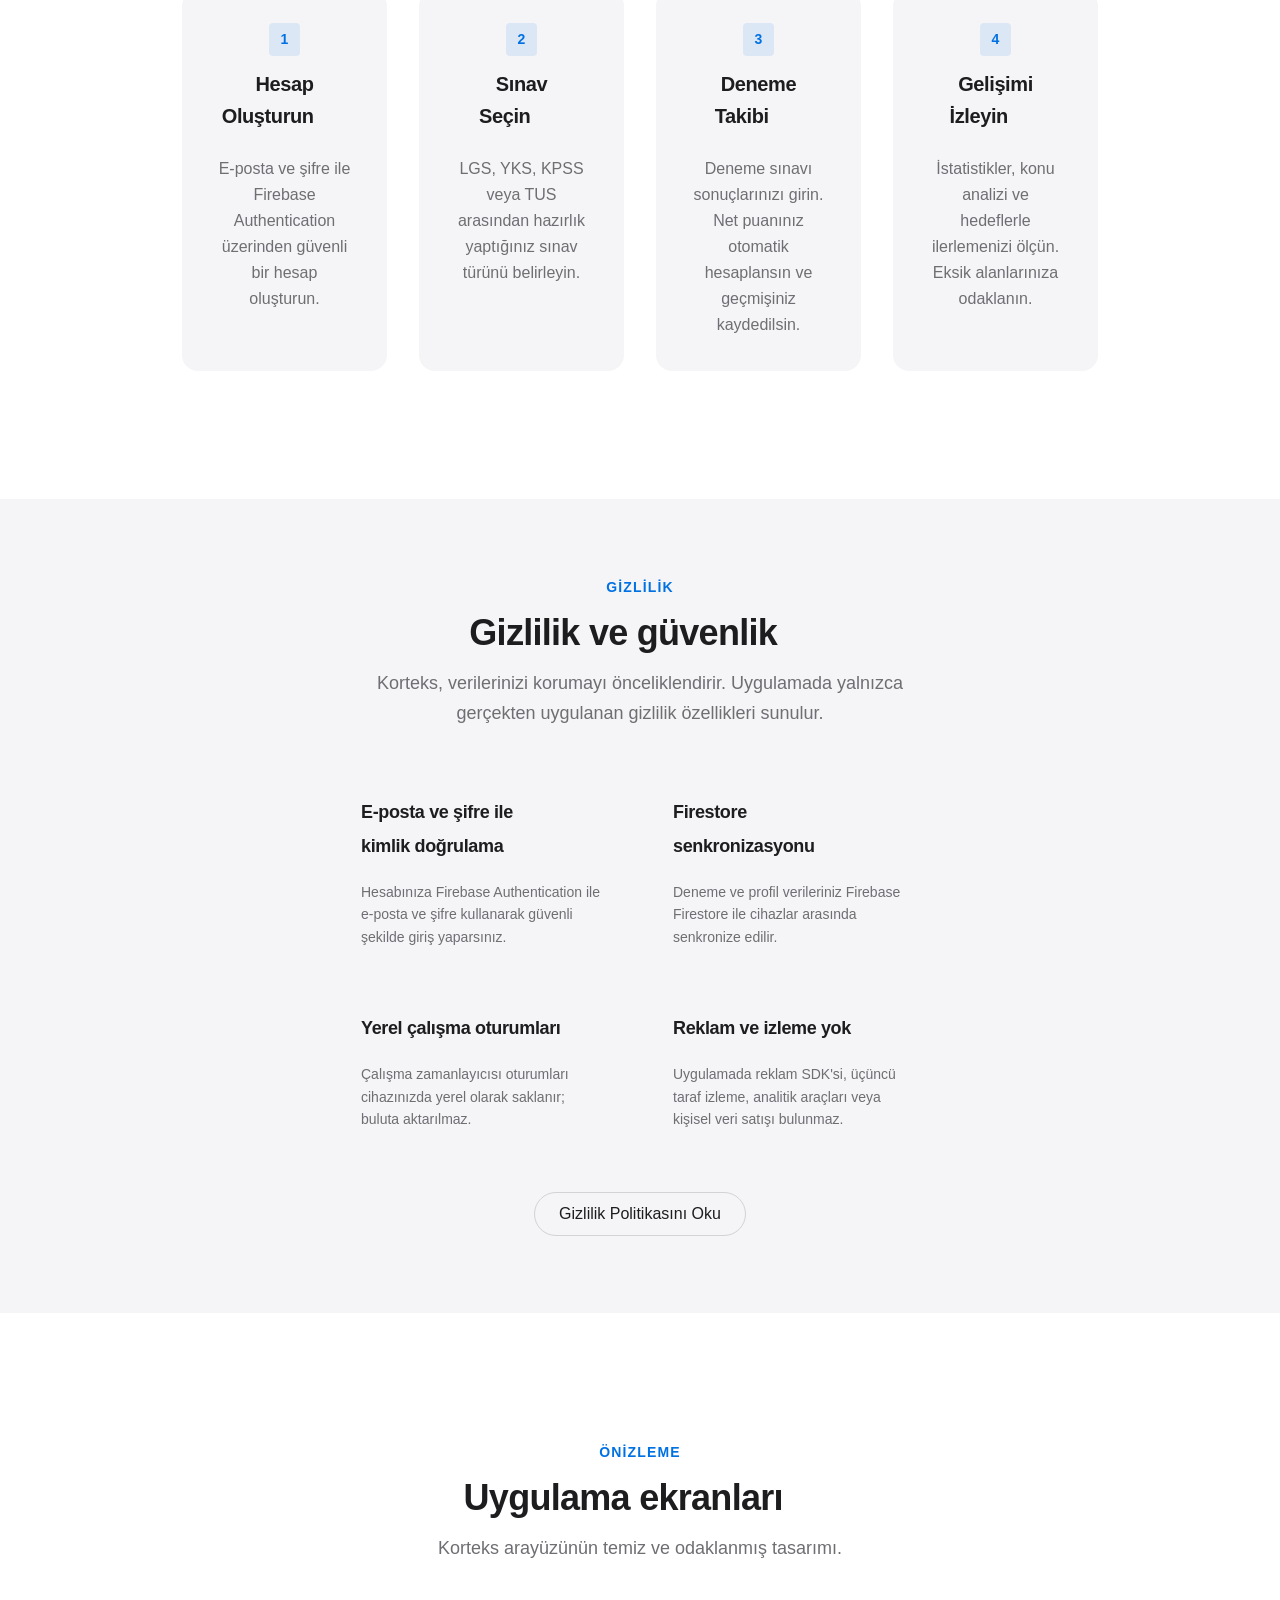
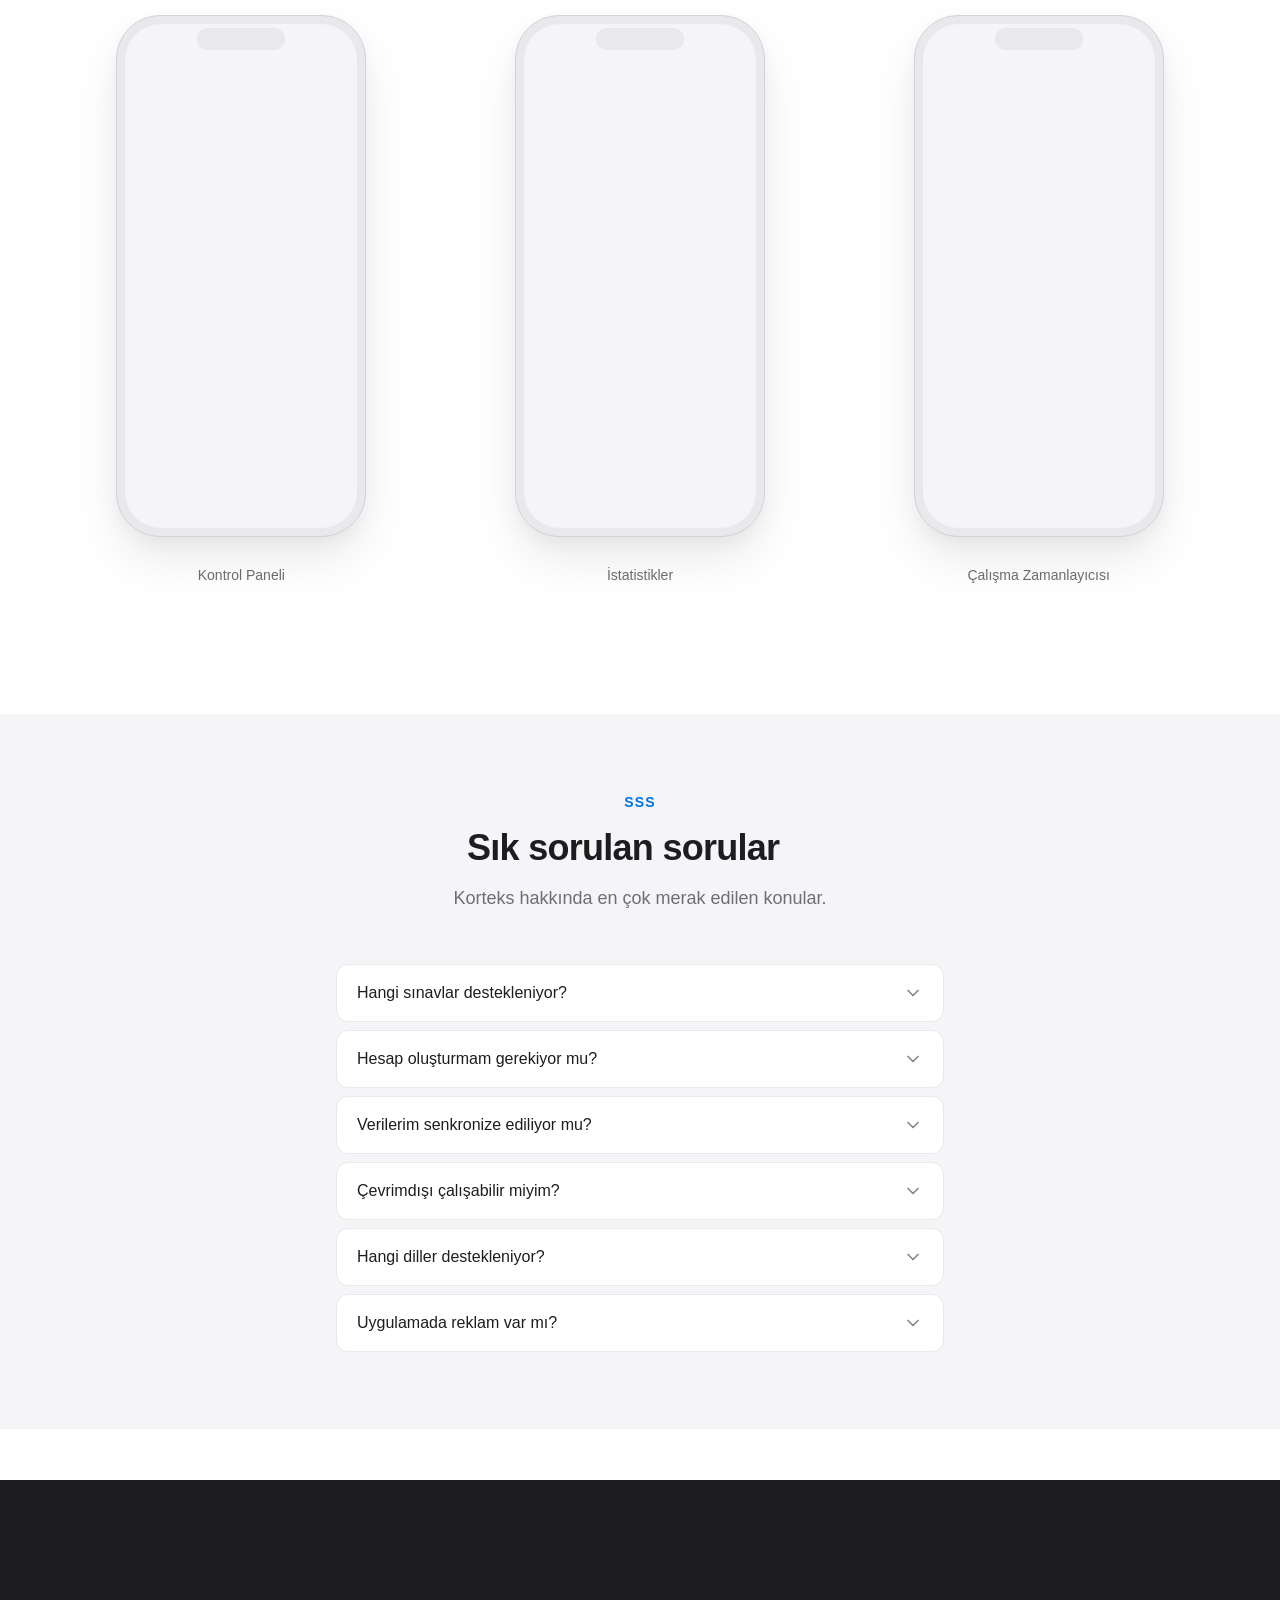
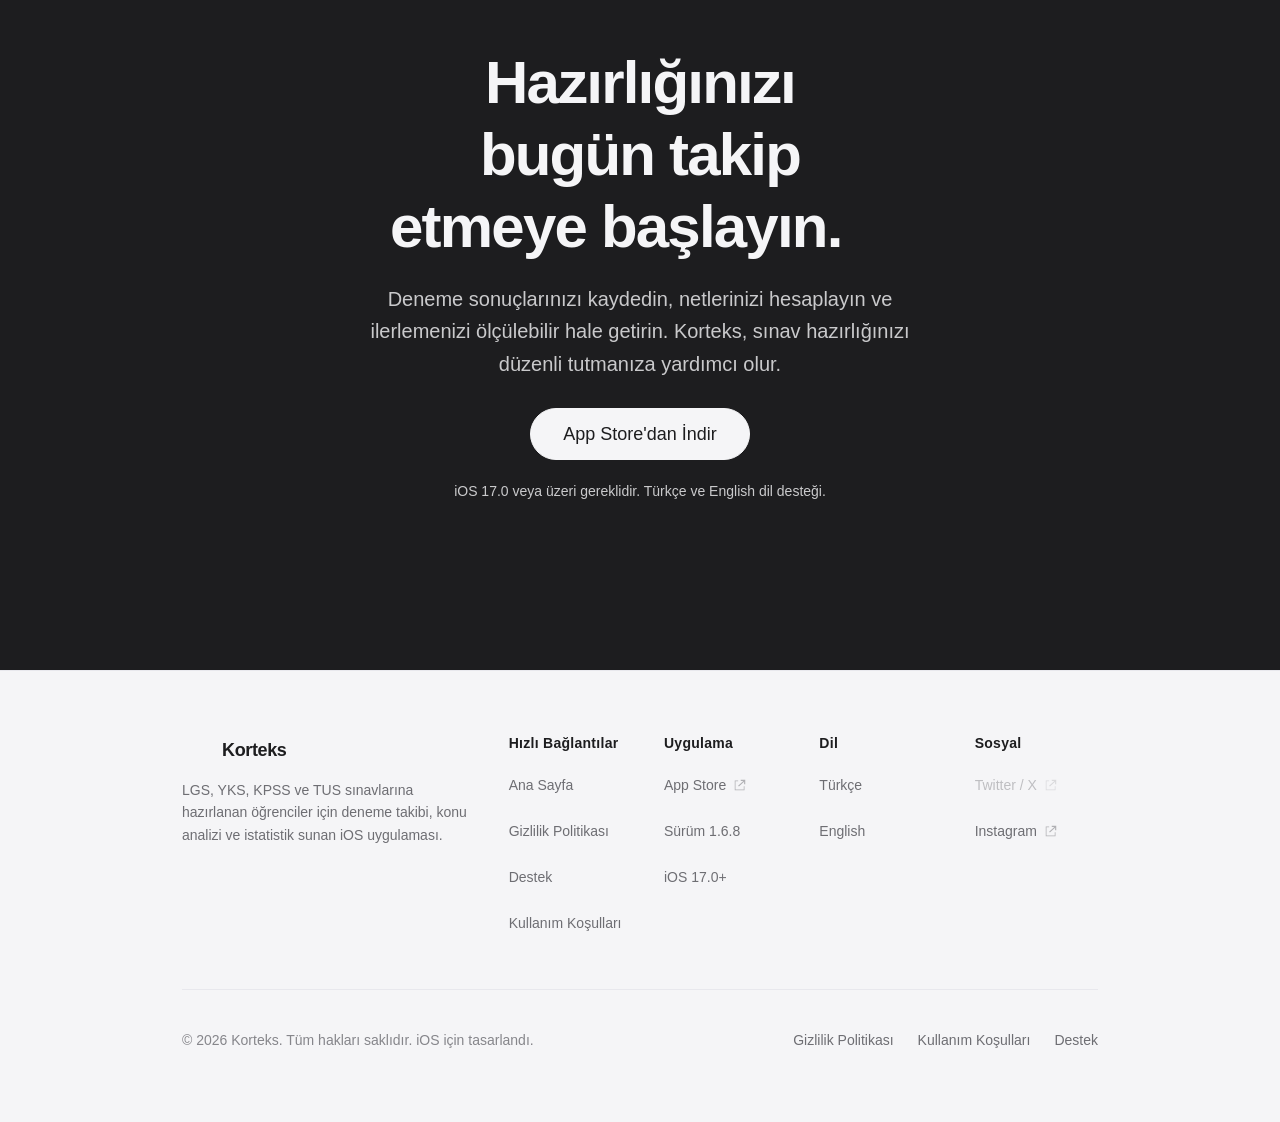
==== commit dbd7dc10: "chore: version bumped to 1.6.8" ====
--- a/index.html
+++ b/index.html
@@ -1029,7 +1029,7 @@
                 <a href="https://apps.apple.com/us/app/korteks-deneme-takip-analiz/id6778207399" class="footer-links__link footer-links__link--external" target="_blank" rel="noopener noreferrer">App Store</a>
               </li>
               <li class="footer-links__item">
-                <span class="footer-links__link">Sürüm 1.6.0</span>
+                <span class="footer-links__link">Sürüm 1.6.8</span>
               </li>
               <li class="footer-links__item">
                 <span class="footer-links__link">iOS 17.0+</span>
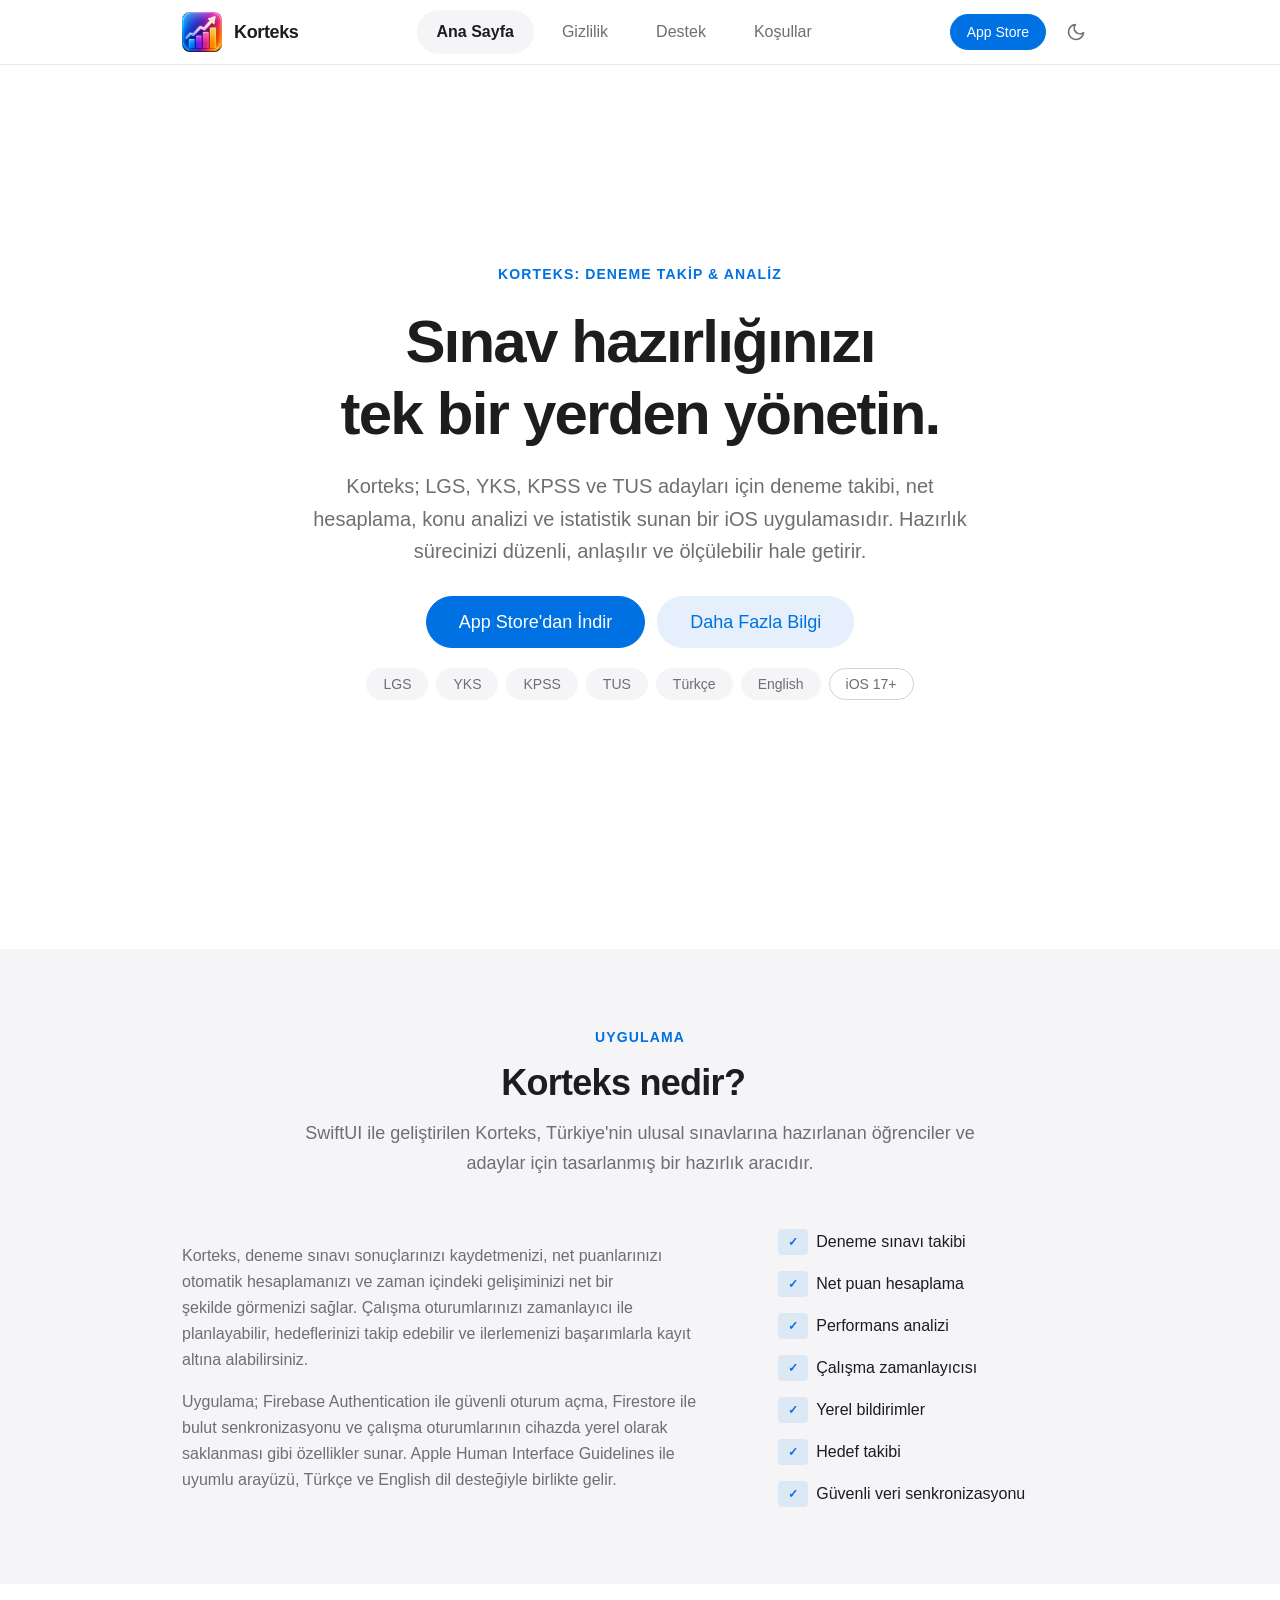
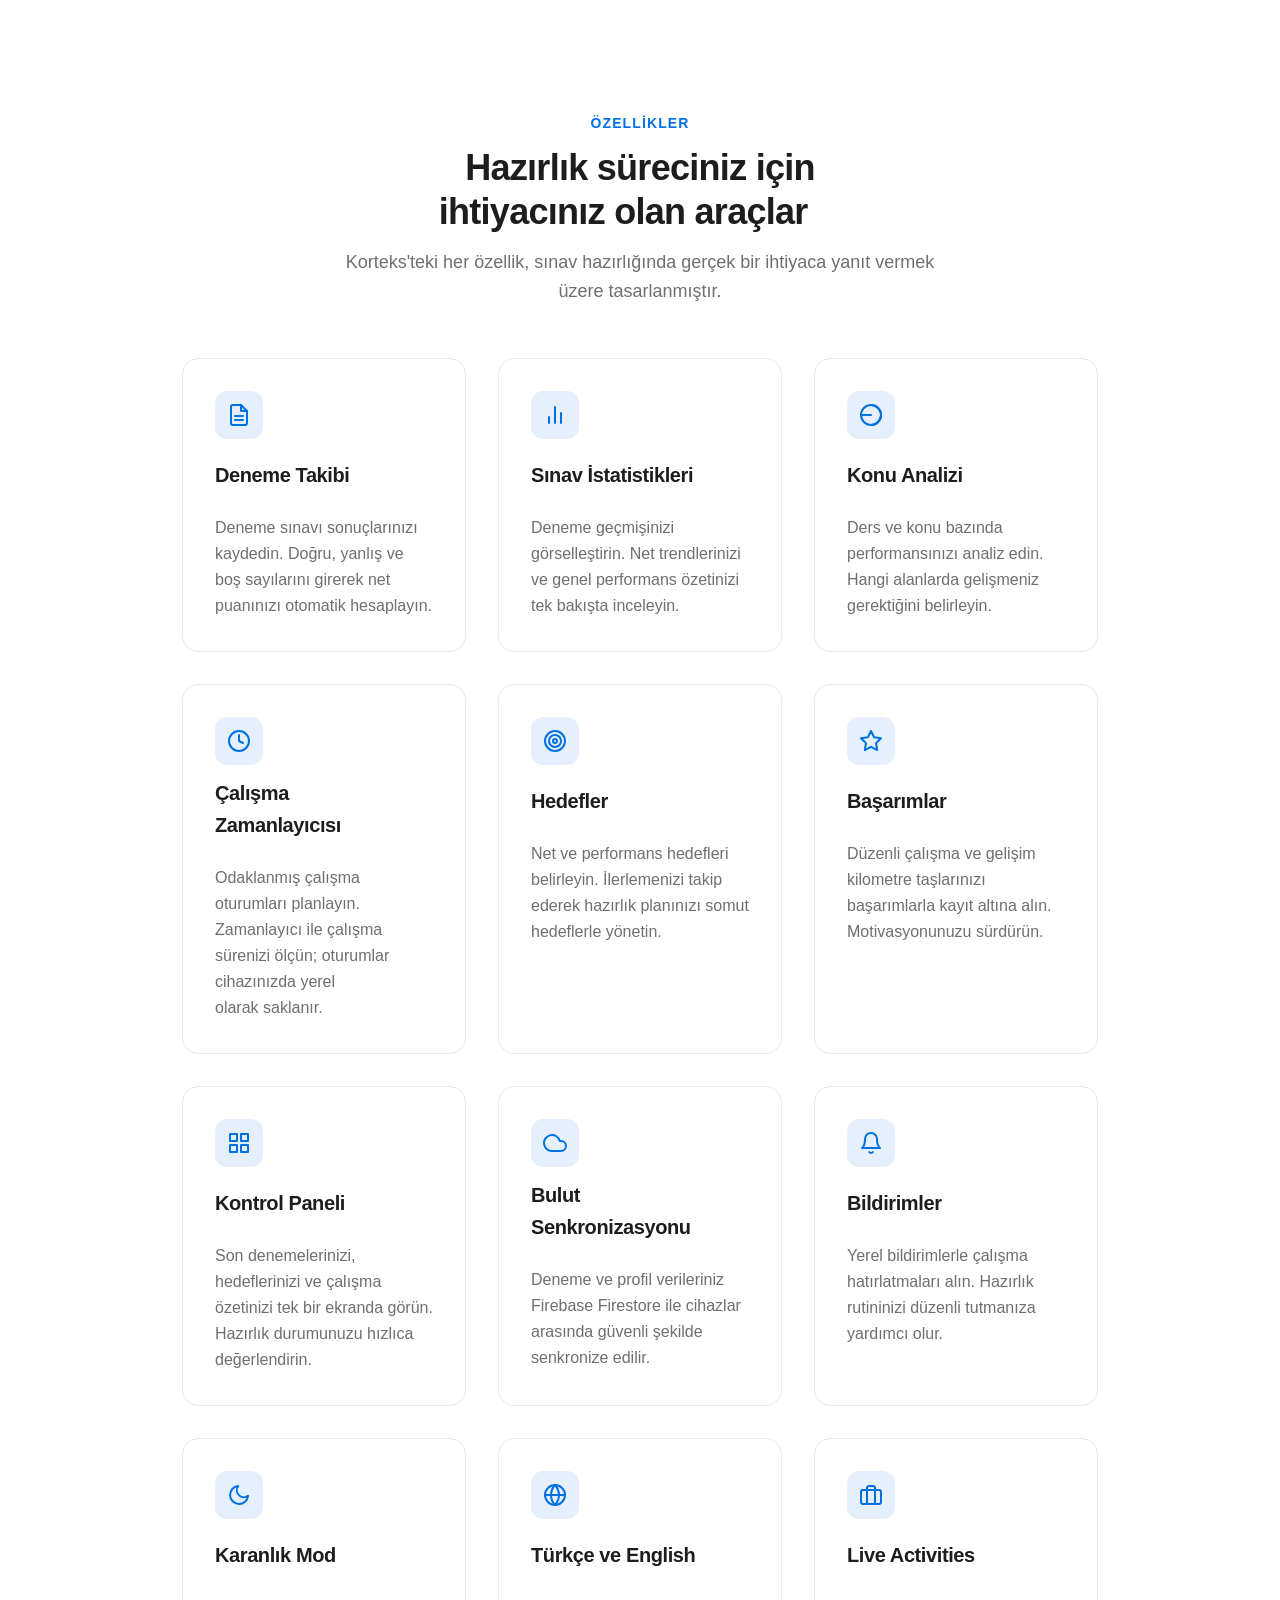
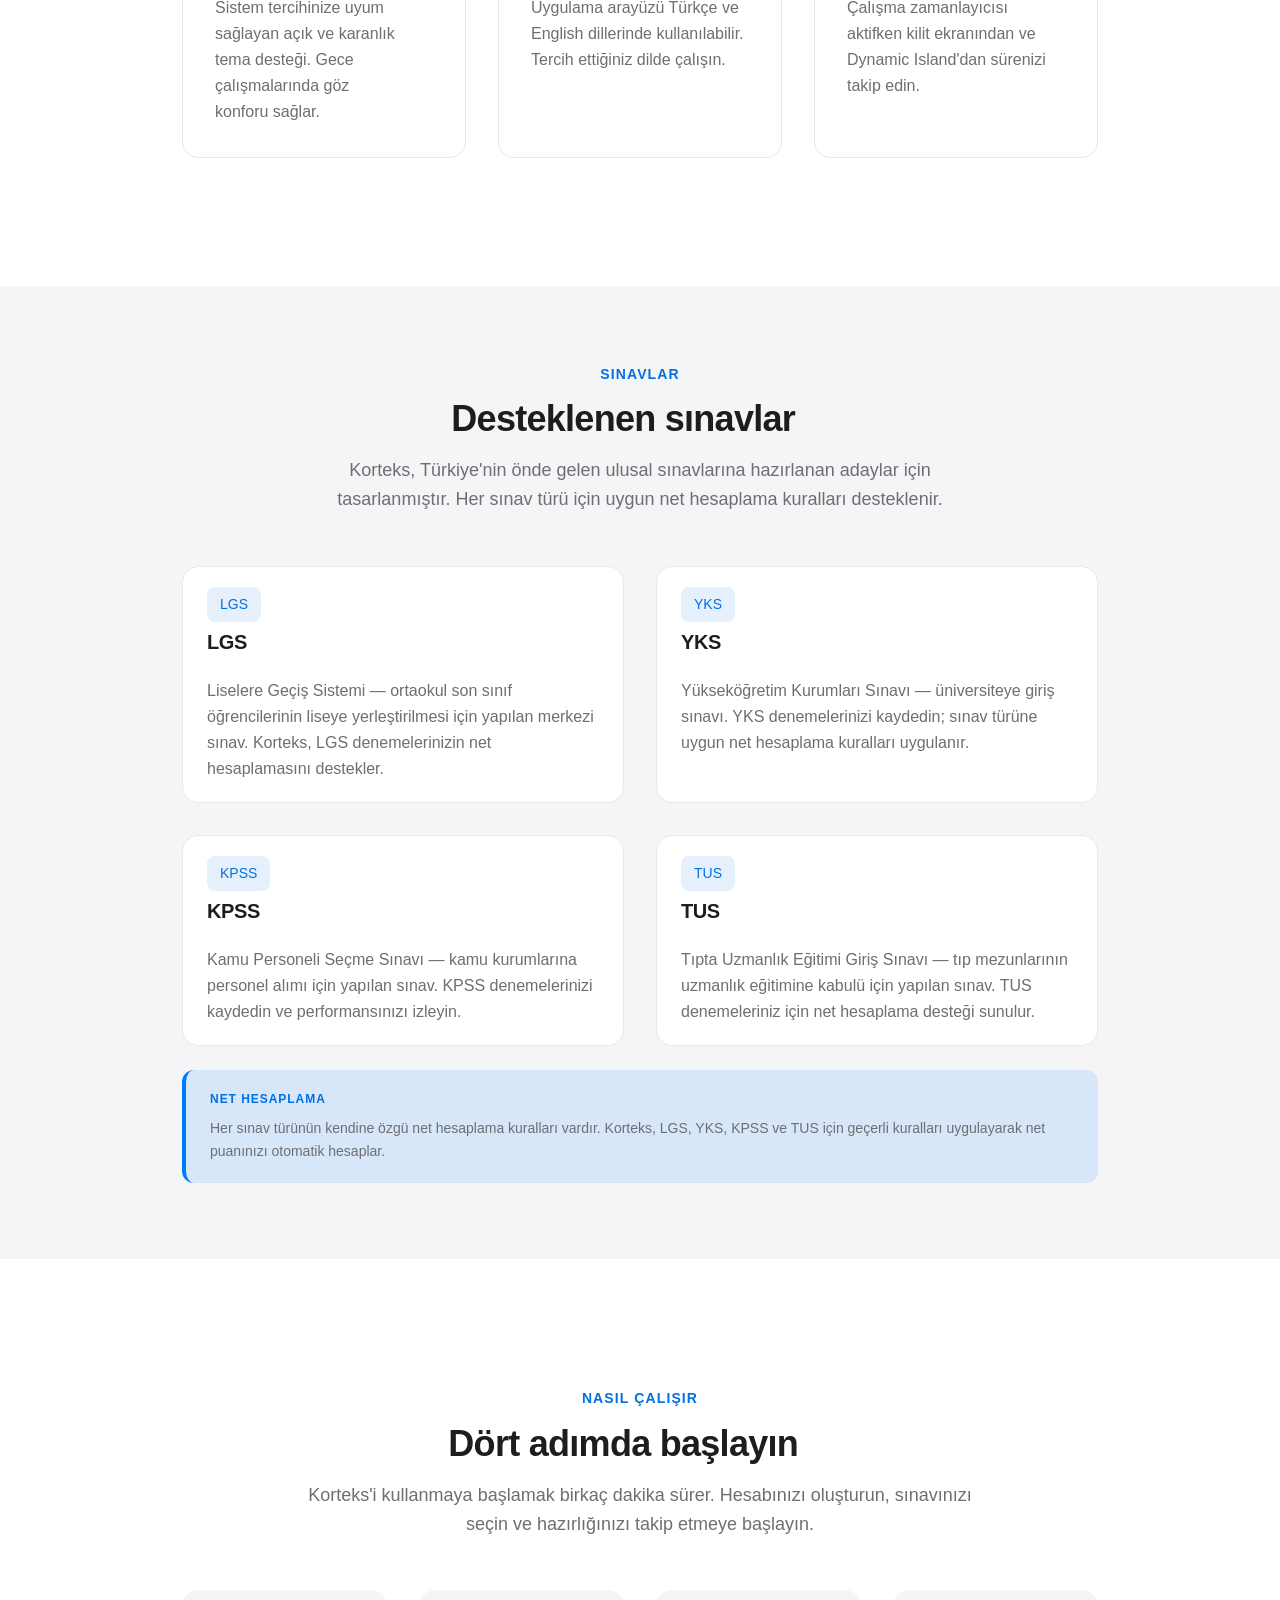
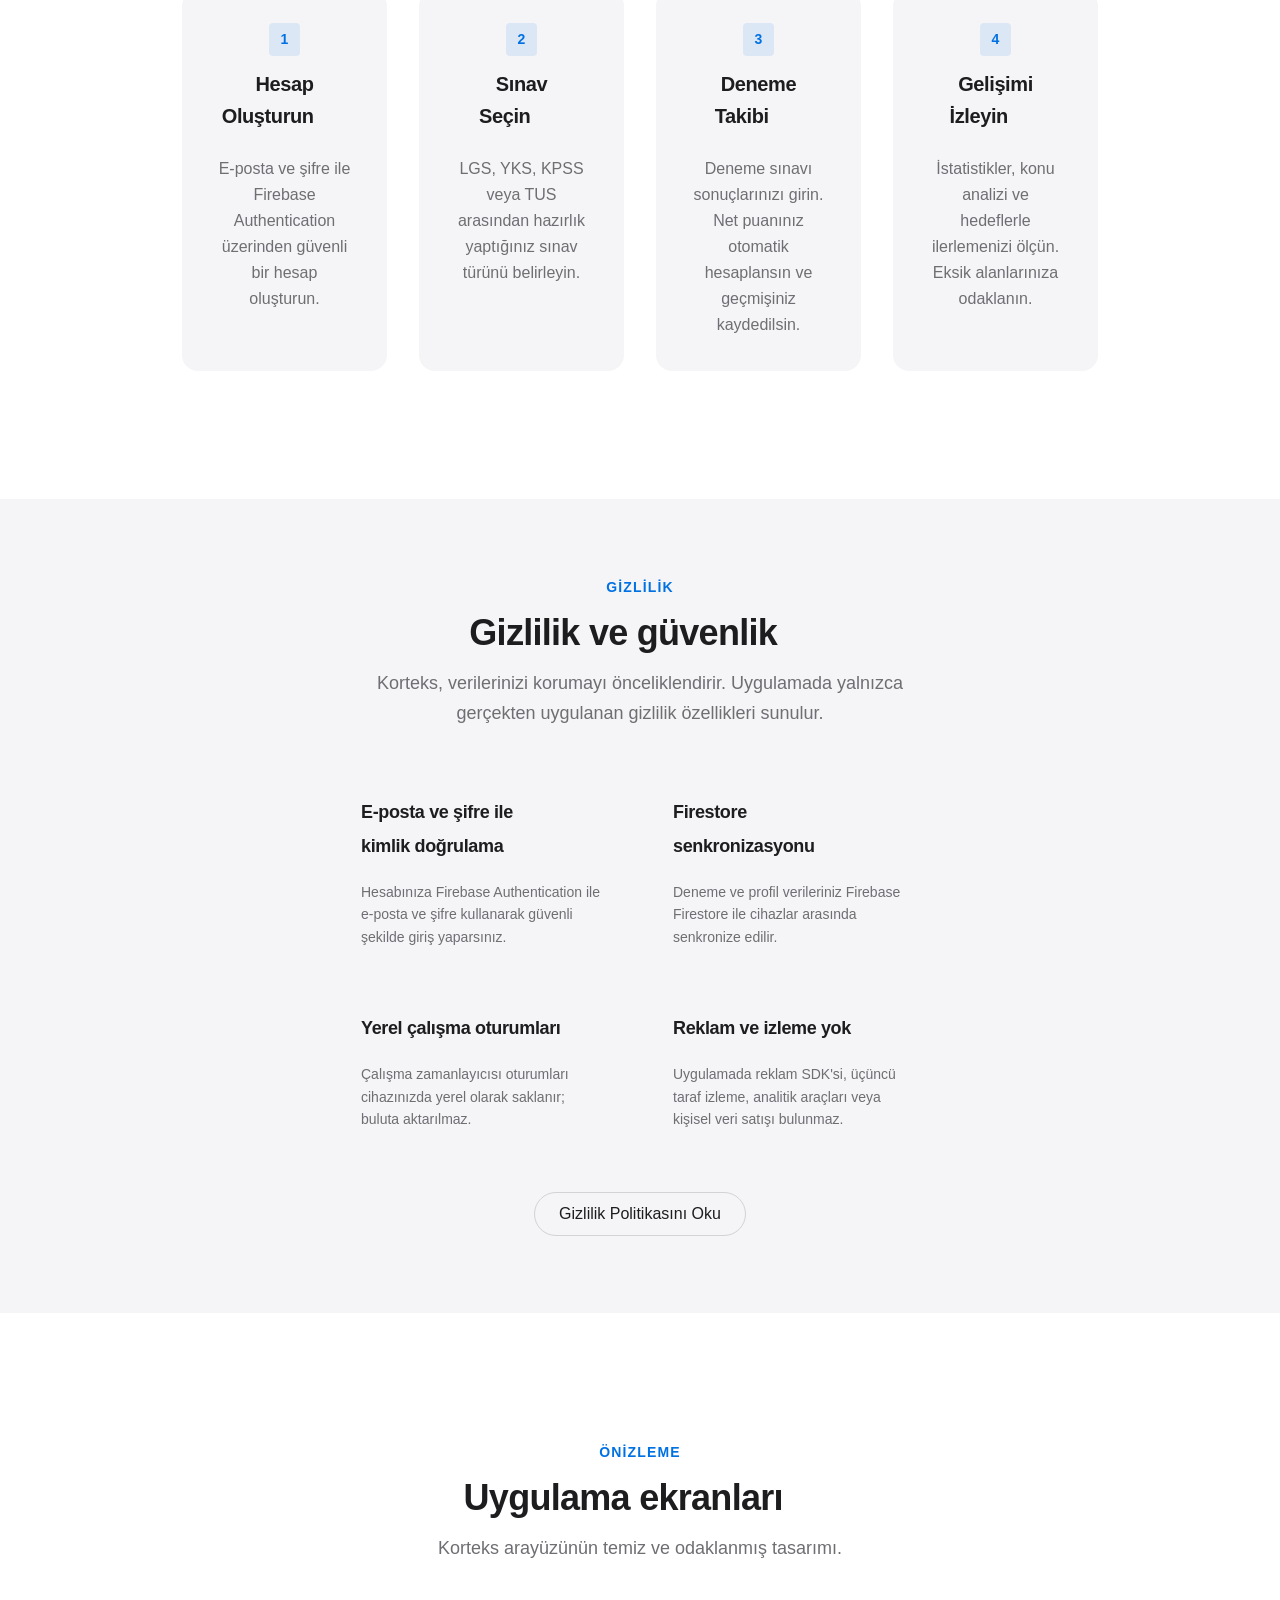
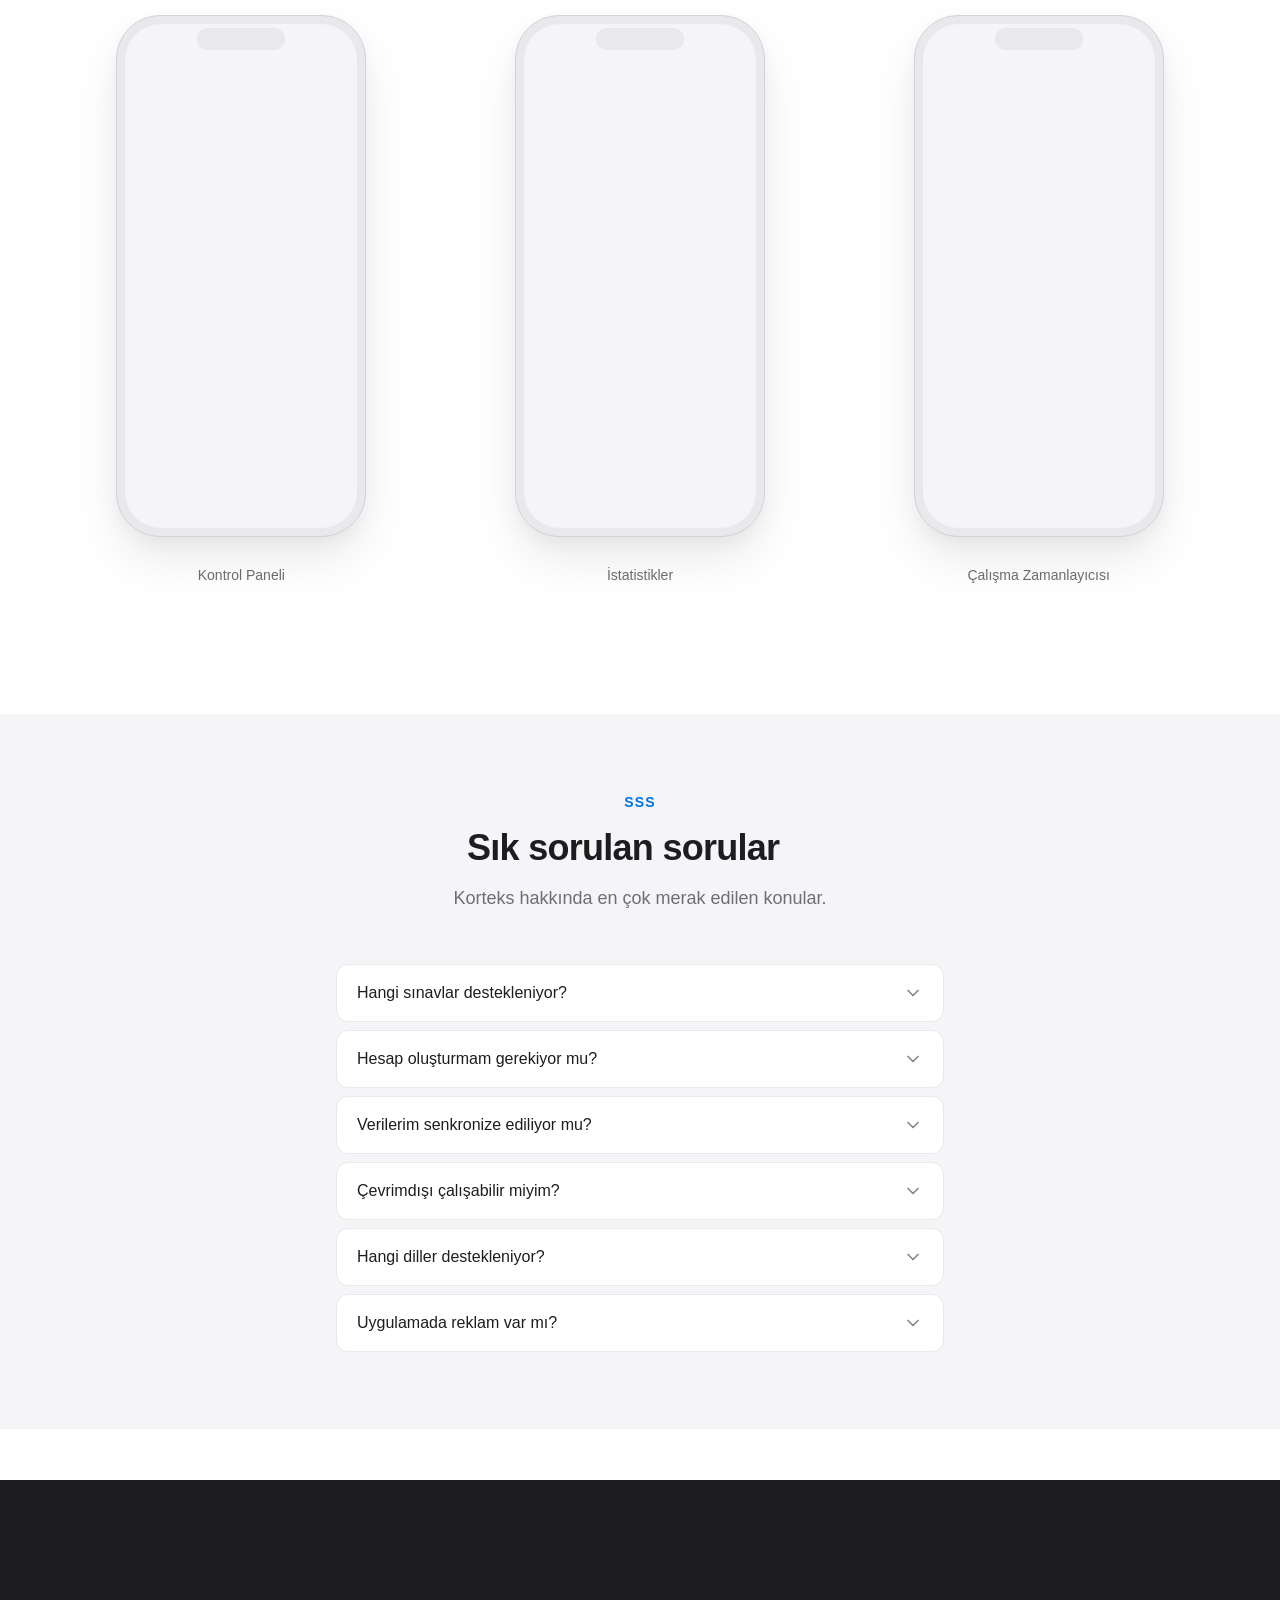
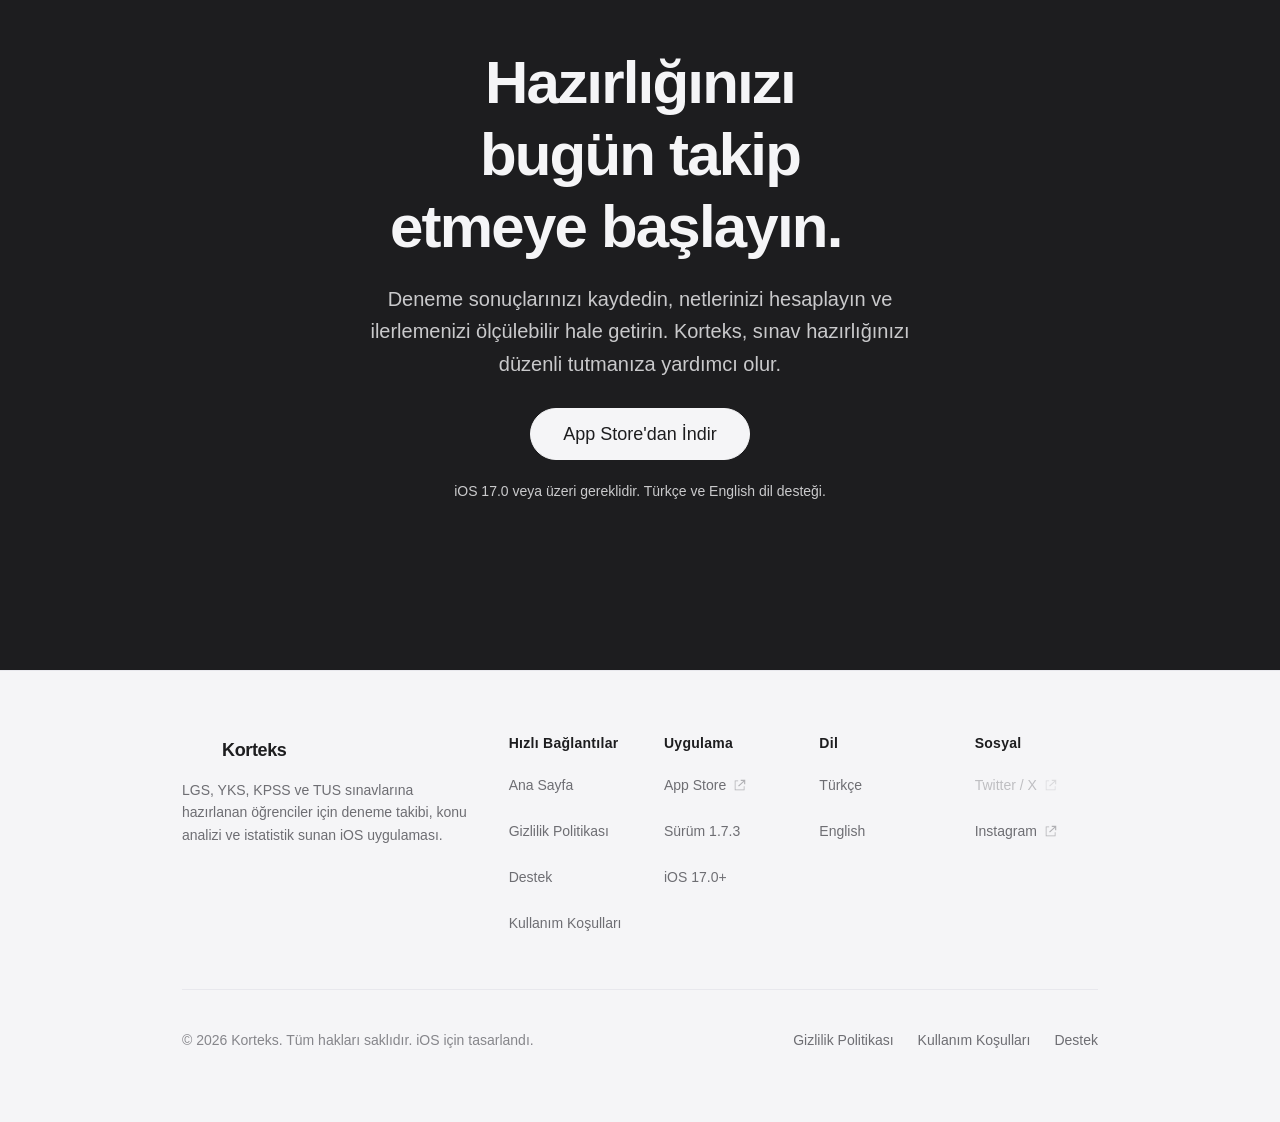
==== commit a122dc81: "chore: version bumped to 1.7.3" ====
--- a/index.html
+++ b/index.html
@@ -1029,7 +1029,7 @@
                 <a href="https://apps.apple.com/us/app/korteks-deneme-takip-analiz/id6778207399" class="footer-links__link footer-links__link--external" target="_blank" rel="noopener noreferrer">App Store</a>
               </li>
               <li class="footer-links__item">
-                <span class="footer-links__link">Sürüm 1.6.8</span>
+                <span class="footer-links__link">Sürüm 1.7.3</span>
               </li>
               <li class="footer-links__item">
                 <span class="footer-links__link">iOS 17.0+</span>
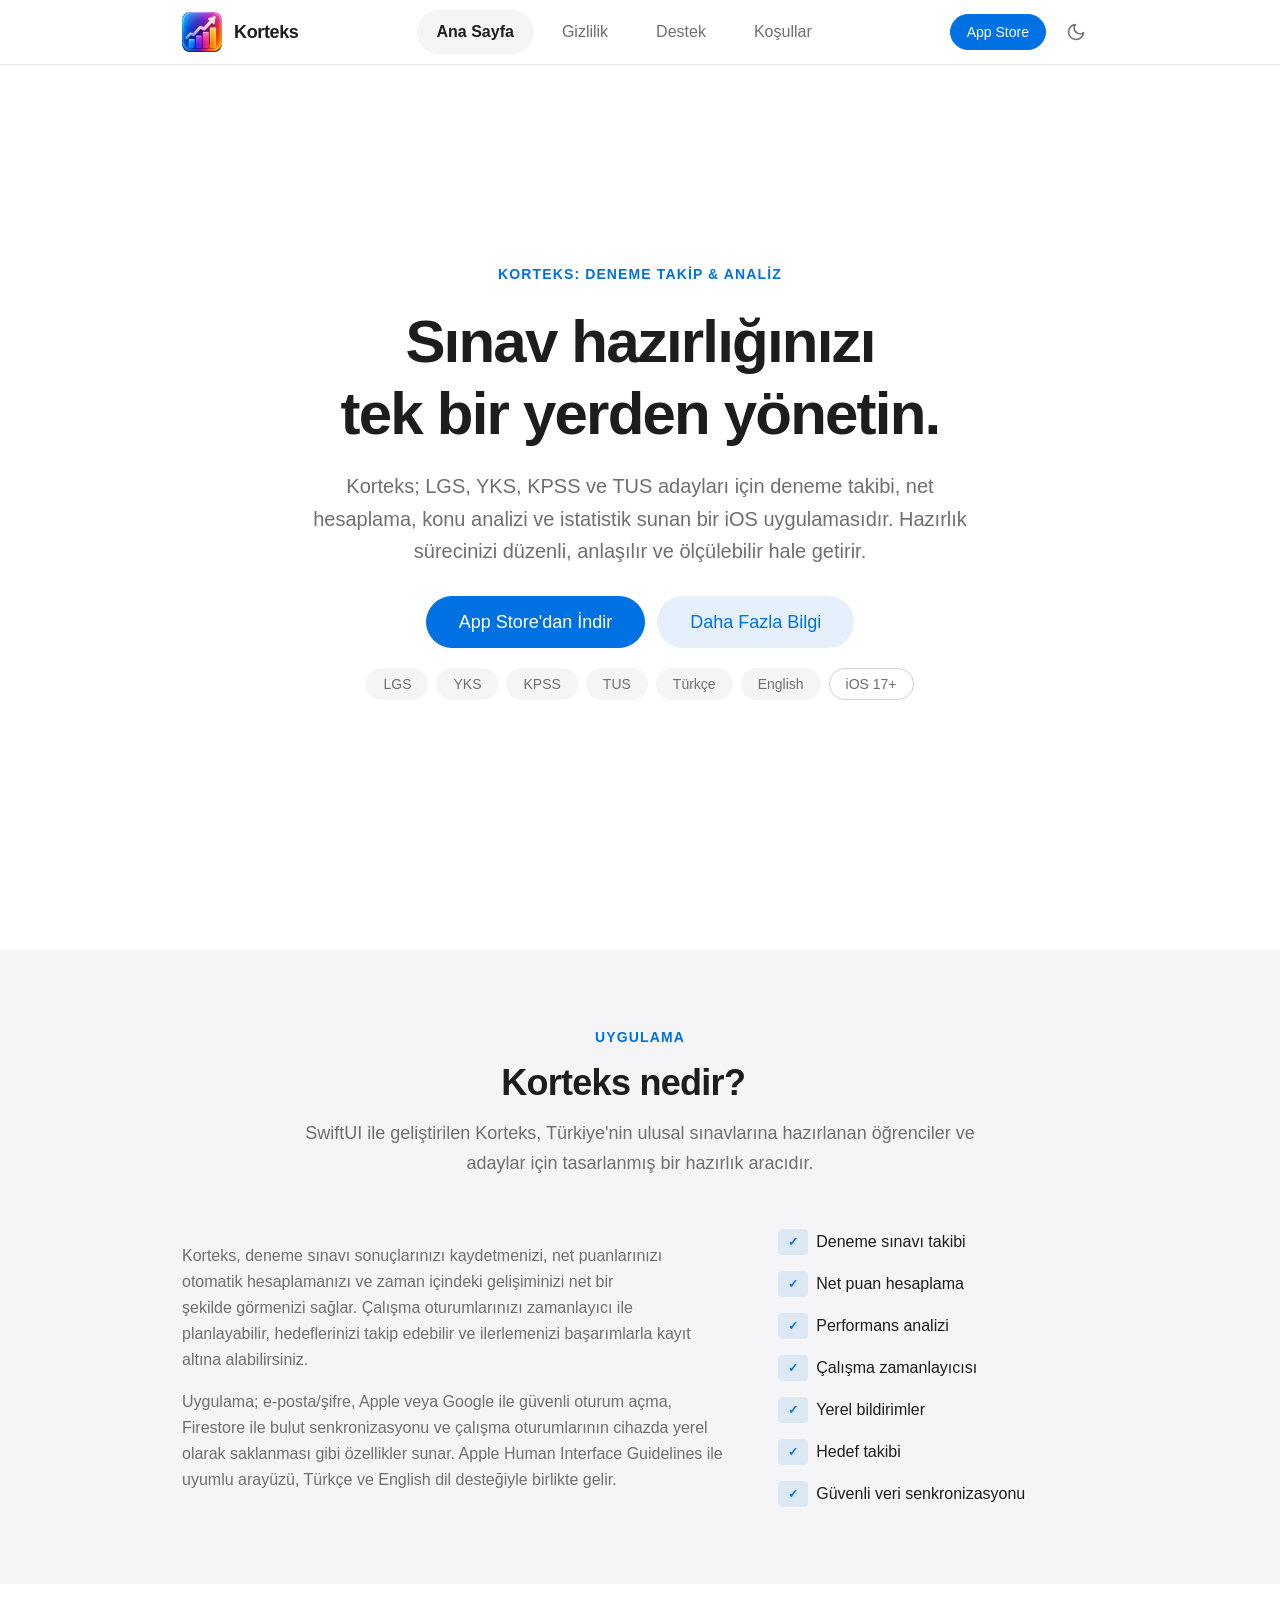
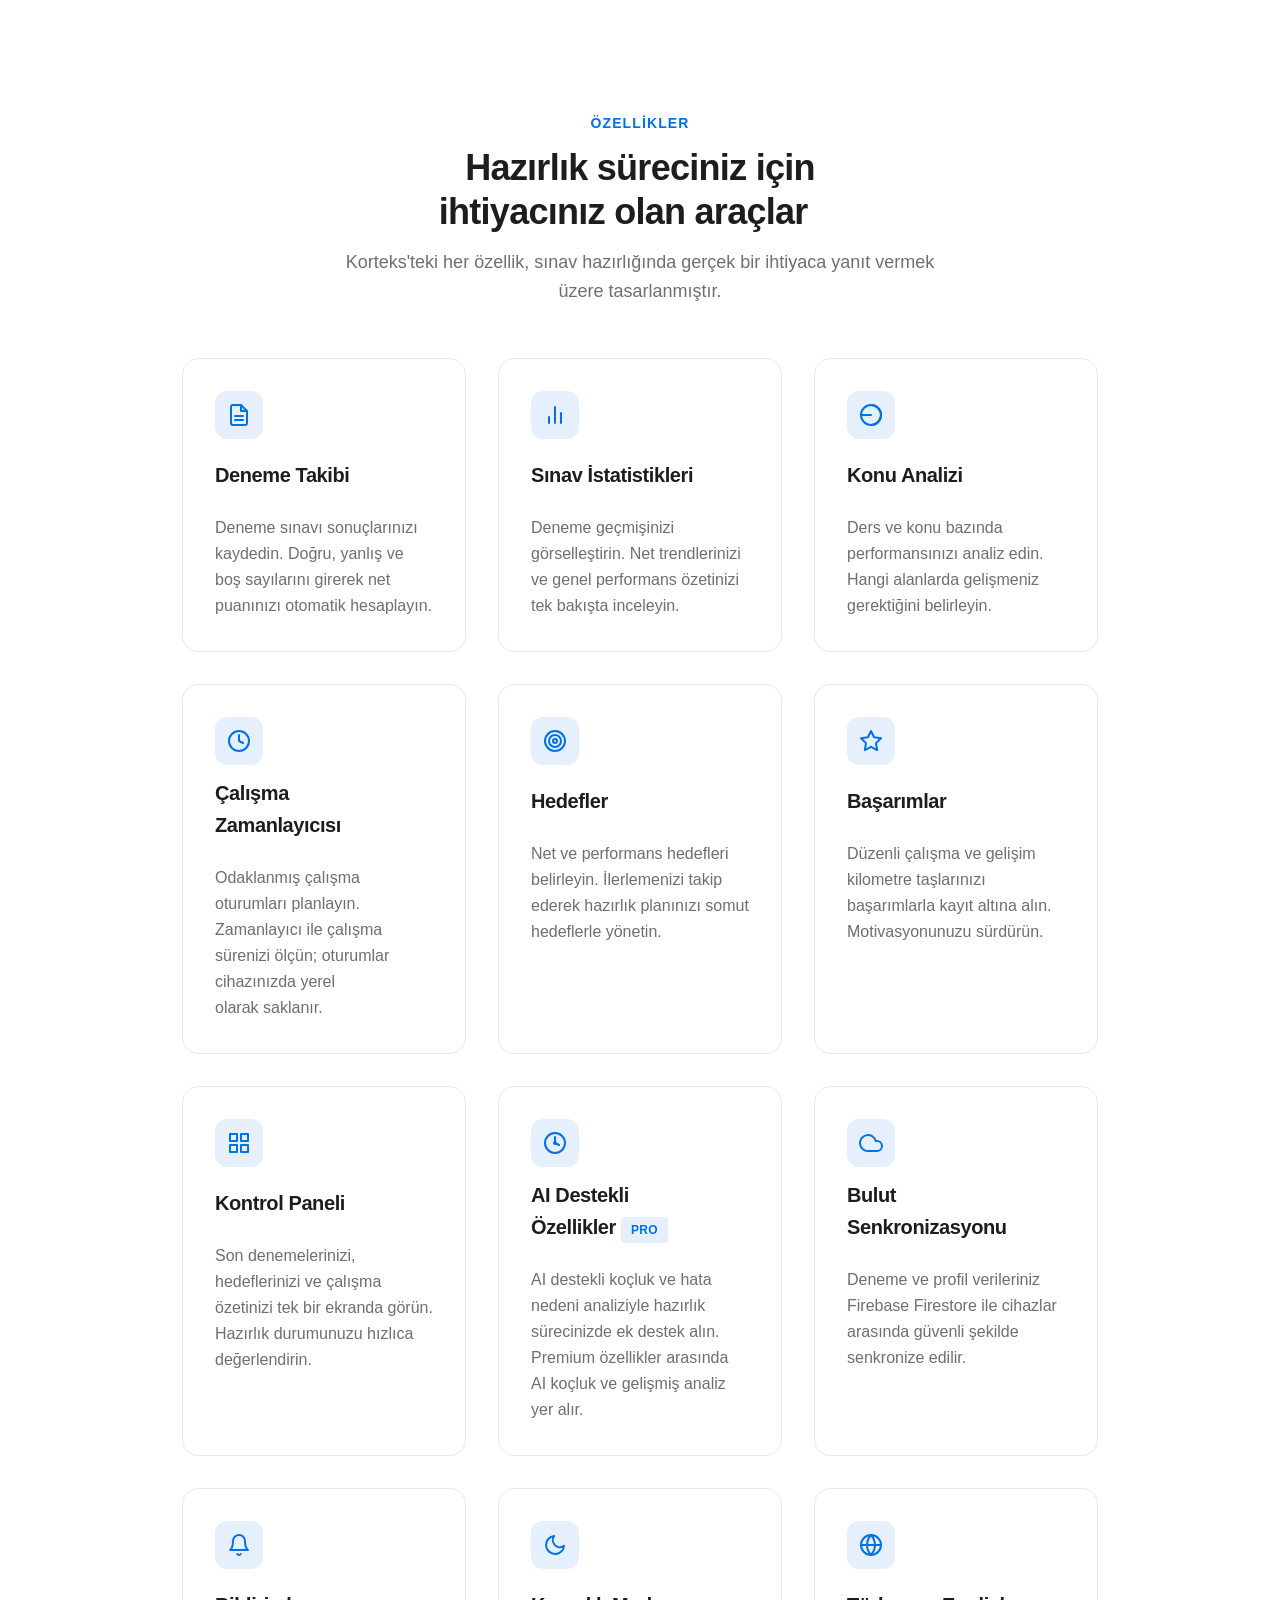
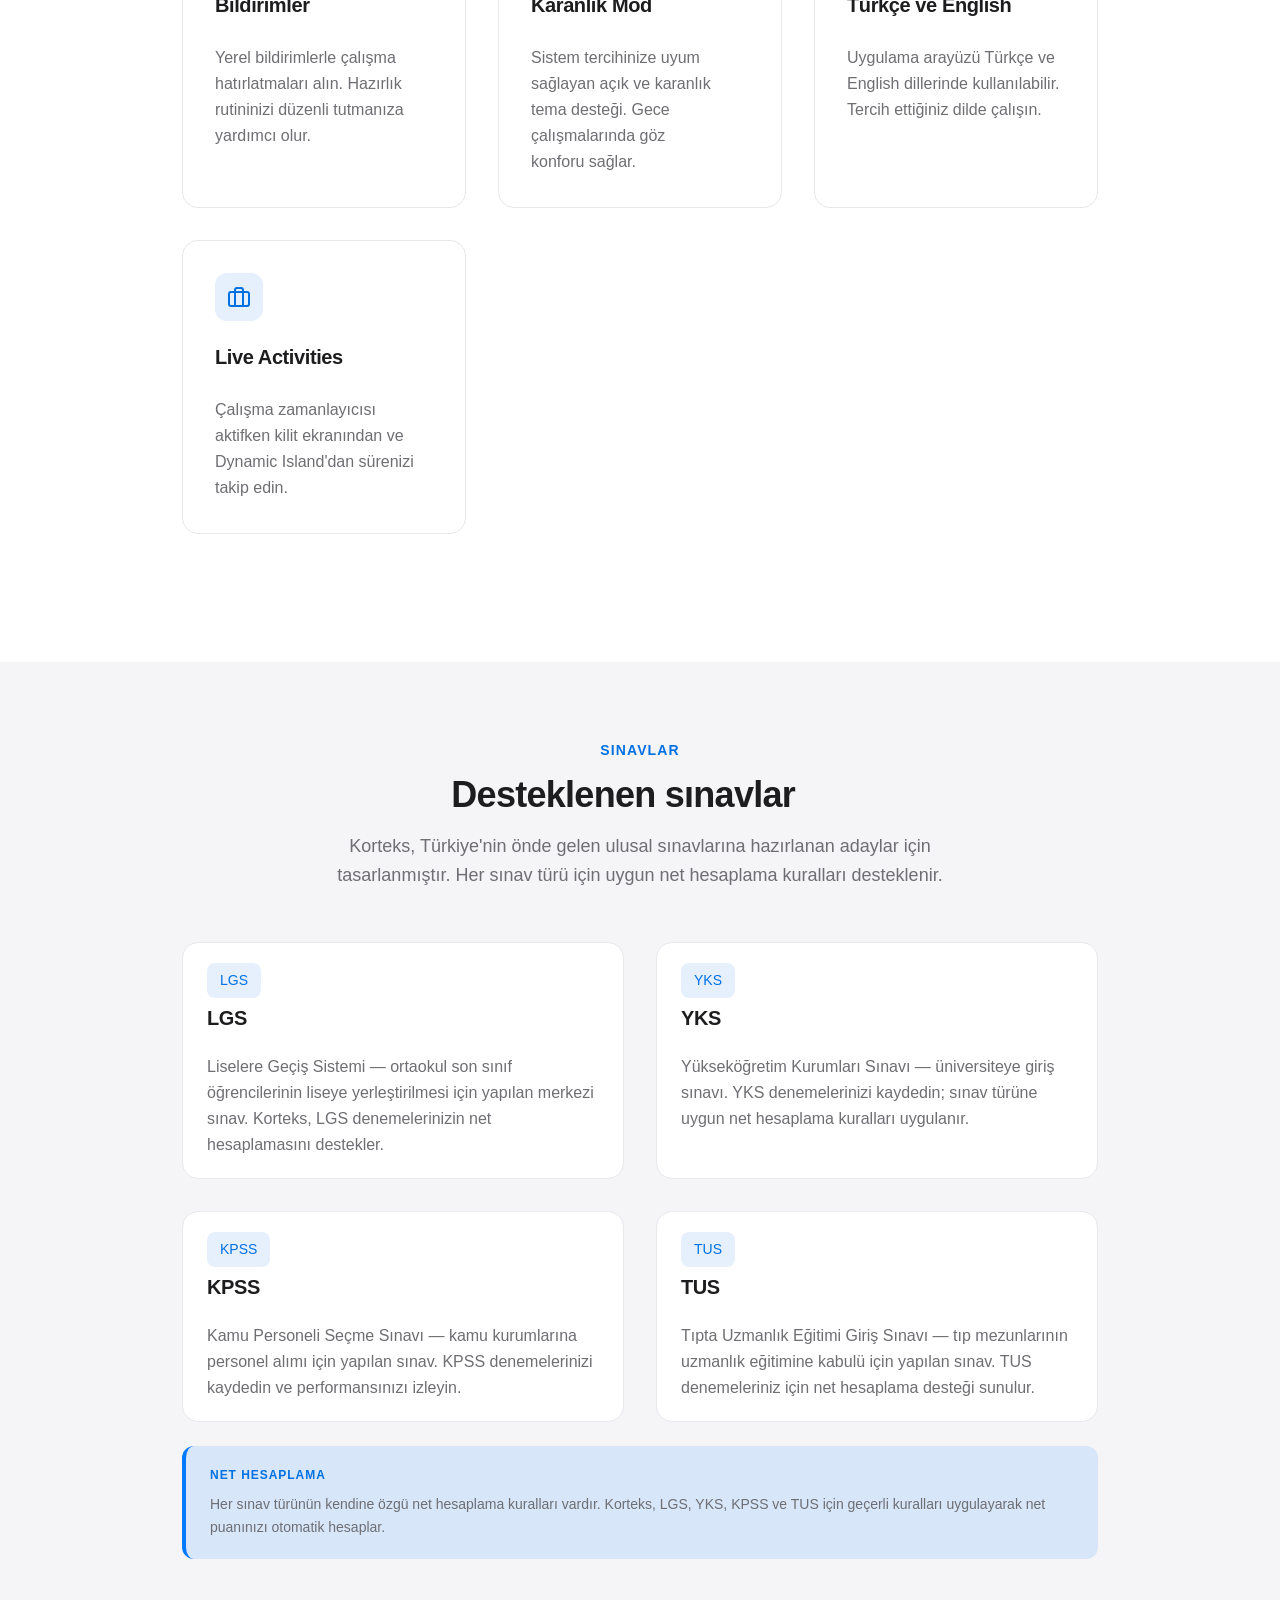
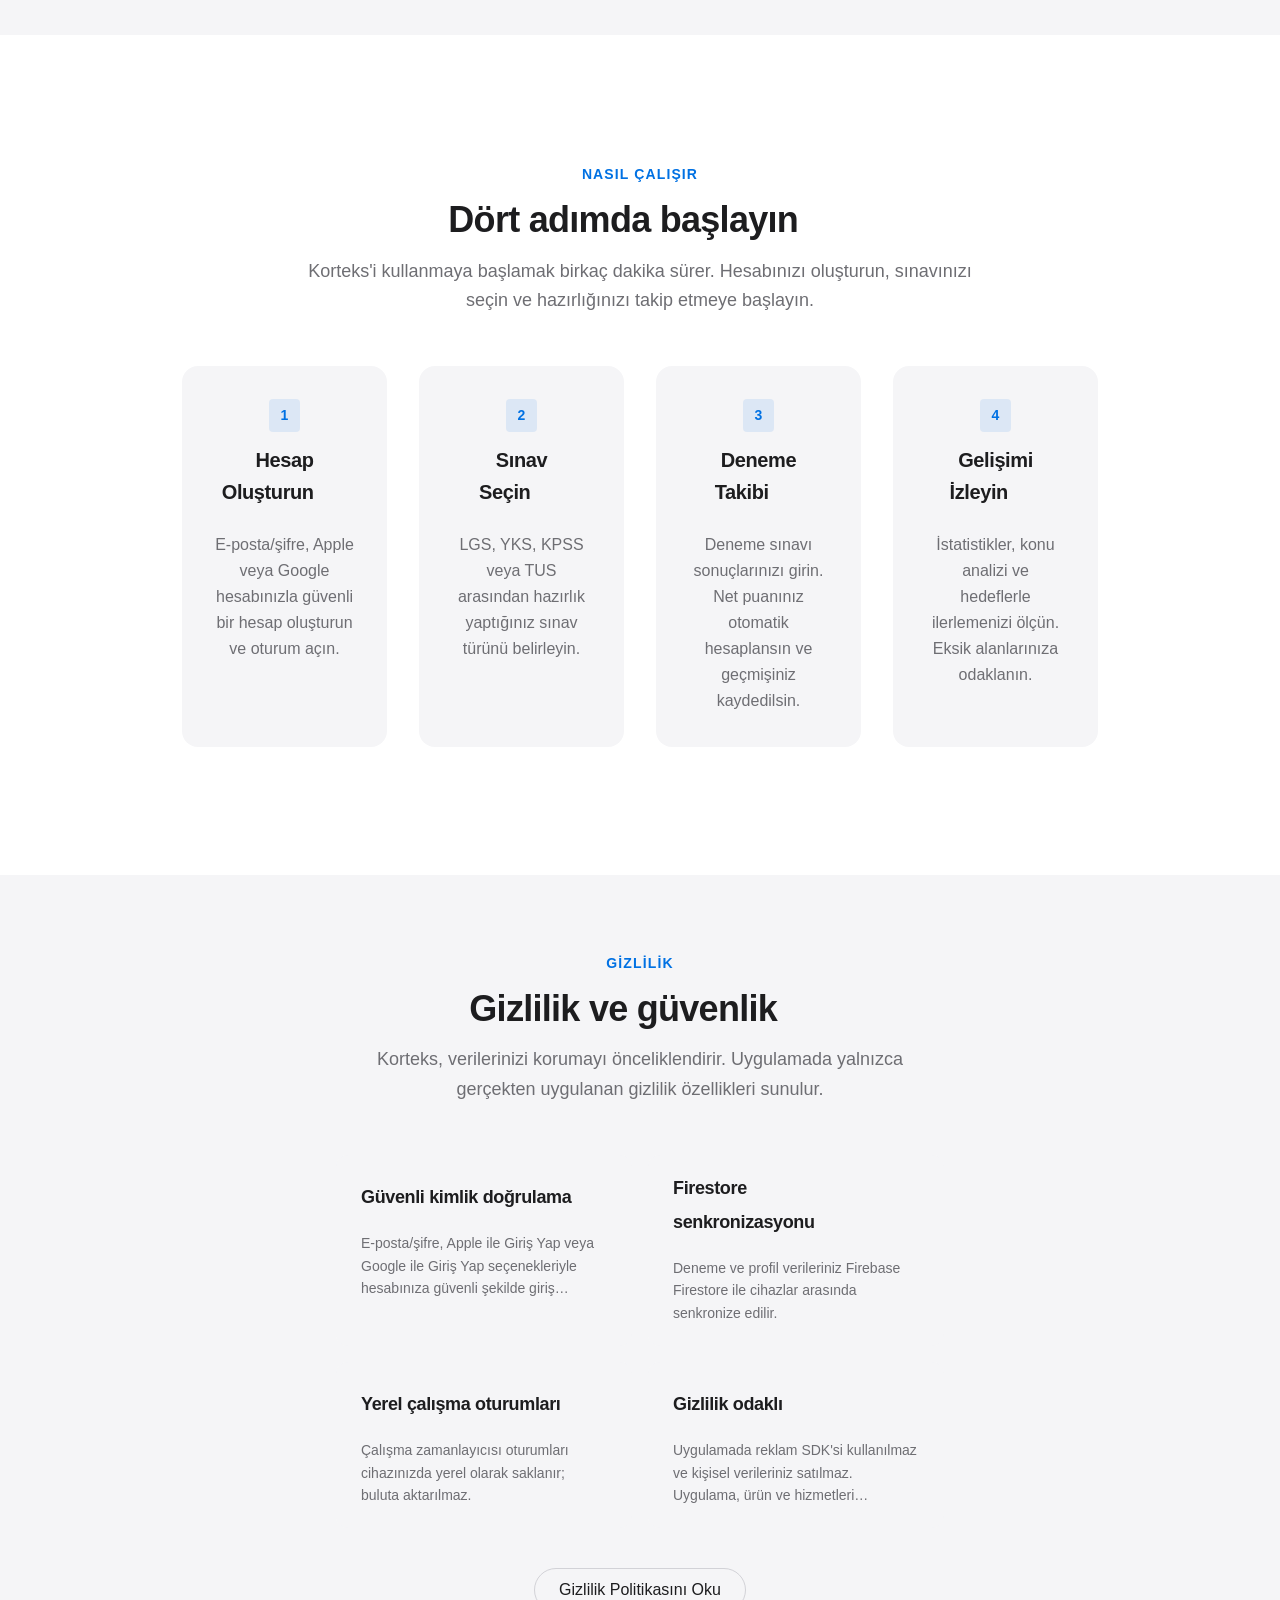
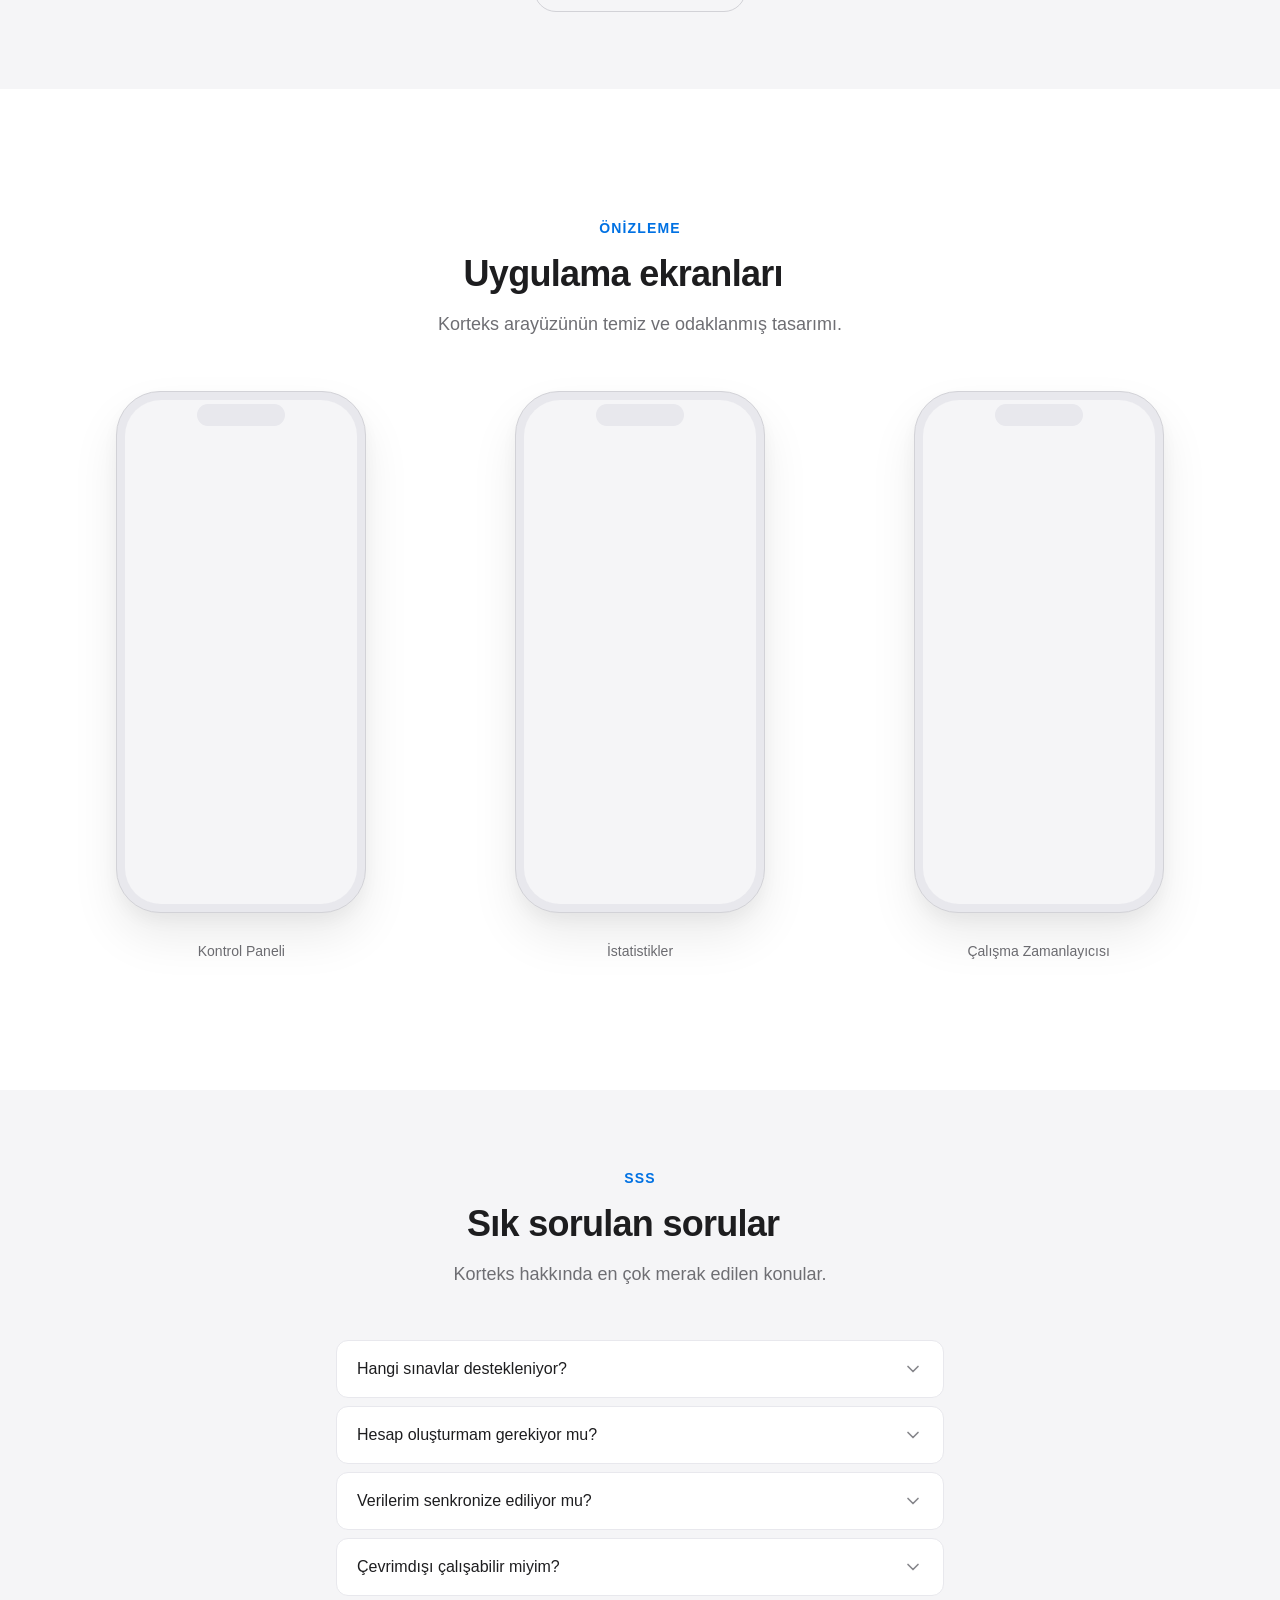
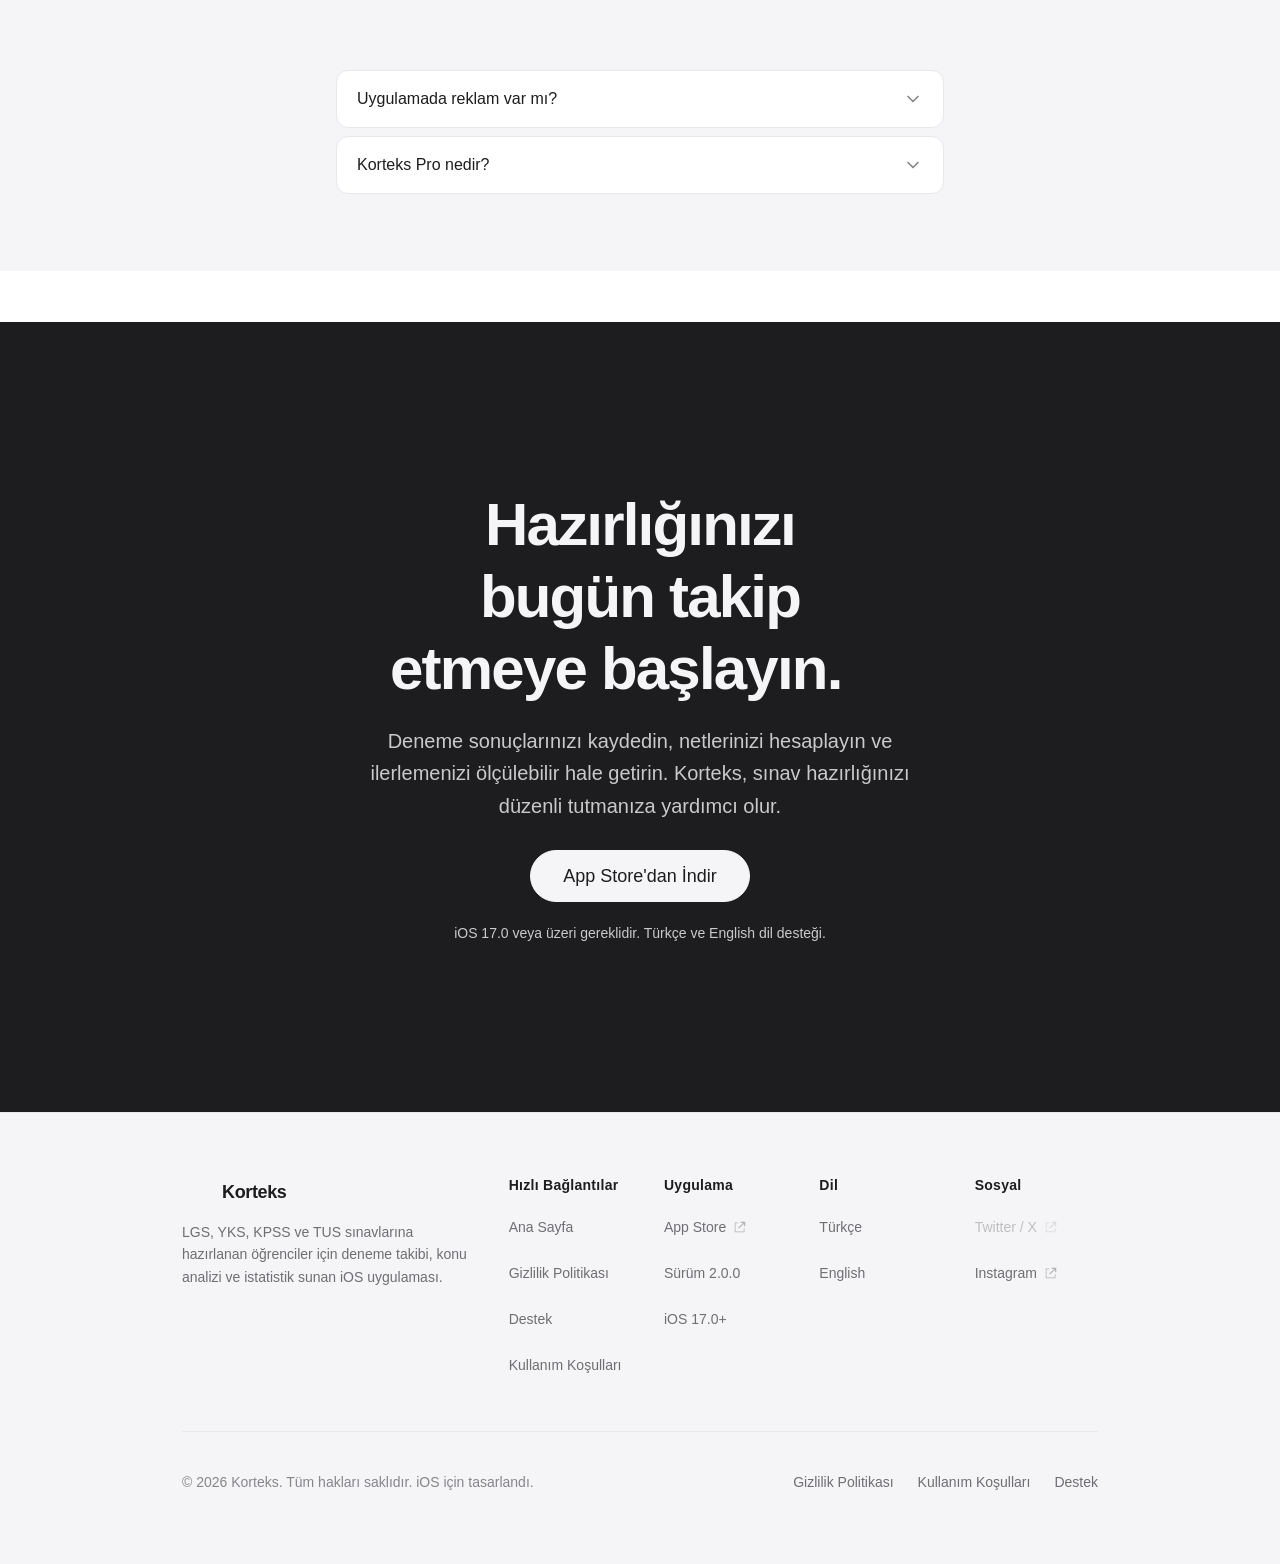
==== commit f98e5936: "docs(home): sync homepage content with legal 2.0.0 updates - Update footer version to 2.0.0..." ====
--- a/index.html
+++ b/index.html
@@ -269,8 +269,8 @@
                       hedeflerinizi takip edebilir ve ilerlemenizi başarımlarla kayıt altına alabilirsiniz.
                     </p>
                     <p>
-                      Uygulama; Firebase Authentication ile güvenli oturum açma, Firestore ile
-                      bulut senkronizasyonu ve çalışma oturumlarının cihazda yerel olarak saklanması
+                      Uygulama; e-posta/şifre, Apple veya Google ile güvenli oturum açma, Firestore
+                      ile bulut senkronizasyonu ve çalışma oturumlarının cihazda yerel olarak saklanması
                       gibi özellikler sunar. Apple Human Interface Guidelines ile uyumlu arayüzü,
                       Türkçe ve English dil desteğiyle birlikte gelir.
                     </p>
@@ -445,6 +445,25 @@
                   </p>
                 </article>
 
+                <!-- AI Destekli Özellikler -->
+                <article class="feature-card">
+                  <div class="feature-card__icon" aria-hidden="true">
+                    <svg xmlns="http://www.w3.org/2000/svg" viewBox="0 0 24 24" fill="none" stroke="currentColor" stroke-width="2" stroke-linecap="round" stroke-linejoin="round">
+                      <path d="M12 2a10 10 0 1 0 0 20 10 10 0 1 0 0-20z"/>
+                      <path d="M12 6v6l4 2"/>
+                      <circle cx="12" cy="12" r="1"/>
+                    </svg>
+                  </div>
+                  <h3 class="feature-card__title">
+                    AI Destekli Özellikler
+                    <span class="badge badge--accent badge--sm">Pro</span>
+                  </h3>
+                  <p class="feature-card__description">
+                    AI destekli koçluk ve hata nedeni analiziyle hazırlık sürecinizde ek destek alın.
+                    Premium özellikler arasında AI koçluk ve gelişmiş analiz yer alır.
+                  </p>
+                </article>
+
                 <!-- Bulut Senkronizasyonu -->
                 <article class="feature-card">
                   <div class="feature-card__icon" aria-hidden="true">
@@ -638,8 +657,8 @@
                   <span class="badge badge--accent badge--lg" aria-hidden="true">1</span>
                   <h3 class="feature-card__title">Hesap Oluşturun</h3>
                   <p class="feature-card__description">
-                    E-posta ve şifre ile Firebase Authentication üzerinden güvenli bir
-                    hesap oluşturun.
+                    E-posta/şifre, Apple veya Google hesabınızla güvenli bir hesap
+                    oluşturun ve oturum açın.
                   </p>
                 </li>
 
@@ -697,10 +716,10 @@
               <div class="grid grid--2 grid--gap-sm">
 
                 <div class="content-card content-card--borderless">
-                  <h3 class="content-card__title">E-posta ve şifre ile kimlik doğrulama</h3>
+                  <h3 class="content-card__title">Güvenli kimlik doğrulama</h3>
                   <p class="content-card__excerpt">
-                    Hesabınıza Firebase Authentication ile e-posta ve şifre kullanarak güvenli
-                    şekilde giriş yaparsınız.
+                    E-posta/şifre, Apple ile Giriş Yap veya Google ile Giriş Yap seçenekleriyle
+                    hesabınıza güvenli şekilde giriş yapabilirsiniz.
                   </p>
                 </div>
 
@@ -721,10 +740,10 @@
                 </div>
 
                 <div class="content-card content-card--borderless">
-                  <h3 class="content-card__title">Reklam ve izleme yok</h3>
+                  <h3 class="content-card__title">Gizlilik odaklı</h3>
                   <p class="content-card__excerpt">
-                    Uygulamada reklam SDK'si, üçüncü taraf izleme, analitik araçları veya
-                    kişisel veri satışı bulunmaz.
+                    Uygulamada reklam SDK'si kullanılmaz ve kişisel verileriniz satılmaz.
+                    Uygulama, ürün ve hizmetleri iyileştirmek amacıyla Firebase Analytics kullanır.
                   </p>
                 </div>
 
@@ -860,10 +879,10 @@
                   </summary>
                   <div class="accordion__panel">
                     <p>
-                      Deneme ve profil verilerinizin cihazlar arasında senkronize
-                      edilmesi için Firebase Authentication ile e-posta ve şifre kullanarak
-                      bir hesap oluşturmanız gerekir. Çalışma zamanlayıcısı hesap olmadan da
-                      kullanılabilir; ancak oturumlar yalnızca o cihazda kalır.
+                      Deneme ve profil verilerinizin cihazlar arasında senkronize edilmesi için
+                      bir hesap oluşturmanız gerekir. E-posta/şifre, Apple veya Google hesabınızla
+                      oturum açabilirsiniz. Çalışma zamanlayıcısı hesap olmadan da kullanılabilir;
+                      ancak oturumlar yalnızca o cihazda kalır.
                     </p>
                   </div>
                 </details>
@@ -924,8 +943,26 @@
                   </summary>
                   <div class="accordion__panel">
                     <p>
-                      Hayır. Korteks'te reklam SDK'si, üçüncü taraf izleme veya analitik
-                      araçları bulunmaz. Kişisel verileriniz satılmaz.
+                      Hayır. Korteks'te reklam SDK'si kullanılmaz ve kişisel verileriniz satılmaz.
+                      Uygulama, ürün ve hizmet iyileştirmeleri amacıyla Firebase Analytics kullanır;
+                      ancak reklam amaçlı izleme yapılmaz.
+                    </p>
+                  </div>
+                </details>
+
+                <details class="accordion__item">
+                  <summary class="accordion__trigger">
+                    Korteks Pro nedir?
+                    <svg class="accordion__icon" aria-hidden="true" xmlns="http://www.w3.org/2000/svg" viewBox="0 0 24 24" fill="none" stroke="currentColor" stroke-width="2" stroke-linecap="round" stroke-linejoin="round">
+                      <polyline points="6 9 12 15 18 9"/>
+                    </svg>
+                  </summary>
+                  <div class="accordion__panel">
+                    <p>
+                      Korteks Pro, AI Koçluk, AI destekli hata nedeni analizi ve Gelişmiş İstatistik
+                      Dışa Aktarma gibi premium özelliklere erişim sağlayan abonelik hizmetidir.
+                      Haftalık, aylık ve yıllık abonelik seçenekleri sunulur. Abonelikler App Store
+                      üzerinden yönetilir.
                     </p>
                   </div>
                 </details>
@@ -1029,7 +1066,7 @@
                 <a href="https://apps.apple.com/us/app/korteks-deneme-takip-analiz/id6778207399" class="footer-links__link footer-links__link--external" target="_blank" rel="noopener noreferrer">App Store</a>
               </li>
               <li class="footer-links__item">
-                <span class="footer-links__link">Sürüm 1.7.3</span>
+                <span class="footer-links__link">Sürüm 2.0.0</span>
               </li>
               <li class="footer-links__item">
                 <span class="footer-links__link">iOS 17.0+</span>
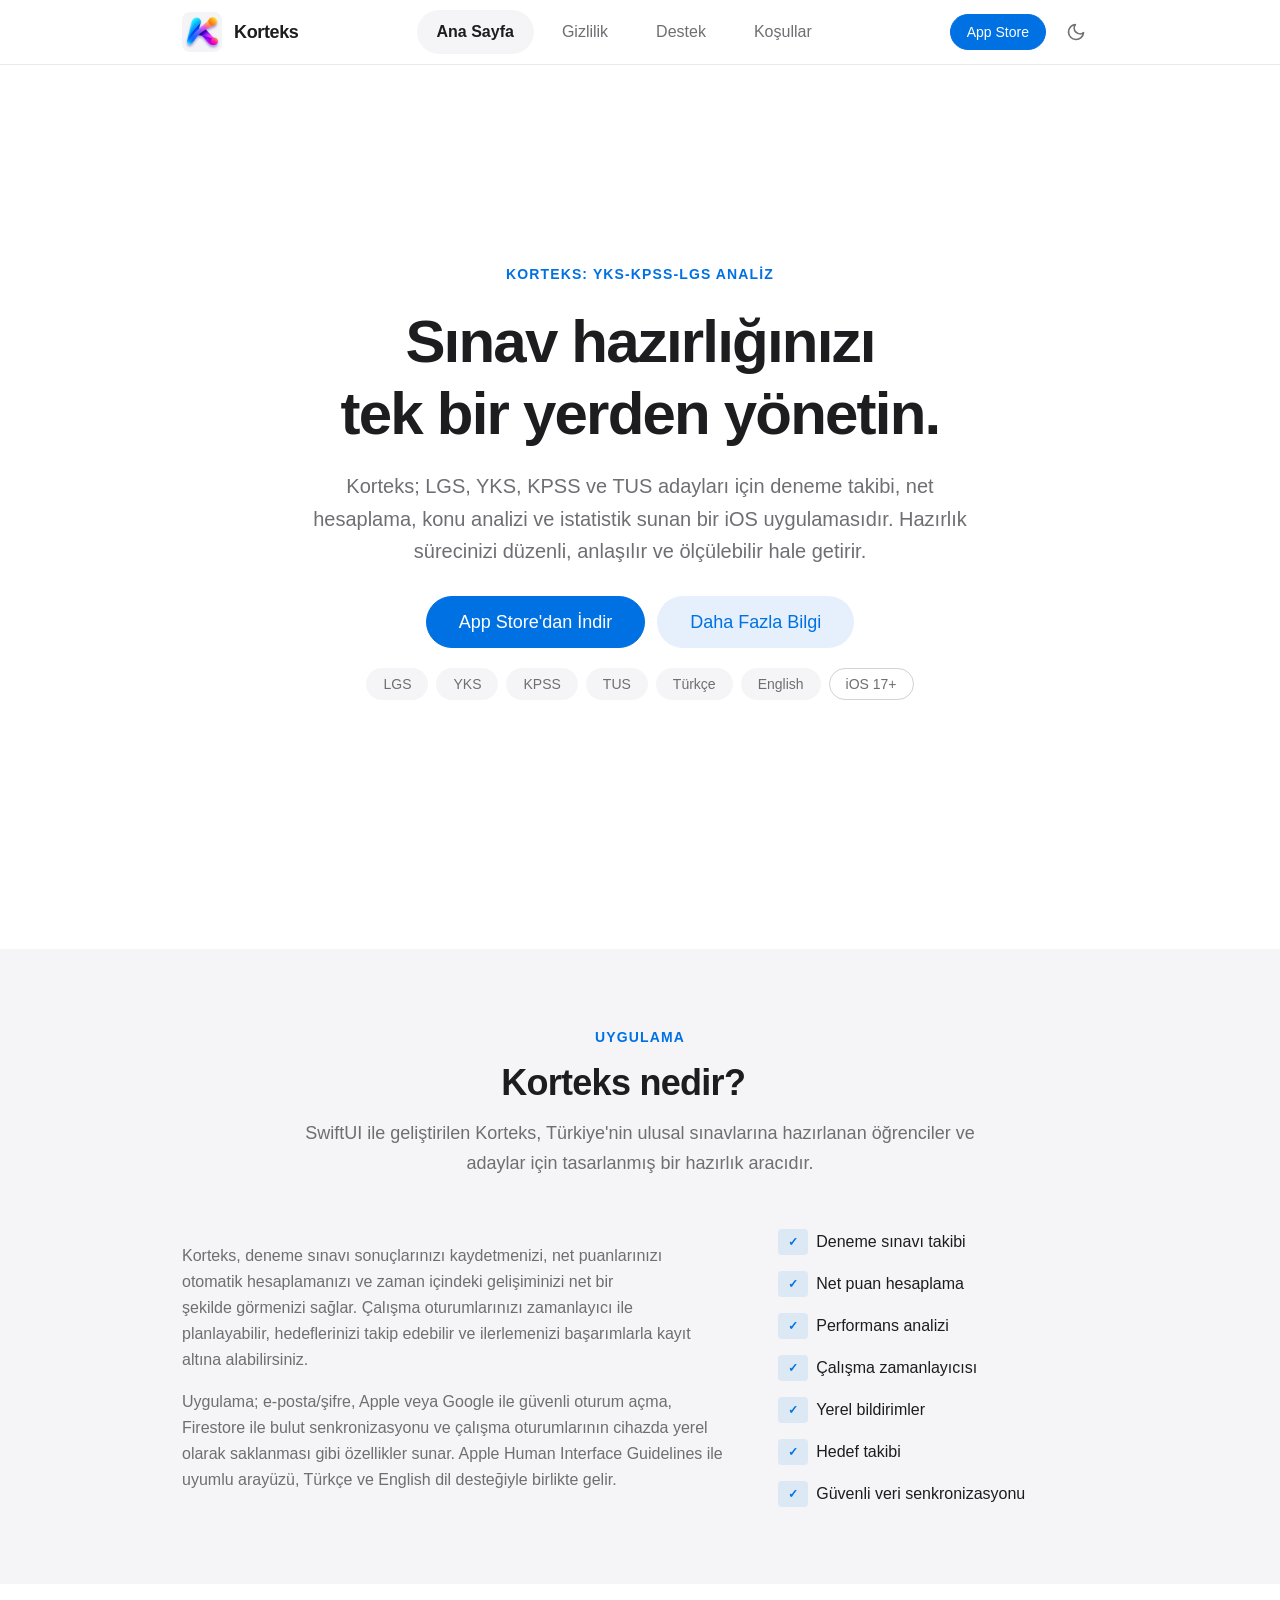
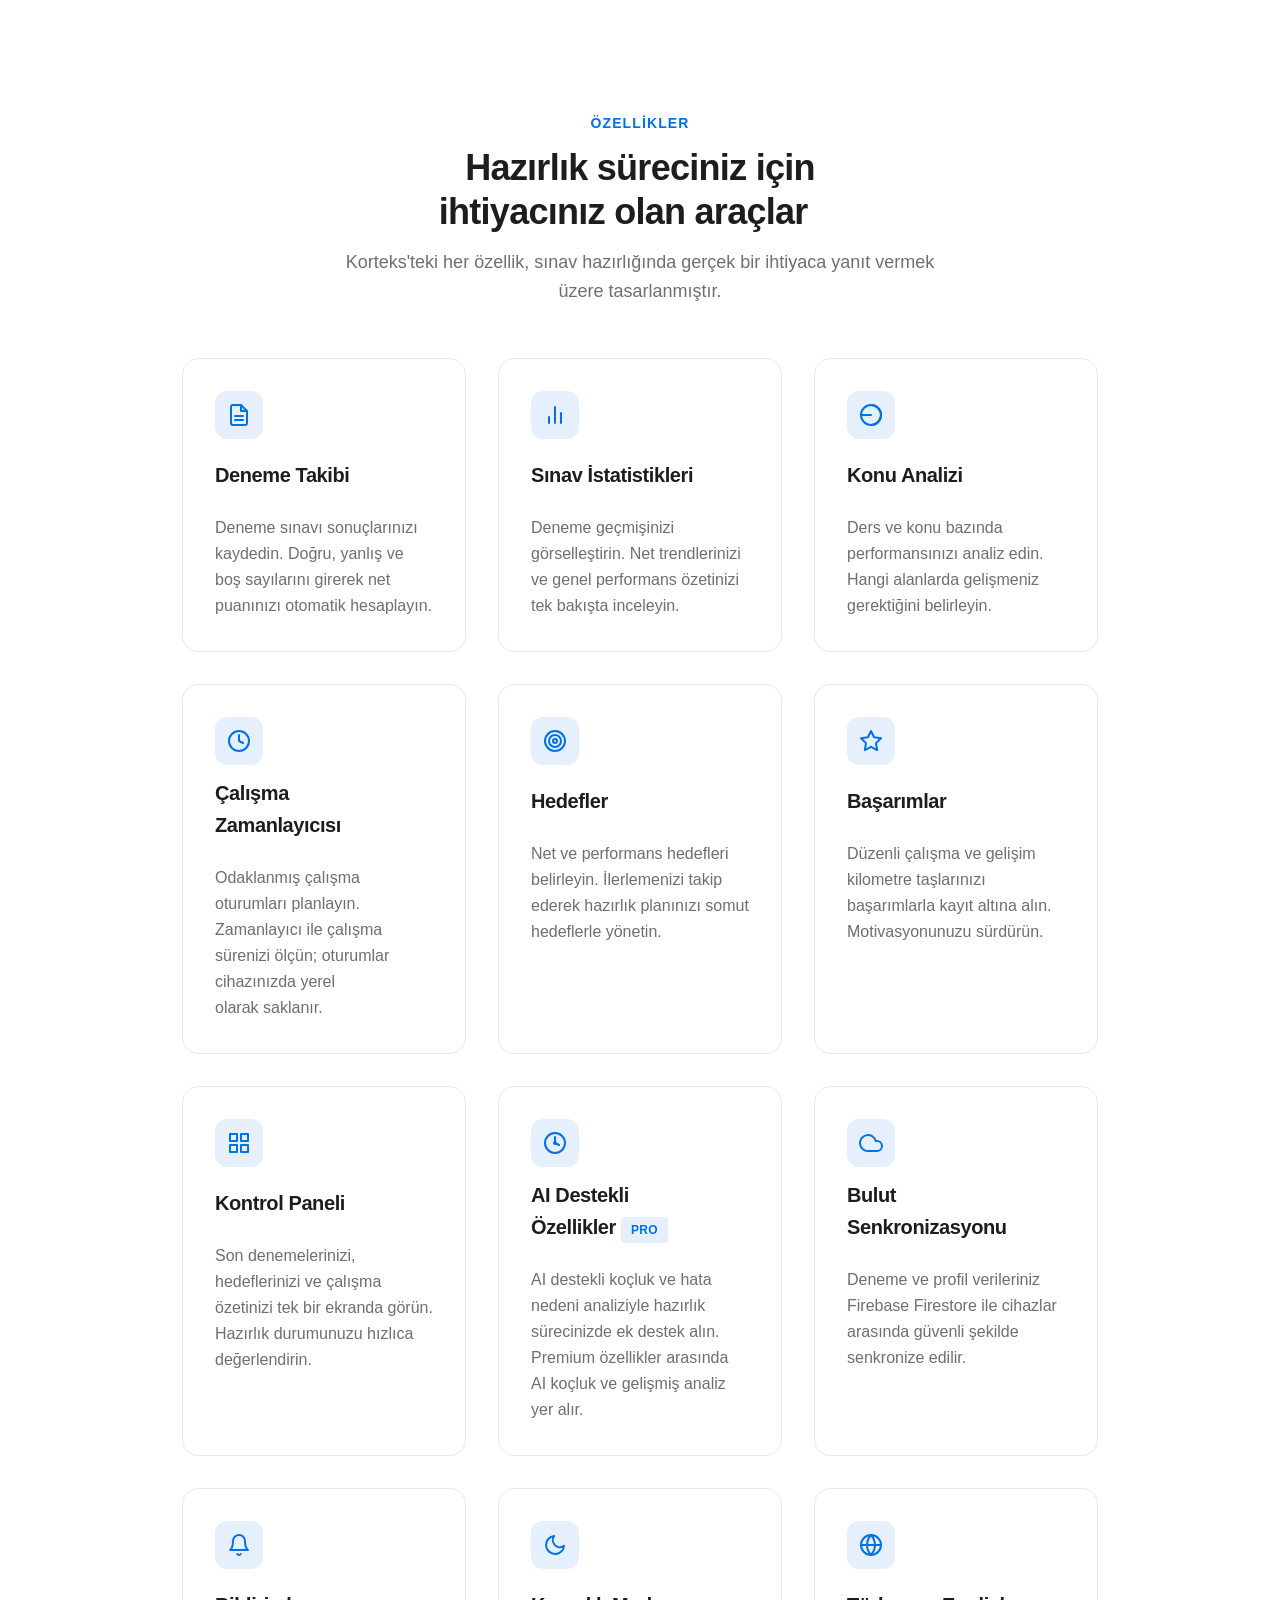
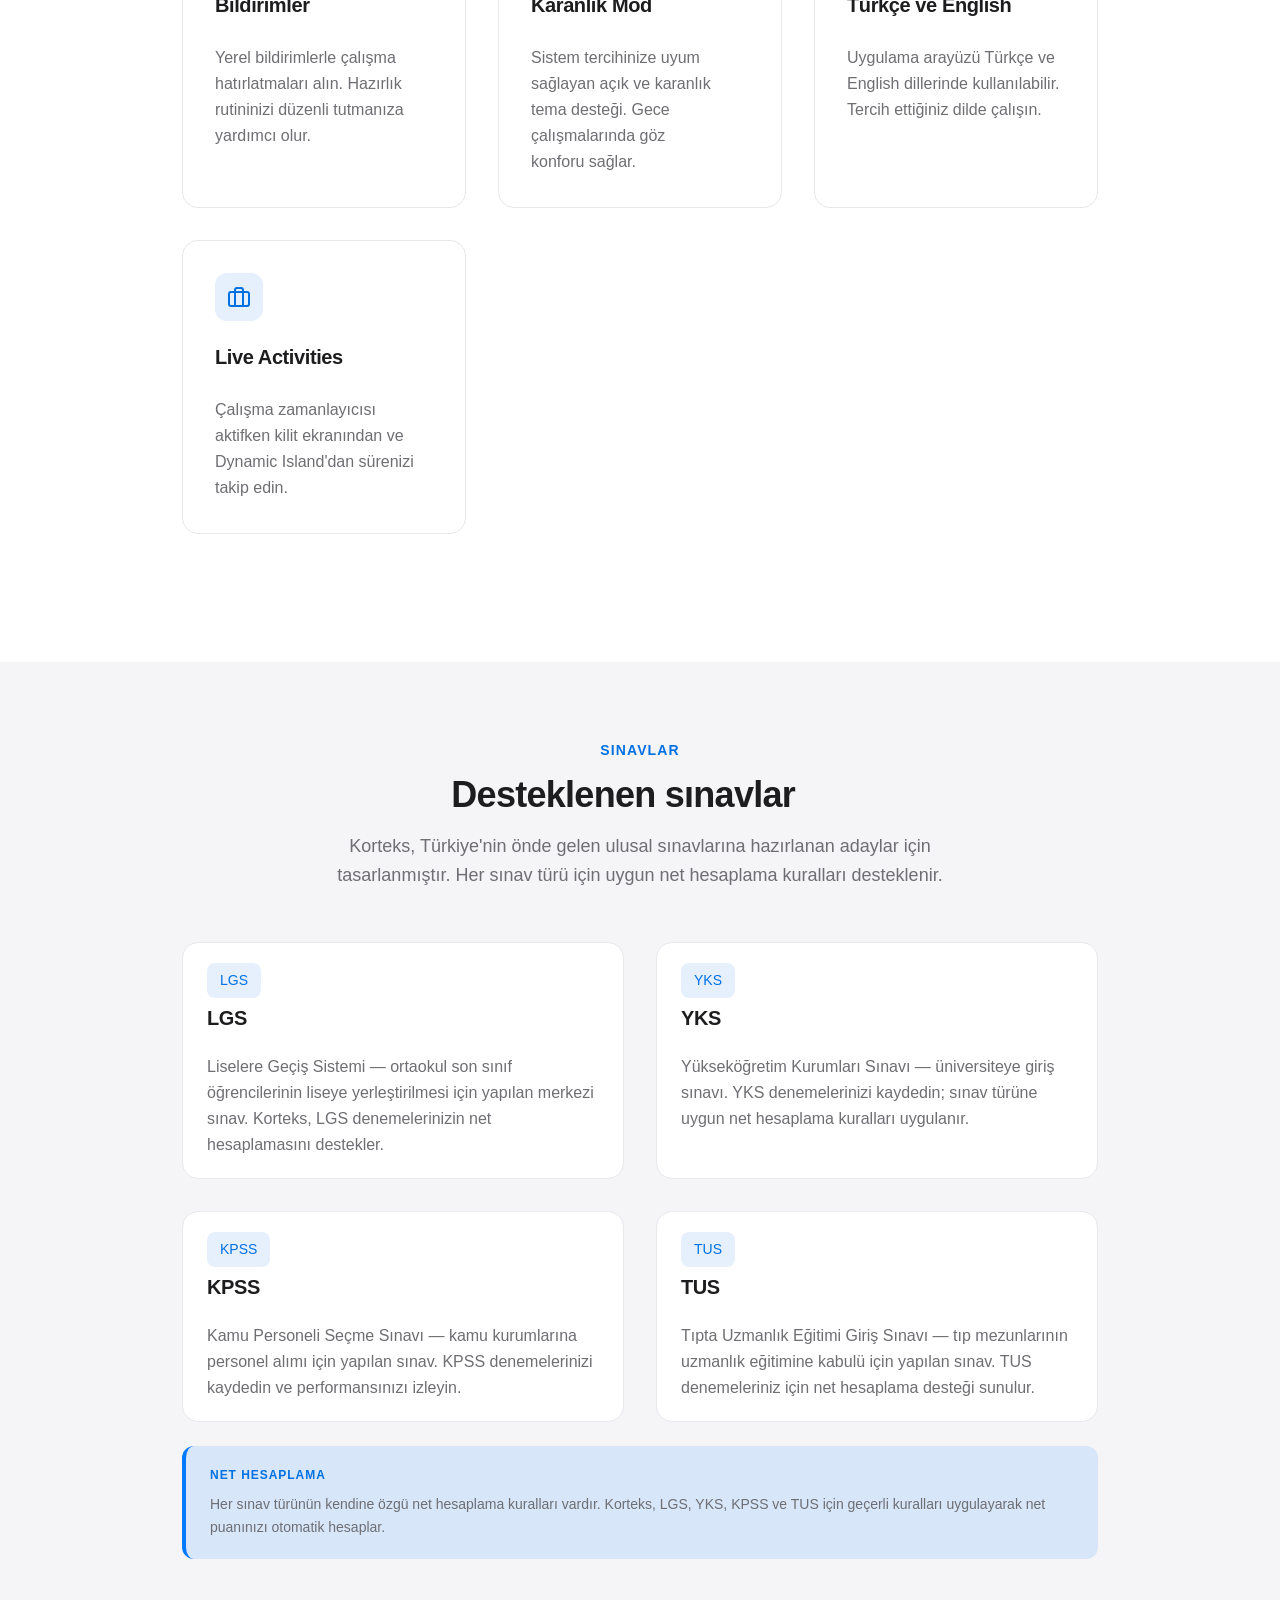
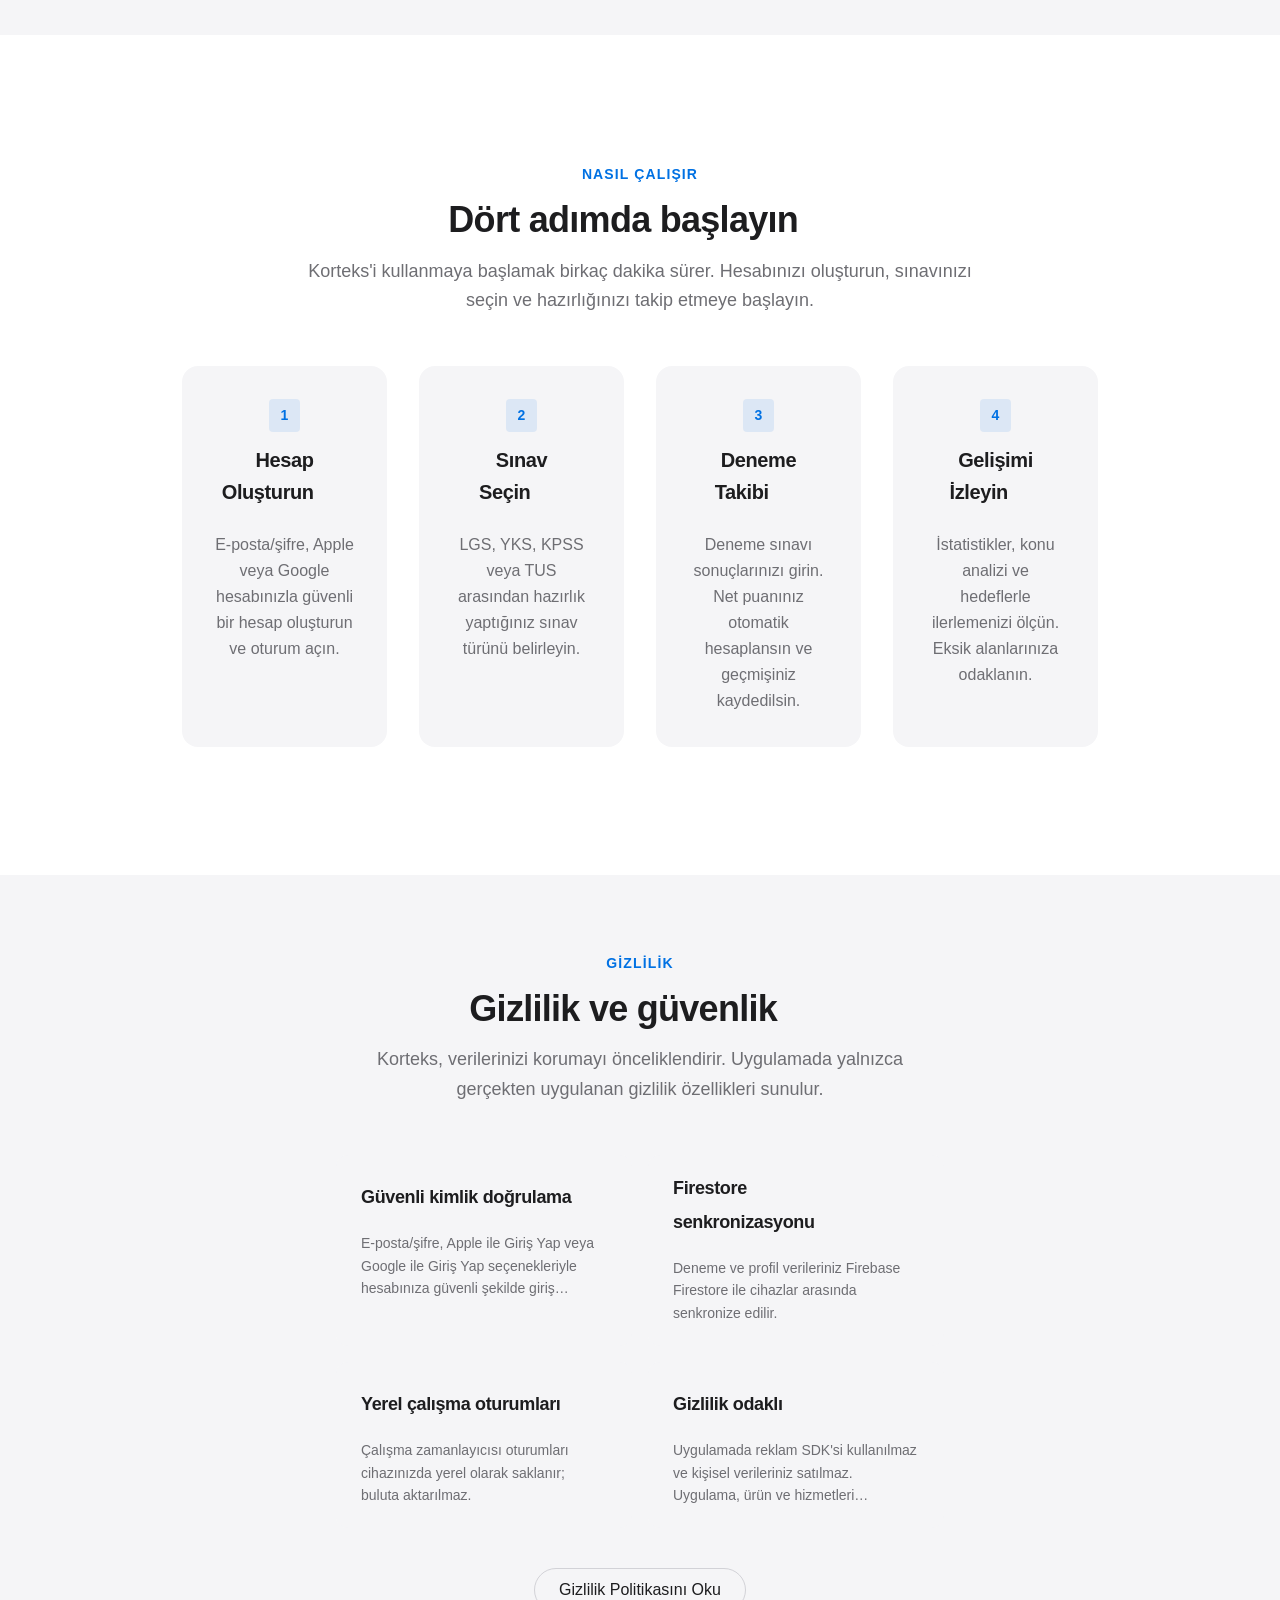
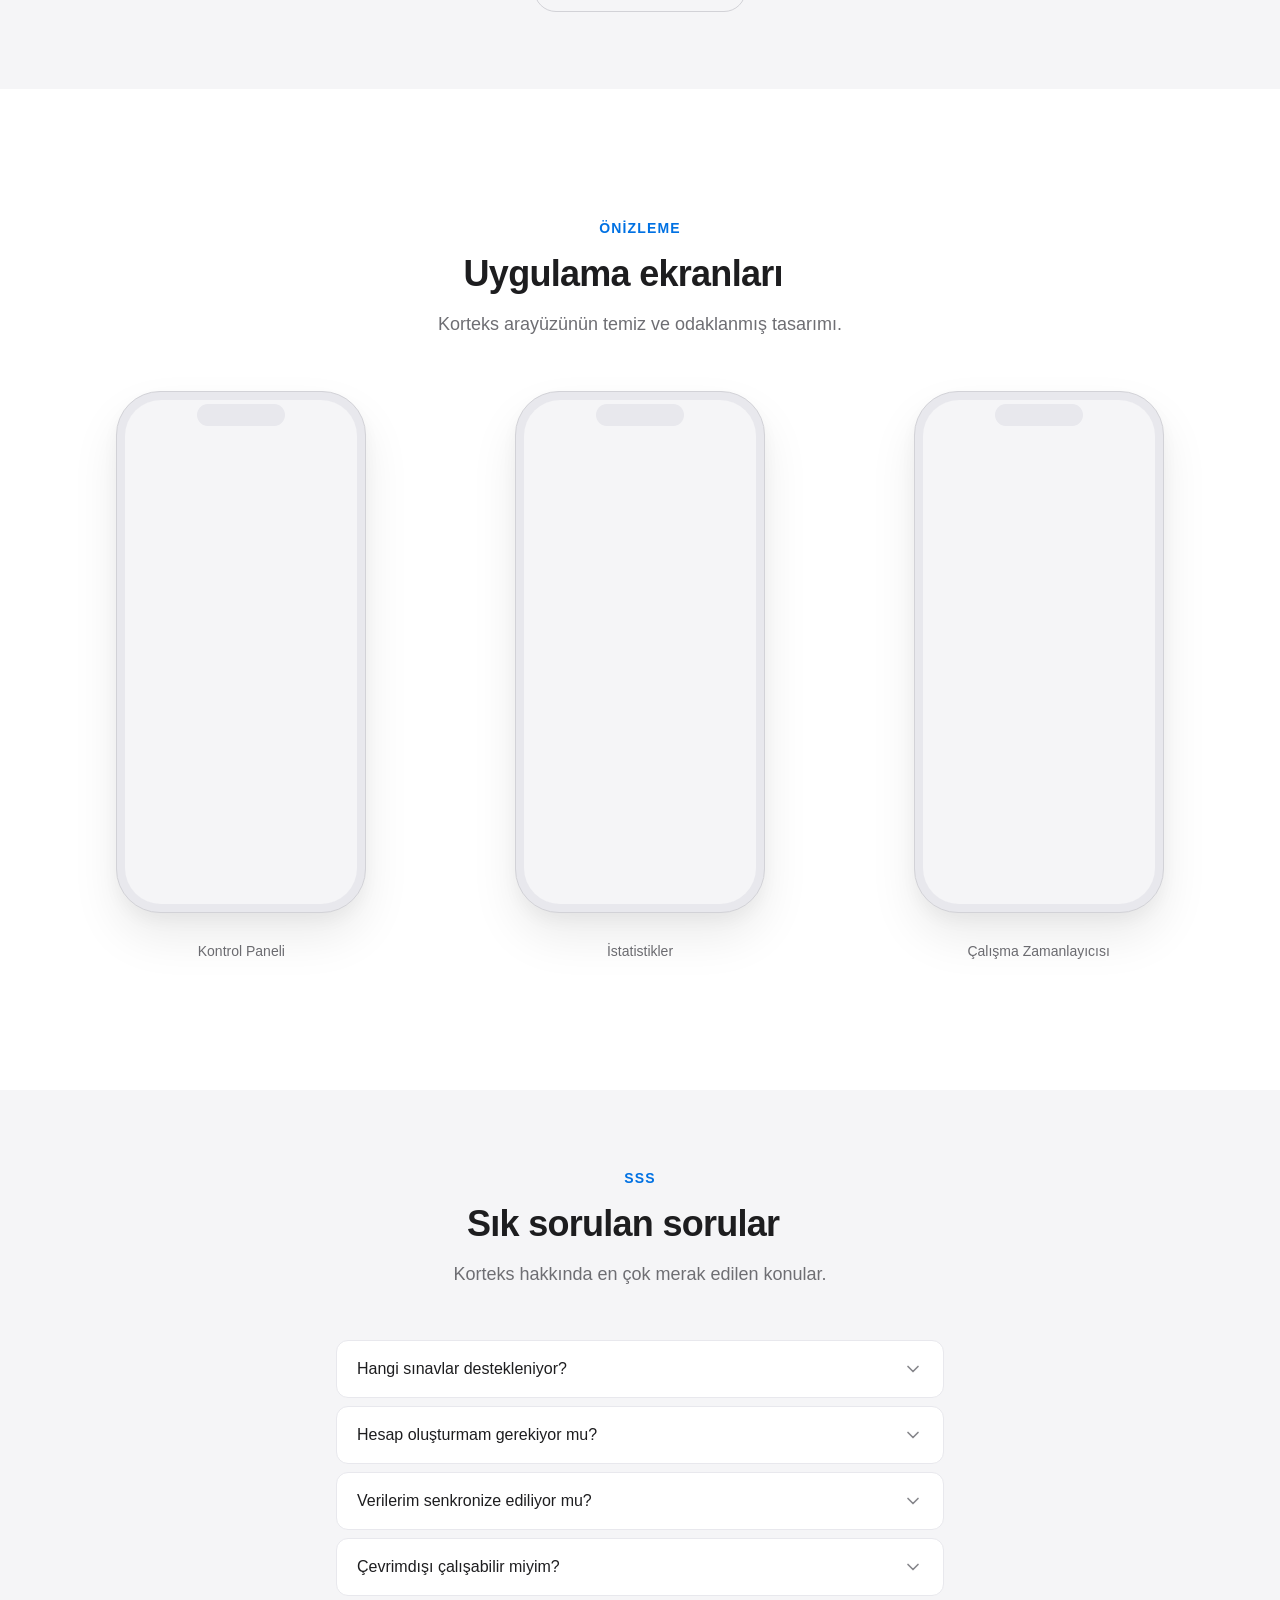
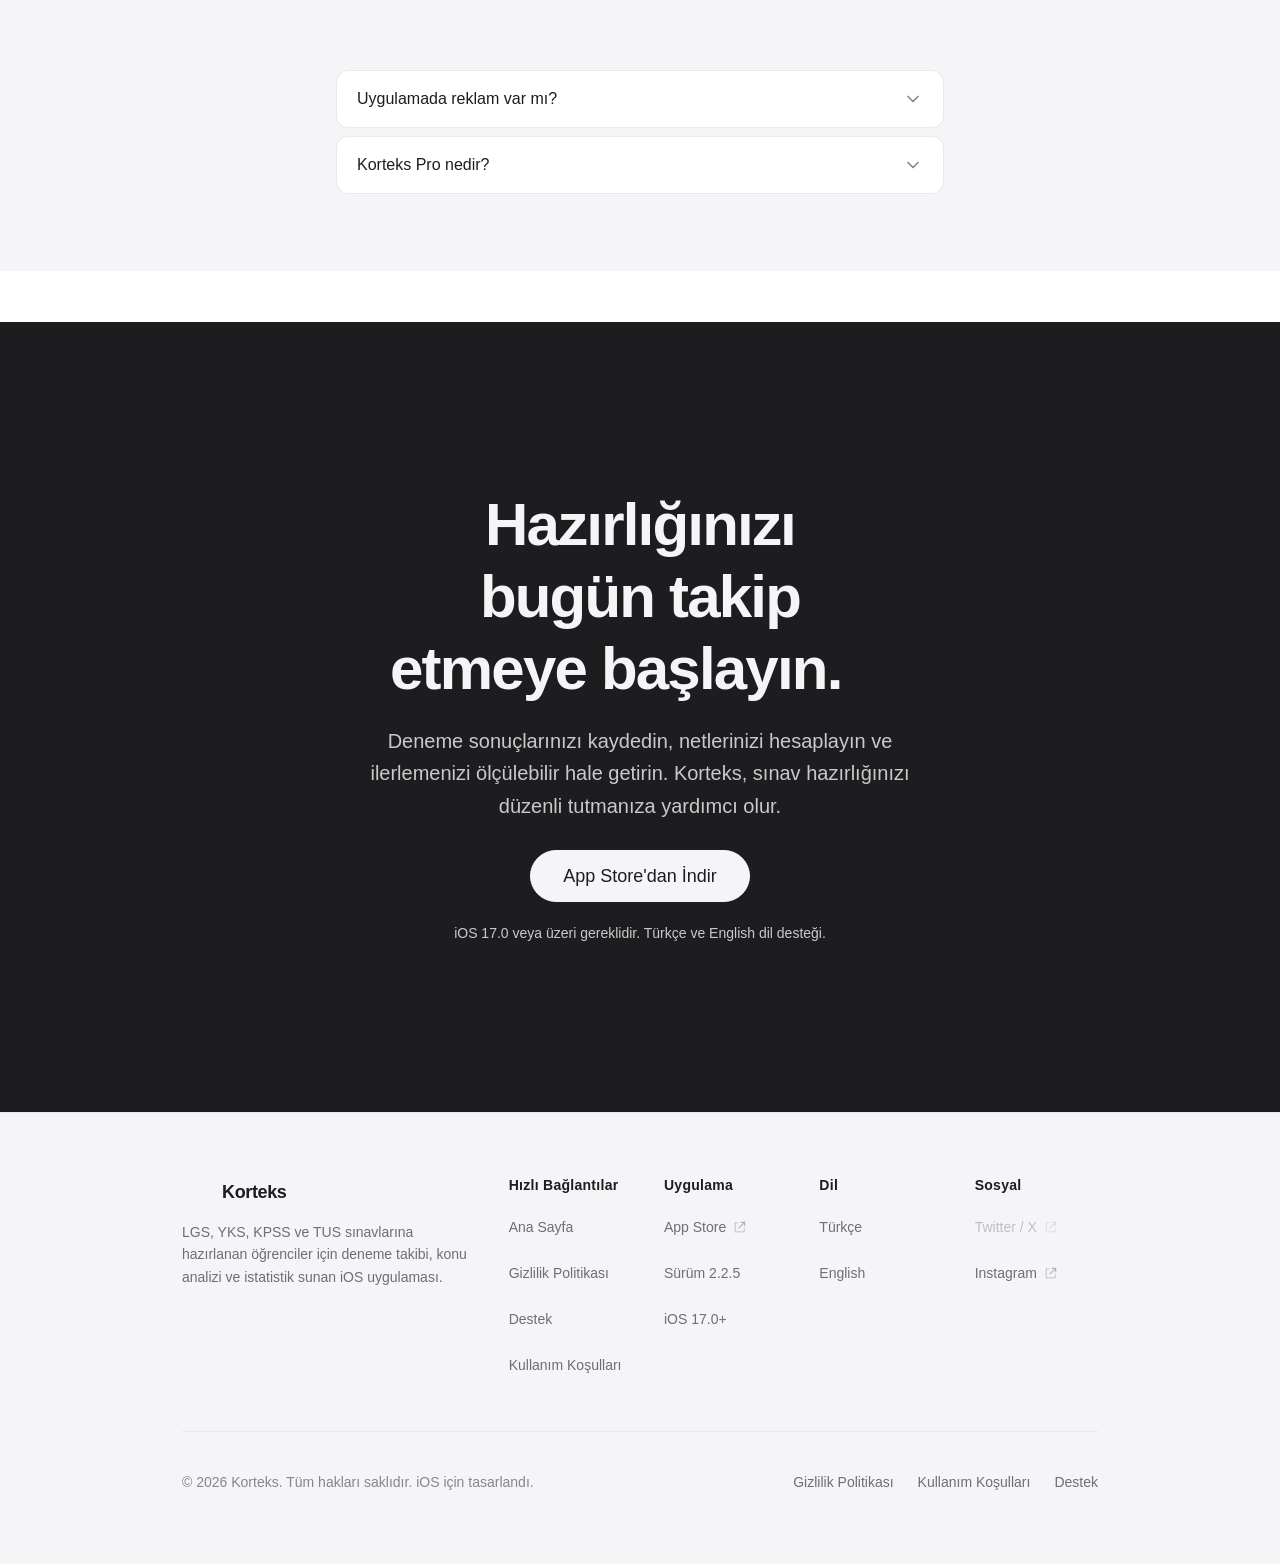
==== commit c422cf91: "chore(branding): rebrand to Korteks: YKS-KPSS-LGS Analiz and update to v2.2.5" ====
--- a/index.html
+++ b/index.html
@@ -8,8 +8,8 @@
   <meta name="theme-color" content="#000000" media="(prefers-color-scheme: dark)">
 
   <!-- Primary Meta Tags -->
-  <title>Korteks — LGS, YKS, KPSS ve TUS İçin Deneme Takibi | iOS</title>
-  <meta name="description" content="Korteks, LGS, YKS, KPSS ve TUS sınavlarına hazırlanan öğrenciler için deneme takibi, net hesaplama, konu analizi, çalışma zamanlayıcısı ve istatistik sunan iOS uygulamasıdır. Türkçe ve English.">
+  <title>Korteks: YKS-KPSS-LGS Analiz | LGS, YKS, KPSS ve TUS — iOS</title>
+  <meta name="description" content="Korteks: YKS-KPSS-LGS Analiz — LGS, YKS, KPSS ve TUS sınavlarına hazırlanan öğrenciler için deneme takibi, net hesaplama, konu analizi, çalışma zamanlayıcısı ve istatistik sunan iOS uygulamasıdır. Türkçe ve English.">
   <meta name="keywords" content="Korteks, LGS, YKS, KPSS, TUS, deneme takibi, net hesaplama, sınav hazırlık, konu analizi, çalışma zamanlayıcısı, iOS, sınav istatistikleri">
   <meta name="author" content="Korteks">
   <meta name="robots" content="index, follow">
@@ -18,29 +18,29 @@
   <!-- Open Graph -->
   <meta property="og:type" content="website">
   <meta property="og:url" content="https://korteks.app/">
-  <meta property="og:title" content="Korteks — LGS, YKS, KPSS ve TUS İçin Deneme Takibi | iOS">
+  <meta property="og:title" content="Korteks: YKS-KPSS-LGS Analiz | LGS, YKS, KPSS ve TUS — iOS">
   <meta property="og:description" content="Deneme sınavlarınızı kaydedin, netlerinizi hesaplayın, performansınızı analiz edin. Korteks; hedef takibi, başarımlar, bildirimler ve güvenli bulut senkronizasyonu sunar. iOS 17+.">
-  <meta property="og:image" content="https://korteks.app/assets/images/og/korteks-og.png">
+  <meta property="og:image" content="https://korteks.app/assets/images/og/korteks-og.png?v=4">
   <meta property="og:image:width" content="1200">
   <meta property="og:image:height" content="630">
-  <meta property="og:image:alt" content="Korteks — LGS, YKS, KPSS ve TUS için deneme takibi iOS uygulaması">
+  <meta property="og:image:alt" content="Korteks: YKS-KPSS-LGS Analiz — LGS, YKS, KPSS ve TUS için deneme takibi ve analiz iOS uygulaması">
   <meta property="og:locale" content="tr_TR">
   <meta property="og:site_name" content="Korteks">
 
   <!-- Twitter Card -->
   <meta name="twitter:card" content="summary_large_image">
-  <meta name="twitter:title" content="Korteks — LGS, YKS, KPSS ve TUS İçin Deneme Takibi | iOS">
+  <meta name="twitter:title" content="Korteks: YKS-KPSS-LGS Analiz | LGS, YKS, KPSS ve TUS — iOS">
   <meta name="twitter:description" content="Deneme sınavlarınızı kaydedin, netlerinizi hesaplayın, performansınızı analiz edin. Korteks; hedef takibi, başarımlar, bildirimler ve güvenli bulut senkronizasyonu sunar. iOS 17+.">
-  <meta name="twitter:image" content="https://korteks.app/assets/images/og/korteks-og.png">
+  <meta name="twitter:image" content="https://korteks.app/assets/images/og/korteks-og.png?v=4">
 
   <!-- Web App Manifest -->
-  <link rel="manifest" href="manifest.webmanifest?v=3">
+  <link rel="manifest" href="manifest.webmanifest?v=4">
 
   <!-- Icons -->
-  <link rel="icon" href="favicon.svg?v=3" type="image/svg+xml">
-  <link rel="icon" href="assets/icons/favicon.ico?v=3" sizes="any">
-  <link rel="icon" href="assets/icons/favicon-96x96.png?v=3" type="image/png" sizes="96x96">
-  <link rel="apple-touch-icon" href="assets/icons/apple-touch-icon.png?v=3">
+  <link rel="icon" href="favicon.svg?v=4" type="image/svg+xml">
+  <link rel="icon" href="assets/icons/favicon.ico?v=4" sizes="any">
+  <link rel="icon" href="assets/icons/favicon-96x96.png?v=4" type="image/png" sizes="96x96">
+  <link rel="apple-touch-icon" href="assets/icons/apple-touch-icon.png?v=4">
 
   <meta name="msapplication-TileColor" content="#0071e3">
 
@@ -59,7 +59,7 @@
       <!-- Brand -->
       <a href="index.html" class="site-header__brand" aria-label="Korteks — Ana Sayfa">
         <img
-            src="assets/images/brand/logo.png"
+            src="assets/images/brand/logo.png?v=4"
             alt=""
             class="site-logo"
             width="40"
@@ -200,7 +200,7 @@
           <div class="hero">
             <div class="hero__content hero__content--center">
 
-              <p class="hero__eyebrow">Korteks: Deneme Takip &amp; Analiz</p>
+              <p class="hero__eyebrow">Korteks: YKS-KPSS-LGS Analiz</p>
 
               <h1 class="hero__title" id="hero-heading">
                 Sınav hazırlığınızı<br>tek bir yerden yönetin.
@@ -1024,7 +1024,7 @@
         <div class="site-footer__brand">
           <div class="cluster cluster--2">
             <img
-                src="assets/images/brand/logo.png"
+                src="assets/images/brand/logo.png?v=4"
                 alt=""
                 class="site-logo"
                 width="32"
@@ -1066,7 +1066,7 @@
                 <a href="https://apps.apple.com/us/app/korteks-deneme-takip-analiz/id6778207399" class="footer-links__link footer-links__link--external" target="_blank" rel="noopener noreferrer">App Store</a>
               </li>
               <li class="footer-links__item">
-                <span class="footer-links__link">Sürüm 2.0.0</span>
+                <span class="footer-links__link">Sürüm 2.2.5</span>
               </li>
               <li class="footer-links__item">
                 <span class="footer-links__link">iOS 17.0+</span>
